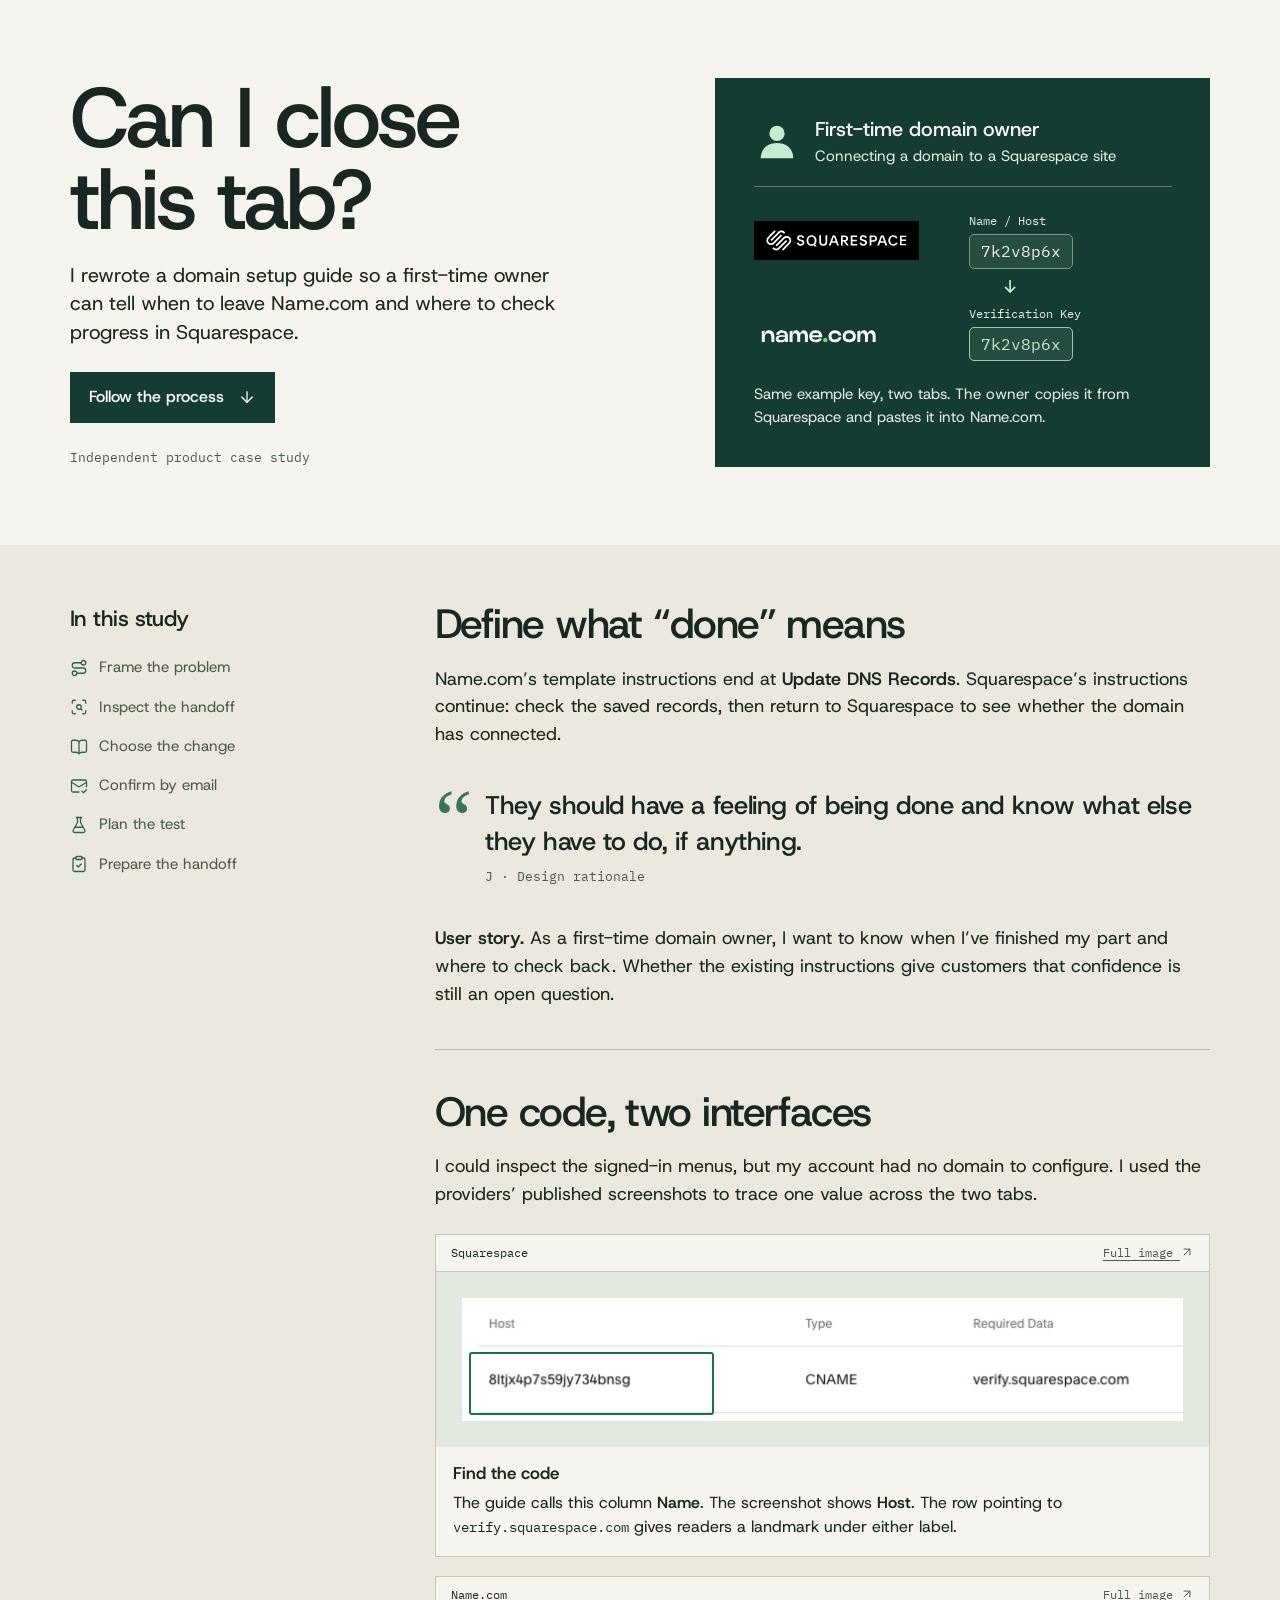
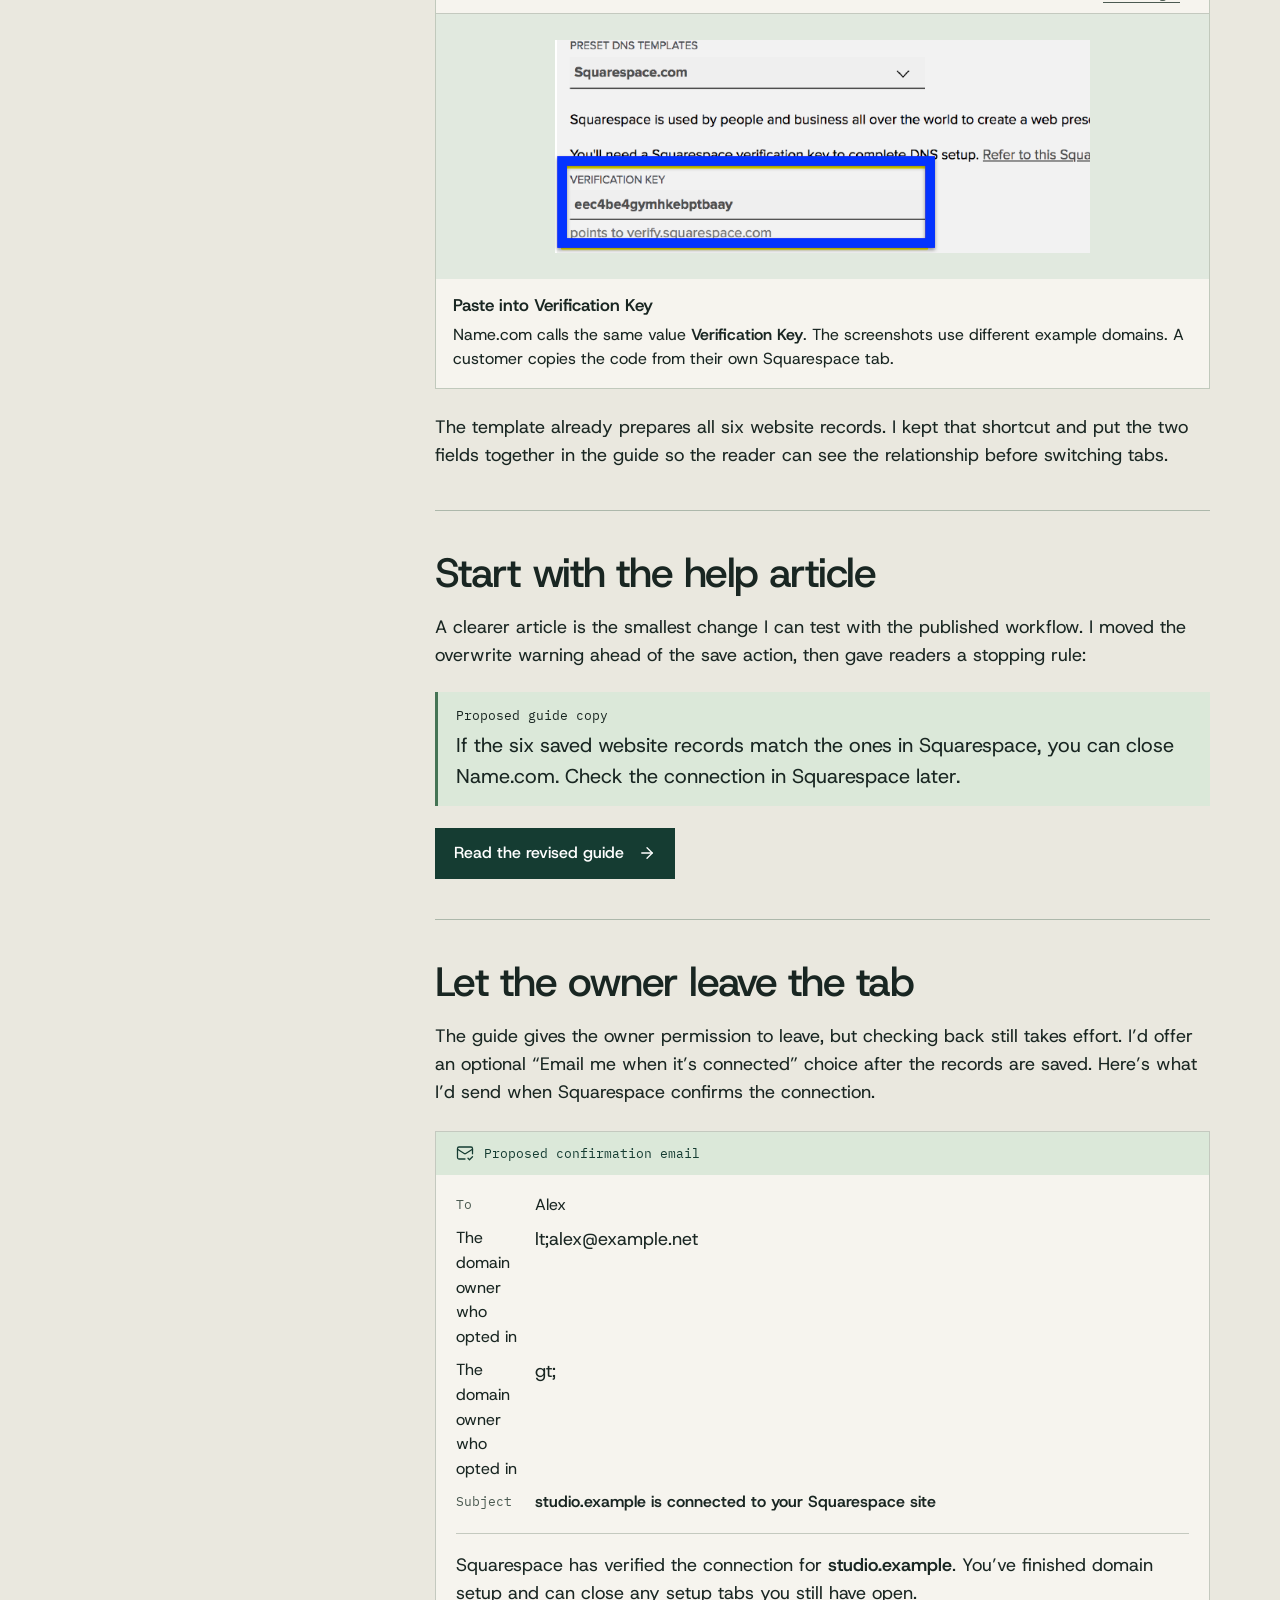
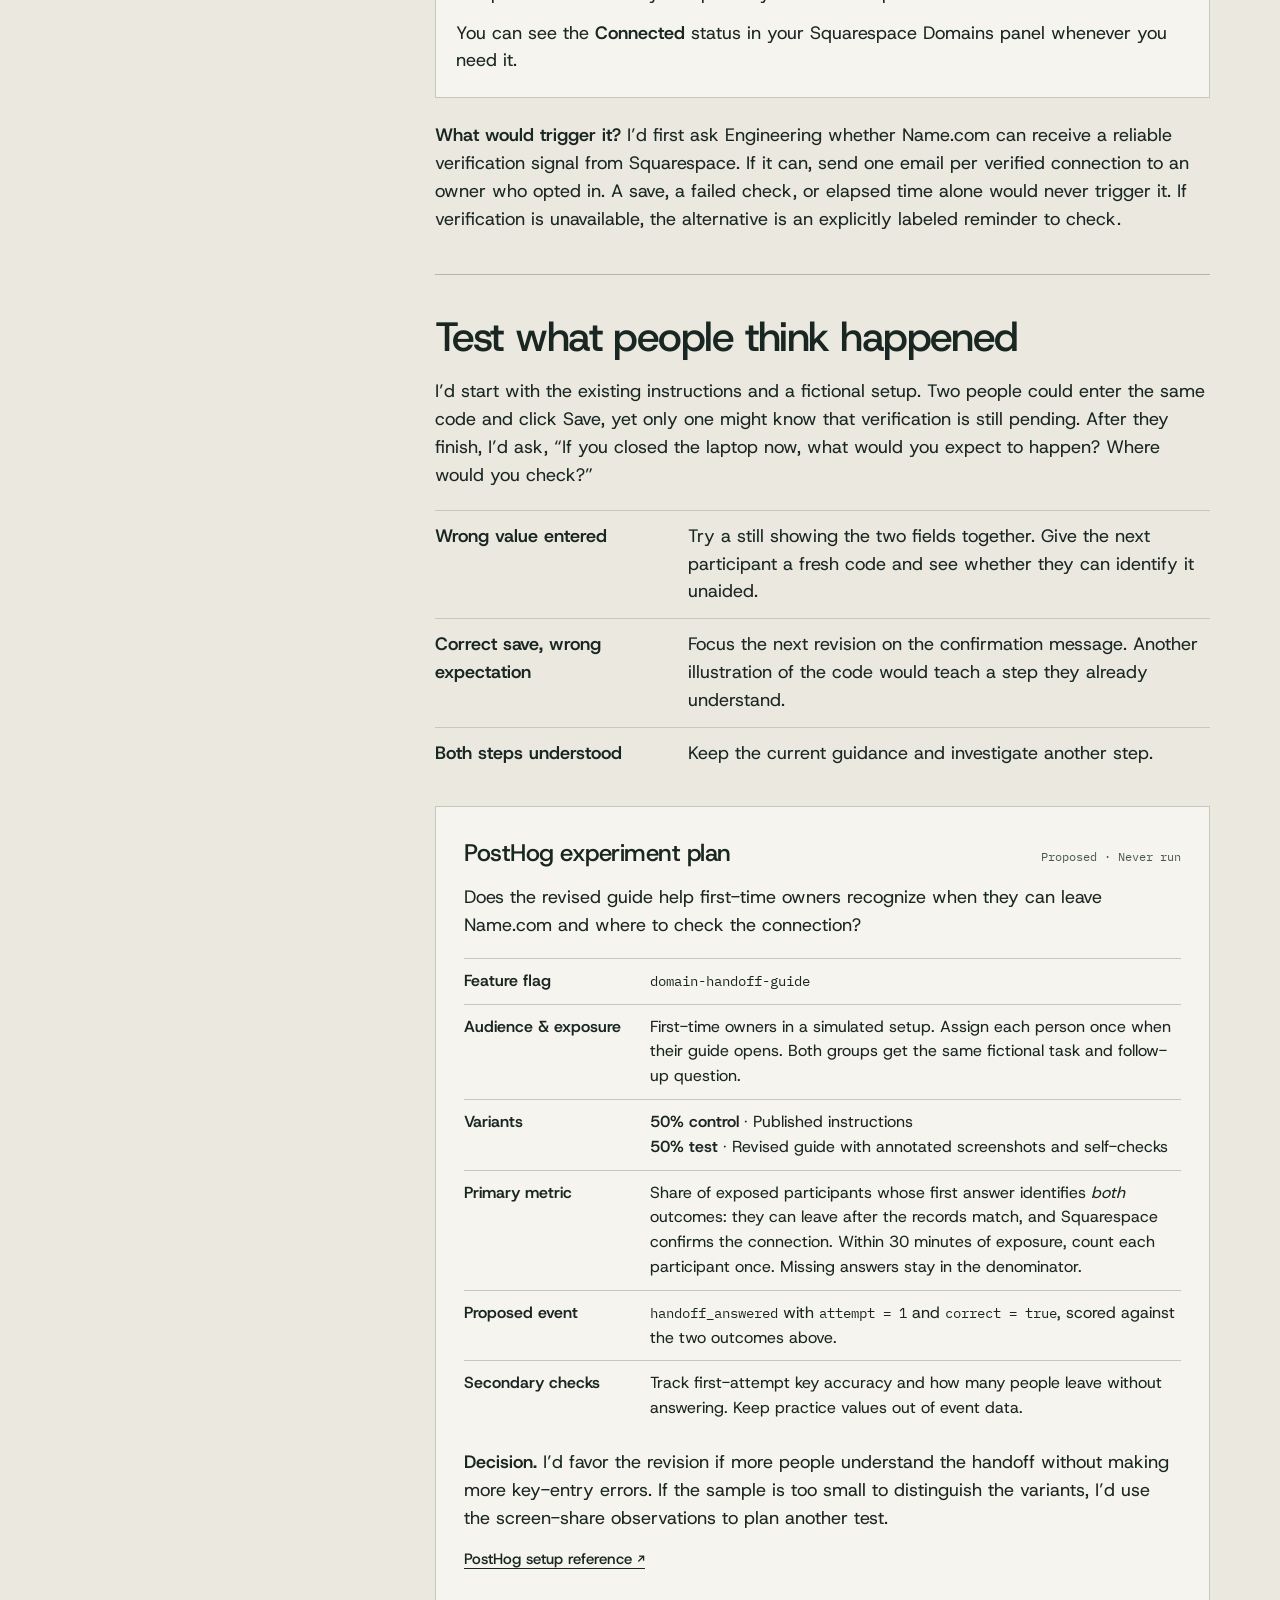
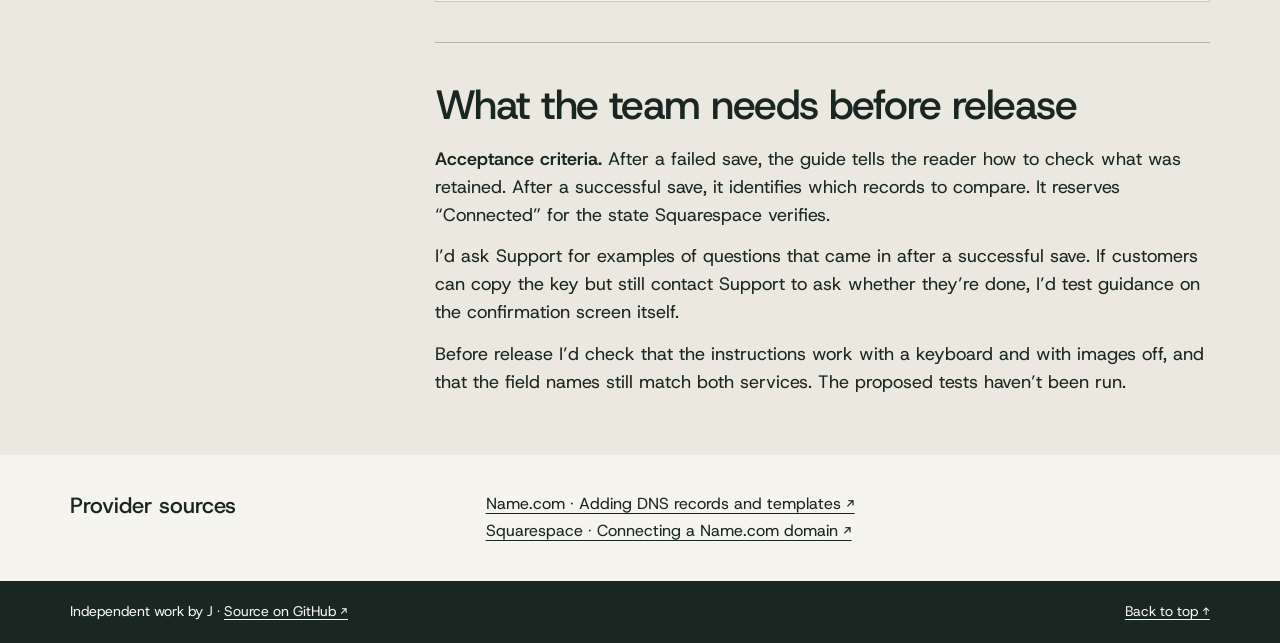
==== index.html @ d20af20f "Teach the domain handoff with an animated key, guided screenshots, and a proposed experiment" ====
<!doctype html>
<html lang="en">
<head>
  <meta charset="utf-8">
  <meta name="viewport" content="width=device-width, initial-scale=1">
  <meta name="theme-color" content="#153c32">
  <meta name="description" content="An independent product case study about helping first-time domain owners know when their part is done.">
  <title>Can I close this tab? · Independent product case study</title>
  <link rel="stylesheet" href="./assets/study.css">
</head>
<body>
  <a class="skip" href="#main">Skip to content</a>
  <main id="main">
    <section class="shell hero">
      <div class="lead">
        <h1>Can I close<br> this tab?</h1>
        <p class="deck">I rewrote a domain setup guide so a first-time owner can tell when to leave Name.com and where to check progress in Squarespace.</p>
        <div class="actions"><a class="action" href="#task">Follow the process <svg aria-hidden="true" focusable="false"
  class="lucide lucide-arrow-down"
  xmlns="http://www.w3.org/2000/svg"
  width="24"
  height="24"
  viewBox="0 0 24 24"
  fill="none"
  stroke="currentColor"
  stroke-width="2"
  stroke-linecap="round"
  stroke-linejoin="round"
>
  <path d="M12 5v14" />
  <path d="m19 12-7 7-7-7" />
</svg>
</a></div>
        <p class="byline">Independent product case study</p>
      </div>
      <figure class="handoff">
        <figcaption class="journey-person">
          <svg viewBox="0 0 48 48" width="48" height="48" aria-hidden="true" focusable="false" fill="currentColor">
            <circle cx="24" cy="15" r="8"/>
            <path d="M7 41c0-10 7.2-16 17-16s17 6 17 16z"/>
          </svg>
          <span><b>First-time domain owner</b><span>Connecting a domain to a Squarespace site</span></span>
        </figcaption>
        <div class="transfer" aria-label="Example verification key copied from Squarespace to Name.com">
          <div class="transfer-row">
            <img class="brand squarespace" src="./assets/squarespace-logo.svg" alt="Squarespace">
            <div class="example-field"><span>Name / Host</span><code class="transfer-code origin">7k2v8p6x</code></div>
          </div>
          <div class="transfer-route" aria-hidden="true"><span>↓</span></div>
          <div class="transfer-row">
            <img class="brand namecom" src="./assets/namecom-logo.svg" alt="Name.com">
            <div class="example-field"><span>Verification Key</span><code class="transfer-code destination">7k2v8p6x</code></div>
          </div>
        </div>
        <p class="transfer-legend">Same example key, two tabs. The owner copies it from Squarespace and pastes it into Name.com.</p>
      </figure>
    </section>
    <div class="study" id="study"><div class="shell narrative">
  <aside class="toc"><nav aria-label="Case study chapters"><h2>In this study</h2><a href="#task"><svg aria-hidden="true" focusable="false"
  class="lucide lucide-route"
  xmlns="http://www.w3.org/2000/svg"
  width="24"
  height="24"
  viewBox="0 0 24 24"
  fill="none"
  stroke="currentColor"
  stroke-width="2"
  stroke-linecap="round"
  stroke-linejoin="round"
>
  <circle cx="6" cy="19" r="3" />
  <path d="M9 19h8.5a3.5 3.5 0 0 0 0-7h-11a3.5 3.5 0 0 1 0-7H15" />
  <circle cx="18" cy="5" r="3" />
</svg>
<span>Frame the problem</span></a><a href="#evidence"><svg aria-hidden="true" focusable="false"
  class="lucide lucide-scan-search"
  xmlns="http://www.w3.org/2000/svg"
  width="24"
  height="24"
  viewBox="0 0 24 24"
  fill="none"
  stroke="currentColor"
  stroke-width="2"
  stroke-linecap="round"
  stroke-linejoin="round"
>
  <path d="M3 7V5a2 2 0 0 1 2-2h2" />
  <path d="M17 3h2a2 2 0 0 1 2 2v2" />
  <path d="M21 17v2a2 2 0 0 1-2 2h-2" />
  <path d="M7 21H5a2 2 0 0 1-2-2v-2" />
  <circle cx="12" cy="12" r="3" />
  <path d="m16 16-1.9-1.9" />
</svg>
<span>Inspect the handoff</span></a><a href="#proposal"><svg aria-hidden="true" focusable="false"
  class="lucide lucide-book-open"
  xmlns="http://www.w3.org/2000/svg"
  width="24"
  height="24"
  viewBox="0 0 24 24"
  fill="none"
  stroke="currentColor"
  stroke-width="2"
  stroke-linecap="round"
  stroke-linejoin="round"
>
  <path d="M12 5v16" />
  <path d="M20.001 19A2 2 0 0022 17V5a2 2 0 00-1.999-2L16 3.002A5 5 0 0012 5a5 5 0 00-4-2H4a2 2 0 00-2 2v12a2 2 0 001.999 2H8a5 5 0 014 2 5 5 0 014-2z" />
</svg>
<span>Choose the change</span></a><a href="#email"><svg aria-hidden="true" focusable="false"
  class="lucide lucide-mail-check"
  xmlns="http://www.w3.org/2000/svg"
  width="24"
  height="24"
  viewBox="0 0 24 24"
  fill="none"
  stroke="currentColor"
  stroke-width="2"
  stroke-linecap="round"
  stroke-linejoin="round"
>
  <path d="M22 13V6a2 2 0 0 0-2-2H4a2 2 0 0 0-2 2v12c0 1.1.9 2 2 2h8" />
  <path d="m22 7-8.97 5.7a1.94 1.94 0 0 1-2.06 0L2 7" />
  <path d="m16 19 2 2 4-4" />
</svg>
<span>Confirm by email</span></a><a href="#research"><svg aria-hidden="true" focusable="false"
  class="lucide lucide-flask-conical"
  xmlns="http://www.w3.org/2000/svg"
  width="24"
  height="24"
  viewBox="0 0 24 24"
  fill="none"
  stroke="currentColor"
  stroke-width="2"
  stroke-linecap="round"
  stroke-linejoin="round"
>
  <path d="M14 2v6a2 2 0 0 0 .245.96l5.51 10.08A2 2 0 0 1 18 22H6a2 2 0 0 1-1.755-2.96l5.51-10.08A2 2 0 0 0 10 8V2" />
  <path d="M6.453 15h11.094" />
  <path d="M8.5 2h7" />
</svg>
<span>Plan the test</span></a><a href="#handoff"><svg aria-hidden="true" focusable="false"
  class="lucide lucide-clipboard-check"
  xmlns="http://www.w3.org/2000/svg"
  width="24"
  height="24"
  viewBox="0 0 24 24"
  fill="none"
  stroke="currentColor"
  stroke-width="2"
  stroke-linecap="round"
  stroke-linejoin="round"
>
  <rect width="8" height="4" x="8" y="2" rx="1" ry="1" />
  <path d="M16 4h2a2 2 0 0 1 2 2v14a2 2 0 0 1-2 2H6a2 2 0 0 1-2-2V6a2 2 0 0 1 2-2h2" />
  <path d="m9 14 2 2 4-4" />
</svg>
<span>Prepare the handoff</span></a></nav></aside>
  <div class="story">
  <section class="chapter" id="task">
    <h2>Define what “done” means</h2>
    <p>Name.com’s template instructions end at <b>Update DNS Records</b>. Squarespace’s instructions continue: check the saved records, then return to Squarespace to see whether the domain has connected.</p>
    <figure class="author-note">
      <span class="quote-mark" aria-hidden="true">“</span>
      <blockquote>They should have a feeling of being done and know what else they have to do, if anything.</blockquote>
      <figcaption>J · Design rationale</figcaption>
    </figure>
    <p><b>User story.</b> As a first-time domain owner, I want to know when I’ve finished my part and where to check back. Whether the existing instructions give customers that confidence is still an open question.</p>
  </section>
  <section class="chapter" id="evidence">
    <h2>One code, two interfaces</h2>
    <p>I could inspect the signed-in menus, but my account had no domain to configure. I used the providers’ published screenshots to trace one value across the two tabs.</p>
    <div class="pair"><figure class="evidence source">
      <div class="plate-head"><span>Squarespace</span><a href="https://support.squarespace.com/hc/article_attachments/29511641419021" aria-label="Open the full published Squarespace screenshot">Full image <svg aria-hidden="true" focusable="false"
  class="lucide lucide-arrow-up-right"
  xmlns="http://www.w3.org/2000/svg"
  width="24"
  height="24"
  viewBox="0 0 24 24"
  fill="none"
  stroke="currentColor"
  stroke-width="2"
  stroke-linecap="round"
  stroke-linejoin="round"
>
  <path d="M7 7h10v10" />
  <path d="M7 17 17 7" />
</svg>
</a></div>
      <div class="plate"><div class="crop"><img src="./assets/source-detail.webp" width="727" height="124" alt="Squarespace’s published DNS table. Its first row pairs a unique Host value with verify.squarespace.com."><span class="mark" aria-hidden="true"></span></div></div>
      <figcaption><strong>Find the code</strong><p>The guide calls this column <b>Name</b>. The screenshot shows <b>Host</b>. The row pointing to <code>verify.squarespace.com</code> gives readers a landmark under either label.</p></figcaption>
    </figure><figure class="evidence field">
      <div class="plate-head"><span>Name.com</span><a href="https://support.squarespace.com/hc/article_attachments/44214864635917" aria-label="Open the full published Name.com screenshot">Full image <svg aria-hidden="true" focusable="false"
  class="lucide lucide-arrow-up-right"
  xmlns="http://www.w3.org/2000/svg"
  width="24"
  height="24"
  viewBox="0 0 24 24"
  fill="none"
  stroke="currentColor"
  stroke-width="2"
  stroke-linecap="round"
  stroke-linejoin="round"
>
  <path d="M7 7h10v10" />
  <path d="M7 17 17 7" />
</svg>
</a></div>
      <div class="plate"><div class="crop"><img src="./assets/field-detail.webp" width="535" height="213" alt="Name.com’s Squarespace preset with the Verification Key field outlined in blue."><span class="mark" aria-hidden="true"></span></div></div>
      <figcaption><strong>Paste into Verification Key</strong><p>Name.com calls the same value <b>Verification Key</b>. The screenshots use different example domains. A customer copies the code from their own Squarespace tab.</p></figcaption>
    </figure></div>
    <p>The template already prepares all six website records. I kept that shortcut and put the two fields together in the guide so the reader can see the relationship before switching tabs.</p>
  </section>
  <section class="chapter" id="proposal">
    <h2>Start with the help article</h2>
    <p>A clearer article is the smallest change I can test with the published workflow. I moved the overwrite warning ahead of the save action, then gave readers a stopping rule:</p>
    <p class="guide-excerpt"><b>Proposed guide copy</b>If the six saved website records match the ones in Squarespace, you can close Name.com. Check the connection in Squarespace later.</p>
    <a class="action" href="./guide.html">Read the revised guide <svg aria-hidden="true" focusable="false"
  class="lucide lucide-arrow-right"
  xmlns="http://www.w3.org/2000/svg"
  width="24"
  height="24"
  viewBox="0 0 24 24"
  fill="none"
  stroke="currentColor"
  stroke-width="2"
  stroke-linecap="round"
  stroke-linejoin="round"
>
  <path d="M5 12h14" />
  <path d="m12 5 7 7-7 7" />
</svg>
</a>
  </section>
  <section class="chapter" id="email">
    <h2>Let the owner leave the tab</h2>
    <p>The guide gives the owner permission to leave, but checking back still takes effort. I’d offer an optional “Email me when it’s connected” choice after the records are saved. Here’s what I’d send when Squarespace confirms the connection.</p>
    <figure class="email-sample">
      <figcaption><svg aria-hidden="true" focusable="false"
  class="lucide lucide-mail-check"
  xmlns="http://www.w3.org/2000/svg"
  width="24"
  height="24"
  viewBox="0 0 24 24"
  fill="none"
  stroke="currentColor"
  stroke-width="2"
  stroke-linecap="round"
  stroke-linejoin="round"
>
  <path d="M22 13V6a2 2 0 0 0-2-2H4a2 2 0 0 0-2 2v12c0 1.1.9 2 2 2h8" />
  <path d="m22 7-8.97 5.7a1.94 1.94 0 0 1-2.06 0L2 7" />
  <path d="m16 19 2 2 4-4" />
</svg>
<span>Proposed confirmation email</span></figcaption>
      <dl class="email-meta"><dt>To</dt><dd>Alex <dd>The domain owner who opted in</dd>lt;alex@example.net<dd>The domain owner who opted in</dd>gt;</dd><dt>Subject</dt><dd><strong>studio.example is connected to your Squarespace site</strong></dd></dl>
      <div class="email-body">
        <p>Squarespace has verified the connection for <b>studio.example</b>. You’ve finished domain setup and can close any setup tabs you still have open.</p>
        <p>You can see the <b>Connected</b> status in your Squarespace Domains panel whenever you need it.</p>
      </div>
    </figure>
    <p><strong>What would trigger it?</strong> I’d first ask Engineering whether Name.com can receive a reliable verification signal from Squarespace. If it can, send one email per verified connection to an owner who opted in. A save, a failed check, or elapsed time alone would never trigger it. If verification is unavailable, the alternative is an explicitly labeled reminder to check.</p>
  </section>
  <section class="chapter" id="research">
    <h2>Test what people think happened</h2>
    <p>I’d start with the existing instructions and a fictional setup. Two people could enter the same code and click Save, yet only one might know that verification is still pending. After they finish, I’d ask, “If you closed the laptop now, what would you expect to happen? Where would you check?”</p>
    <dl class="decision-list">
      <dt>Wrong value entered</dt><dd>Try a still showing the two fields together. Give the next participant a fresh code and see whether they can identify it unaided.</dd>
      <dt>Correct save, wrong expectation</dt><dd>Focus the next revision on the confirmation message. Another illustration of the code would teach a step they already understand.</dd>
      <dt>Both steps understood</dt><dd>Keep the current guidance and investigate another step.</dd>
    </dl>
    <div class="experiment" id="experiment" aria-labelledby="experiment-title">
      <div class="experiment-head"><h3 id="experiment-title">PostHog experiment plan</h3><span>Proposed · Never run</span></div>
      <p>Does the revised guide help first-time owners recognize when they can leave Name.com and where to check the connection?</p>
      <dl class="settings">
        <dt>Feature flag</dt><dd><code>domain-handoff-guide</code></dd>
        <dt>Audience &amp; exposure</dt><dd>First-time owners in a simulated setup. Assign each person once when their guide opens. Both groups get the same fictional task and follow-up question.</dd>
        <dt>Variants</dt><dd><b>50% control</b> · Published instructions<br><b>50% test</b> · Revised guide with annotated screenshots and self-checks</dd>
        <dt>Primary metric</dt><dd>Share of exposed participants whose first answer identifies <em>both</em> outcomes: they can leave after the records match, and Squarespace confirms the connection. Within 30 minutes of exposure, count each participant once. Missing answers stay in the denominator.</dd>
        <dt>Proposed event</dt><dd><code>handoff_answered</code> with <code>attempt = 1</code> and <code>correct = true</code>, scored against the two outcomes above.</dd>
        <dt>Secondary checks</dt><dd>Track first-attempt key accuracy and how many people leave without answering. Keep practice values out of event data.</dd>
      </dl>
      <p class="test-decision"><b>Decision.</b> I’d favor the revision if more people understand the handoff without making more key-entry errors. If the sample is too small to distinguish the variants, I’d use the screen-share observations to plan another test.</p>
      <a class="textlink" href="https://posthog.com/docs/experiments/creating-an-experiment">PostHog setup reference ↗</a>
    </div>
  </section>
  <section class="chapter" id="handoff">
    <h2>What the team needs before release</h2>
    <p><b>Acceptance criteria.</b> After a failed save, the guide tells the reader how to check what was retained. After a successful save, it identifies which records to compare. It reserves “Connected” for the state Squarespace verifies.</p>
    <p>I’d ask Support for examples of questions that came in after a successful save. If customers can copy the key but still contact Support to ask whether they’re done, I’d test guidance on the confirmation screen itself.</p>
    <p>Before release I’d check that the instructions work with a keyboard and with images off, and that the field names still match both services. The proposed tests haven’t been run.</p>
  </section>
  </div></div></div>
    <section class="shell sources" id="sources"><h2>Provider sources</h2><div>
    <a href="https://www.name.com/support/articles/206127137-adding-dns-records-and-templates">Name.com · Adding DNS records and templates ↗</a>
    <a href="https://support.squarespace.com/hc/en-us/articles/205812418-Connecting-a-Name-com-domain-to-your-Squarespace-site">Squarespace · Connecting a Name.com domain ↗</a></div></section>
</main>
  <footer class="foot"><div class="shell"><span>Independent work by J · <a href="https://github.com/whatifqu3stion/can-i-close-this-tab">Source on GitHub ↗</a></span><a href="#main">Back to top ↑</a></div></footer>
<script src="./assets/study.js"></script>
</body>
</html>
---- assets/study.css ----
@font-face{font-family:"Host Grotesk";font-weight:400;font-display:swap;src:url(./font-0.ttf) format("truetype")}
@font-face{font-family:"Host Grotesk";font-weight:500;font-display:swap;src:url(./font-1.ttf) format("truetype")}
@font-face{font-family:"Host Grotesk";font-weight:600;font-display:swap;src:url(./font-2.ttf) format("truetype")}
@font-face{font-family:"IBM Plex Mono";font-weight:400;font-display:swap;src:url(./font-3.ttf) format("truetype")}

:root {
  --paper: #f6f4ee;
  --ink: #192622;
  --forest: #153c32;
  --mint: #c5eccf;
  --muted: #4b5a51;
  --line: #c4c9bf;
  --ground: #eae8df;
  --mono: "IBM Plex Mono", monospace;
  --sans: "Host Grotesk", Arial, sans-serif;
}
* { box-sizing: border-box; }
html { scroll-behavior: smooth; }
body { margin: 0; background: var(--paper); color: var(--ink); font: 18px/1.55 var(--sans); }
h1, h2, p, figure, ol { margin: 0; }
h1, h2 { font-weight: 500; text-wrap: balance; }
a { color: inherit; text-underline-offset: .24em; }
a:hover { text-decoration-thickness: 2px; }
:focus-visible { outline: 3px solid #a15400; outline-offset: 4px; }
::selection { color: var(--ink); background: var(--mint); }
.shell { width: min(1140px, calc(100% - 80px)); margin-inline: auto; }
.skip { position: fixed; z-index: 2; top: -90px; padding: 10px; background: white; }
.skip:focus { top: 8px; }







.hero { display: grid; grid-template-columns: 1.15fr 1fr; align-items: center; gap: clamp(36px,6vw,96px); padding-block: clamp(48px,6vw,86px); }
.lead h1 { font-size: clamp(68px,6.6vw,96px); line-height: .97; letter-spacing: -.04em; }
.deck { max-width: 38ch; margin-top: 20px; font-size: clamp(19px,1.55vw,22px); line-height: 1.45; }
.actions { display: flex; align-items: center; gap: 18px; flex-wrap: wrap; margin-block: 25px; }
.action { display: inline-flex; gap: 14px; align-items: center; padding: 13px 19px; color: white; background: var(--forest); font-size: 16px; font-weight: 500; text-decoration: none; }
.action:hover { background: #245644; }
.quiet, .textlink { font-size: 15px; font-weight: 500; }
.byline, .handoff figcaption, .guide-layout aside span { font: 13px/1.55 var(--mono); }
.byline { color: var(--muted); }
.handoff { color: #f5f9ed; padding: clamp(28px,3vw,48px); background-color: var(--forest);  }
.handoff figcaption { margin-bottom: 26px; color: #dfefdb; }
.journey-person { display: flex; align-items: center; gap: 15px; padding-bottom: 18px; border-bottom: 1px solid #618174; }
.journey-person > svg { flex: 0 0 46px; color: var(--mint); }
.journey-person b { display:block; font: 500 20px/1.3 var(--sans); color:var(--paper); }
.journey-person span span { display:block; margin-top:4px; font:15px/1.45 var(--sans); }
/* The diagram stays readable if animation is disabled. */
.transfer { position:relative; }
.transfer-row, .transfer-route { display:grid; grid-template-columns: minmax(0, 1fr) minmax(0, 1fr); align-items:center; column-gap: 12px; }
.transfer-row .brand { display:block; width:100%; height:auto; justify-self:start; }
.transfer-row .squarespace { max-width:165px; }
.transfer-row .namecom { max-width:129px; padding:7px; }
.example-field { display:grid; justify-items:start; gap:4px; }
.example-field > span { font:12px/1.4 var(--mono); color:#e5efe7; }
.transfer-code { display:inline-block; padding:6px 11px; background:#254d40; border:1px solid #789888; border-radius:5px; color:var(--paper); font: 16px/1.3 var(--mono); }
.destination { color:var(--mint); border-color:#a3c7b1; }
.transfer-route > span { grid-column:2; justify-self:start; margin-left:34px; color:var(--mint); font-size:24px; }
.transfer-legend { margin-top:22px; color:#e2ebe4; font-size:15px; line-height:1.5; }
.transfer-ghost { position:absolute; z-index:1; pointer-events:none; }
.study { background: var(--ground); padding-block: clamp(38px,4.5vw,68px); }
svg.lucide { width: 18px; height: 18px; vertical-align: -.18em; flex-shrink: 0; stroke-width: 1.7; }
.narrative { display: grid; grid-template-columns: 240px minmax(0, 775px); gap: clamp(36px, 7vw, 110px); justify-content: space-between; }
.toc nav { position: sticky; top: 28px; }
.toc h2 { font-size: 22px; letter-spacing: -.025em; margin: 0 0 12px; }
.toc a { display: flex; align-items: center; gap: 11px; padding: 8px 0; color: var(--muted); font-size: 15px; text-decoration: none; }
.toc svg { color: #316348; }
.toc a:hover, .toc a[aria-current="location"] { color: var(--ink); text-decoration: underline; }
.story, .article { min-width: 0; }
.chapter { padding-block: 40px; border-top: 1px solid #adb8ab; scroll-margin-top: 20px; }
.chapter:first-child { padding-top: 0; border-top: none; }
.chapter:last-child { padding-bottom: 0; }
.chapter h2 { font-size: clamp(31px,3.2vw,46px); line-height: 1.08; letter-spacing: -.038em; margin: 0 0 19px; }
.chapter > p { max-width: 65ch; margin: 0 0 14px; }
.chapter > :last-child { margin-bottom: 0; }
.pair, .guide-pair { margin: 25px 0; }
.evidence { background: var(--paper); border: 1px solid #c1c9bc; margin: 19px 0; }
.plate-head { display:flex; align-items:center; justify-content:space-between; gap:12px; padding:9px 15px; font:12px/1.5 var(--mono); border-bottom:1px solid var(--line); }
.plate-head a { color: var(--muted); }
.plate-head svg { width:14px; height:14px; }
.plate { background: #e1e9df; padding: clamp(12px,2.2vw,26px); }
.crop { position: relative; width: 100%; overflow:hidden; margin-inline:auto; background:white; }
.crop img { display:block; width:100%; height:auto; }
.field .crop { max-width: 535px; }
.refresh .crop { max-width: 385px; }
.evidence .mark { position:absolute; pointer-events:none; border:2px solid #197442; border-radius:3px; }
.source .mark { left:1%; width:34%; top:44%; height:51%; }
.field .mark { display:none; }
.save .mark { left:0; width:92%; top:46%; height:27%; }
.refresh .mark { right:2%; width:45%; top:11%; height:49%; }
.evidence figcaption { padding:13px 17px 17px; }
.evidence figcaption strong { font-size:17px; font-weight:600; }
.evidence figcaption p, .article .evidence figcaption p { margin:3px 0 0; font-size:16px; line-height:1.5; }
.email-sample { background:var(--paper); border:1px solid var(--line); margin:24px 0; }
.email-sample figcaption { display:flex; align-items:center; gap:10px; padding:12px 20px; background:#dbe8d9; color:var(--forest); font:13px/1.5 var(--mono); }
.email-meta { display:grid; grid-template-columns:64px minmax(0,1fr); gap:8px 15px; margin:0 20px; padding:18px 0; border-bottom:1px solid var(--line); }
.email-meta dt { color:var(--muted); font:13px/1.8 var(--mono); }
.email-meta dd { margin:0; font-size:16px; }
.email-body { max-width:66ch; padding:18px 20px 22px; }
.email-body p + p { margin-top:12px; }
.decision-list { margin:20px 0; display:grid; grid-template-columns:minmax(135px, .8fr) 1.65fr; }
.decision-list dt, .decision-list dd { border-top:1px solid var(--line); padding:12px 0; }
.decision-list dt { padding-right:16px; font-weight:600; }
.decision-list dd { margin:0; }
code { font: .87em var(--mono); overflow-wrap: anywhere; }
.sources { display:grid; grid-template-columns:1fr 1.85fr; gap:24px; }
.sources { padding-block: 34px; }
.sources h2 { font-size: 22px; }
.sources a { display: block; width: fit-content; font-size: 16px; margin-block: 3px; }
.foot { color: var(--paper); background: var(--ink); }
.foot .shell { display: flex; align-items: center; flex-wrap:wrap; justify-content: space-between; gap: 20px; padding-block: 20px; font-size: 14px; }
.guide-layout { display: grid; grid-template-columns: 240px minmax(0, 685px); gap: clamp(28px,6vw,90px); padding-block: 54px 76px; }
.guide-layout aside nav { position: sticky; top: 24px; display: grid; gap: 11px; }
.guide-layout aside span { color: var(--muted); margin-bottom: 5px; }
.guide-layout aside a { font-size: 15px; }
.backlink { display: inline-block; font-size: 15px; margin-bottom: 20px; }
.article h1 { font-size: clamp(42px,4.2vw,62px); letter-spacing: -.04em; line-height: 1.08; }
.article h2 { font-size: clamp(25px,2.3vw,32px); letter-spacing: -.025em; line-height: 1.22; margin: 34px 0 10px; scroll-margin-top: 24px; }
.article p { margin: 12px 0; }
.article table { border-collapse: collapse; width: 100%; }
.article th, .article td { text-align: left; padding: 9px; border-bottom: 1px solid var(--line); vertical-align: top; }
.article .stop, .article .review { padding: 14px 18px; border-left: 3px solid #638574; background: #e4ece1; }
.article a { overflow-wrap:anywhere; }
@media (max-width: 780px) {
  .shell { width: calc(100% - 40px); }


  .hero { grid-template-columns: 1fr; gap: 26px; padding-block: 35px; }
  .lead h1 { font-size: clamp(55px,10vw,74px); }
  .lead h1 br { display: none; }
  .handoff { padding: 21px; }
  .handoff figcaption { margin-bottom: 13px; }
  .narrative, .sources, .guide-layout { grid-template-columns: 1fr; gap: 20px; }
  .toc { border-bottom:1px solid var(--line); padding-bottom:20px; }
  .toc nav { display:flex; flex-wrap:wrap; position: static; gap:4px 16px; }
  .toc h2 { flex-basis:100%; margin:0; }
  .toc a { font-size:14px; gap:6px; padding:4px 0; }
  .chapter { padding-block:28px; }
  .guide-layout { padding-top: 28px; }
  .guide-layout aside { display: none; }

}
@media (max-width: 420px) {




  .actions { gap: 12px; }
  .decision-list { display:block; }
  .decision-list dt { padding-bottom:2px; }
  .decision-list dd { border:0; padding-top:0; }
  .article table { font-size: 15px; }
}
@media (prefers-reduced-motion: reduce) { html { scroll-behavior: auto; } }

/* Help article: pair each action with its reference, then give a stopping rule. */
.lesson-intro { max-width: 58ch; font-size: clamp(18px, 1.5vw, 21px); }
.lesson .prereq { margin-top: 28px; padding: 16px 20px; background: var(--ground); }
.lesson .prereq h2, .lesson .guide-sources h2 { margin: 0 0 6px; font-size: 20px; }
.lesson .prereq p, .lesson .guide-sources p { margin: 0; }
.lesson-step, .lesson .prereq, .guide-sources { scroll-margin-top: 22px; }
.lesson h3 { margin: 22px 0 5px; font-size: 20px; font-weight: 600; line-height: 1.35; }
.lesson .guide-shot { margin: 16px 0 20px; border: 0; }
.guide-shot a.plate, .guide-shot .crop { display: block; }
.guide-shot .plate { padding: clamp(12px, 2vw, 22px); }
.guide-shot figcaption { padding: 7px 0 0; font-size: 15px; line-height: 1.5; color: var(--muted); }
.guide-shot figcaption a { display: inline-block; color: var(--forest); }
.self-check { margin: 19px 0; padding: 14px 18px; border-left: 3px solid #467455; background: #e4ece1; }
.lesson .self-check h3 { margin: 0; font-size: 18px; }
.lesson .self-check p { margin: 5px 0 0; }
.guide-sources { border-top: 1px solid var(--line); margin: 32px 0 19px; padding-top: 17px; }
@media (max-width: 480px) {
  /* Keep the source value readable; the full table opens from the image. */
  .lesson .source .crop img { width: 190%; }
  .lesson .source .mark { left: 1.9%; width: 64.6%; }
}

.author-note { position: relative; margin: 25px 0; padding: 14px 16px 14px 50px; }
.quote-mark { position: absolute; left: 0; top: 4px; color: #397255; font: 84px/1 Georgia, serif; }
.author-note blockquote { margin: 0; max-width: 43ch; font: 500 clamp(22px, 2vw, 28px)/1.38 var(--sans); letter-spacing: -.015em; }
.author-note figcaption { margin-top: 8px; color: var(--muted); font: 13px/1.5 var(--mono); }
.chapter .guide-excerpt { max-width: none; margin: 22px 0; padding: 14px 18px; background: #dbe8d9; border-left: 3px solid #467455; font-size: 20px; }
.guide-excerpt b { display: block; margin-bottom: 5px; font: 13px/1.5 var(--mono); }
.experiment { margin-top: 26px; padding: clamp(16px, 2.5vw, 28px); background: var(--paper); border: 1px solid var(--line); scroll-margin-top: 20px; }
.experiment-head { display: flex; align-items: baseline; justify-content: space-between; gap: 6px 16px; flex-wrap: wrap; }
.experiment-head h3 { margin: 0; font-size: 24px; font-weight: 500; letter-spacing: -.02em; }
.experiment-head span { color: var(--muted); font: 12px/1.6 var(--mono); }
.experiment p { margin: 12px 0; }
.settings { display: grid; grid-template-columns: minmax(130px,.7fr) 2fr; margin: 18px 0; }
.settings dt, .settings dd { margin: 0; padding: 10px 0; border-top: 1px solid var(--line); font-size: 16px; }
.settings dt { padding-right: 14px; font-weight: 600; }
@media (max-width: 540px) {
  .settings { display: block; }
  .settings dt { padding-bottom: 2px; }
  .settings dd { padding-top: 0; border-top: 0; }
}
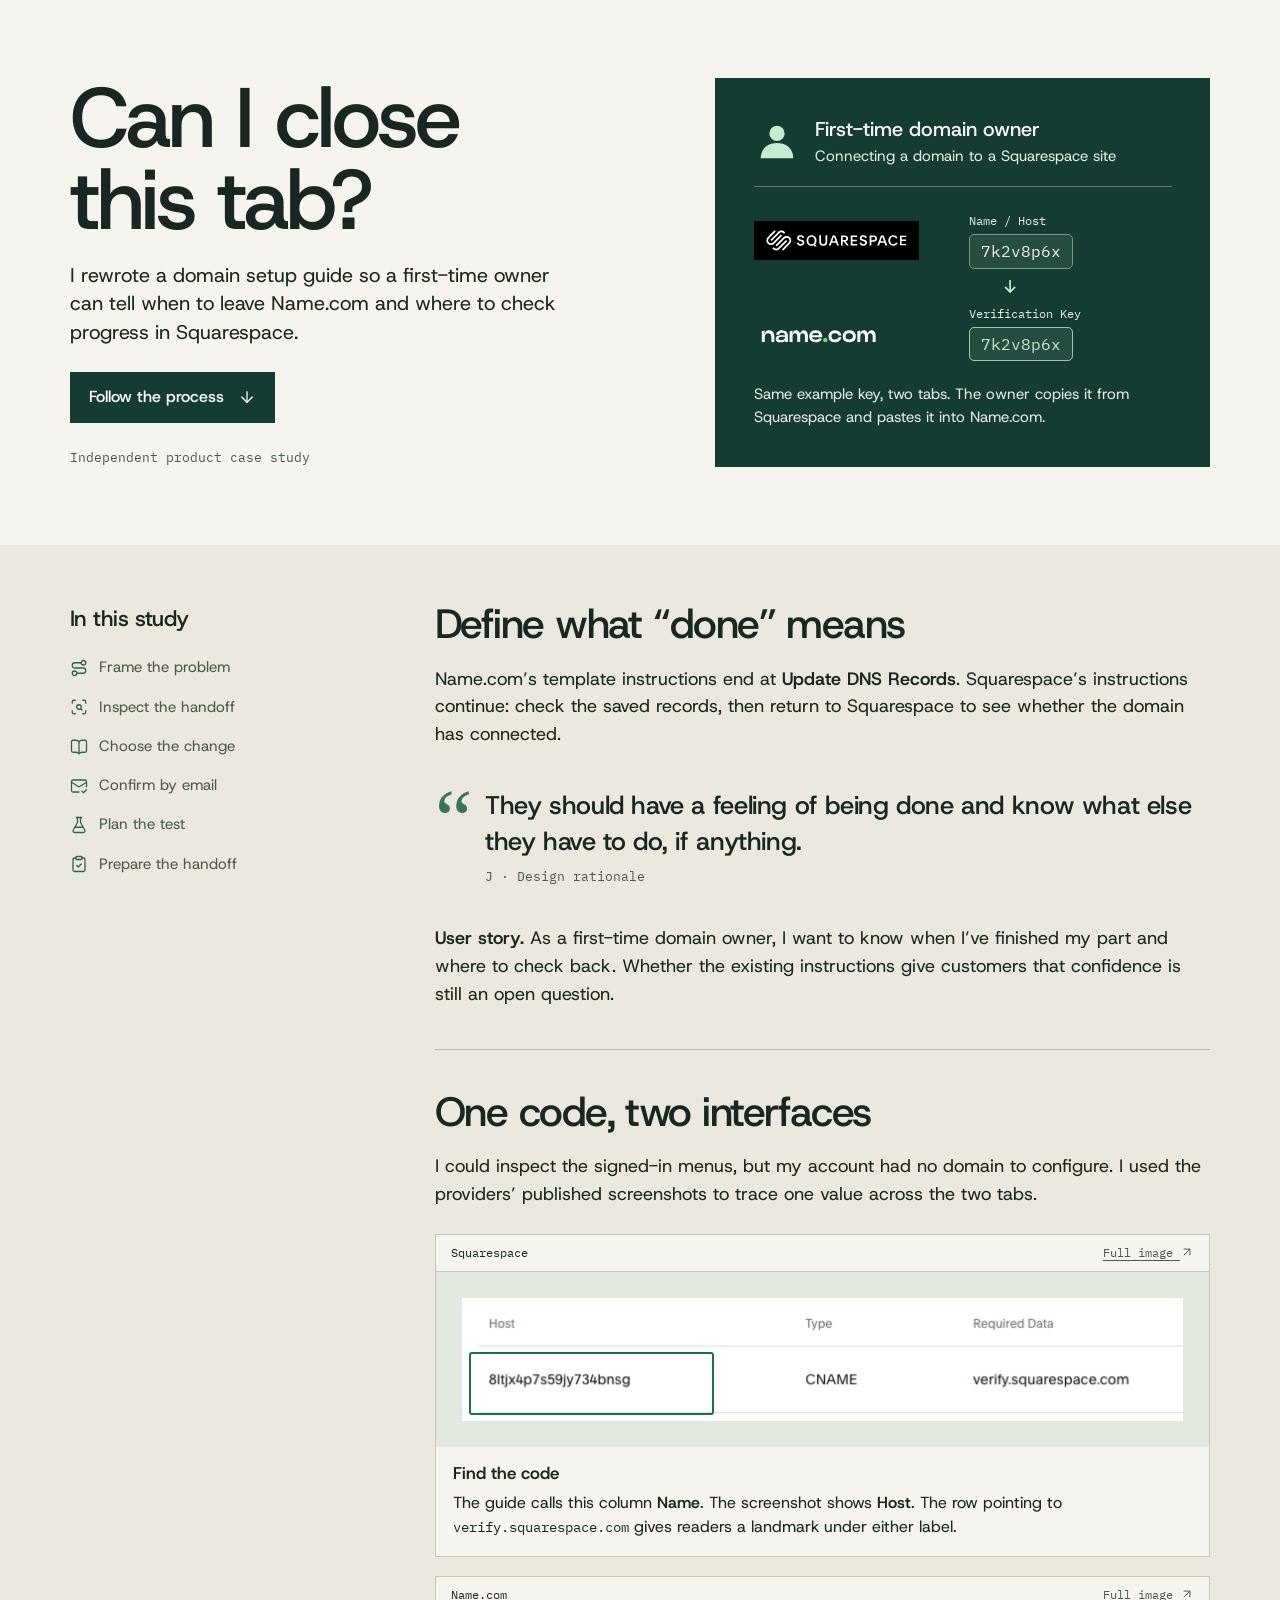
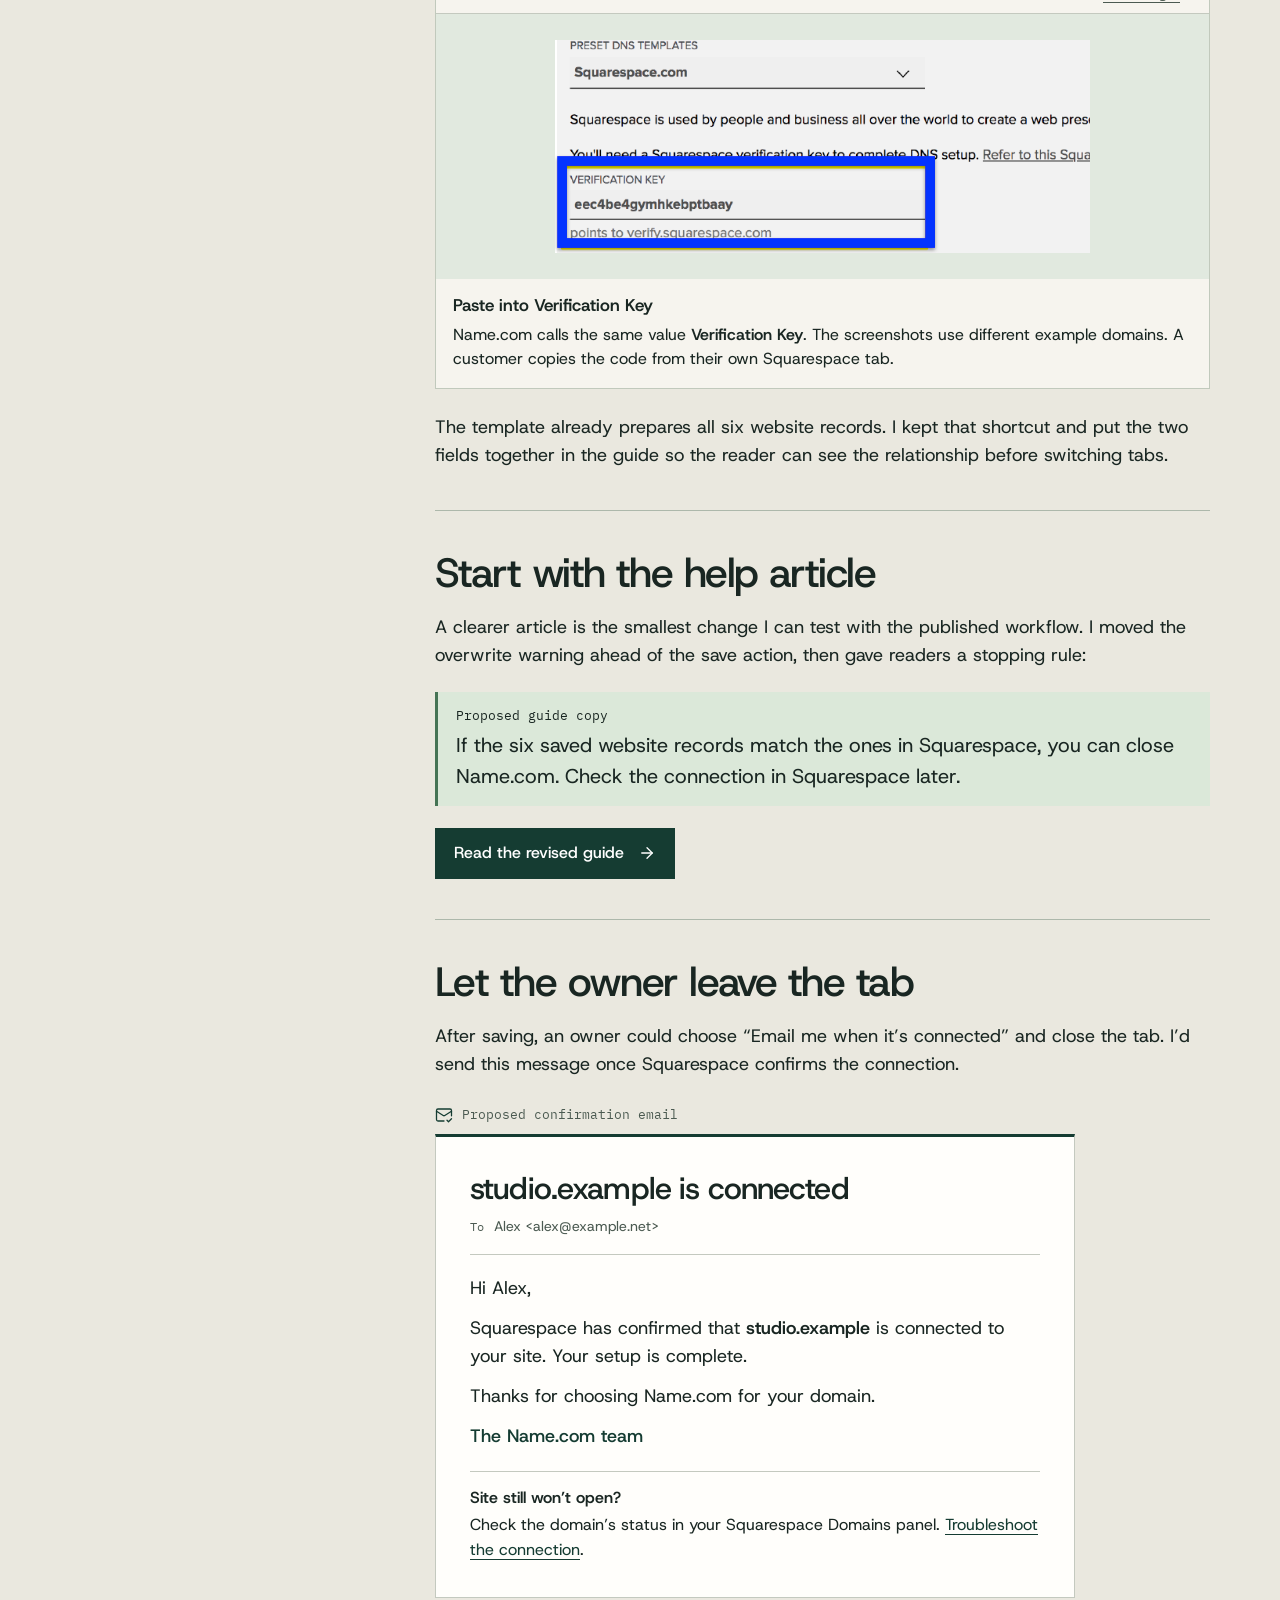
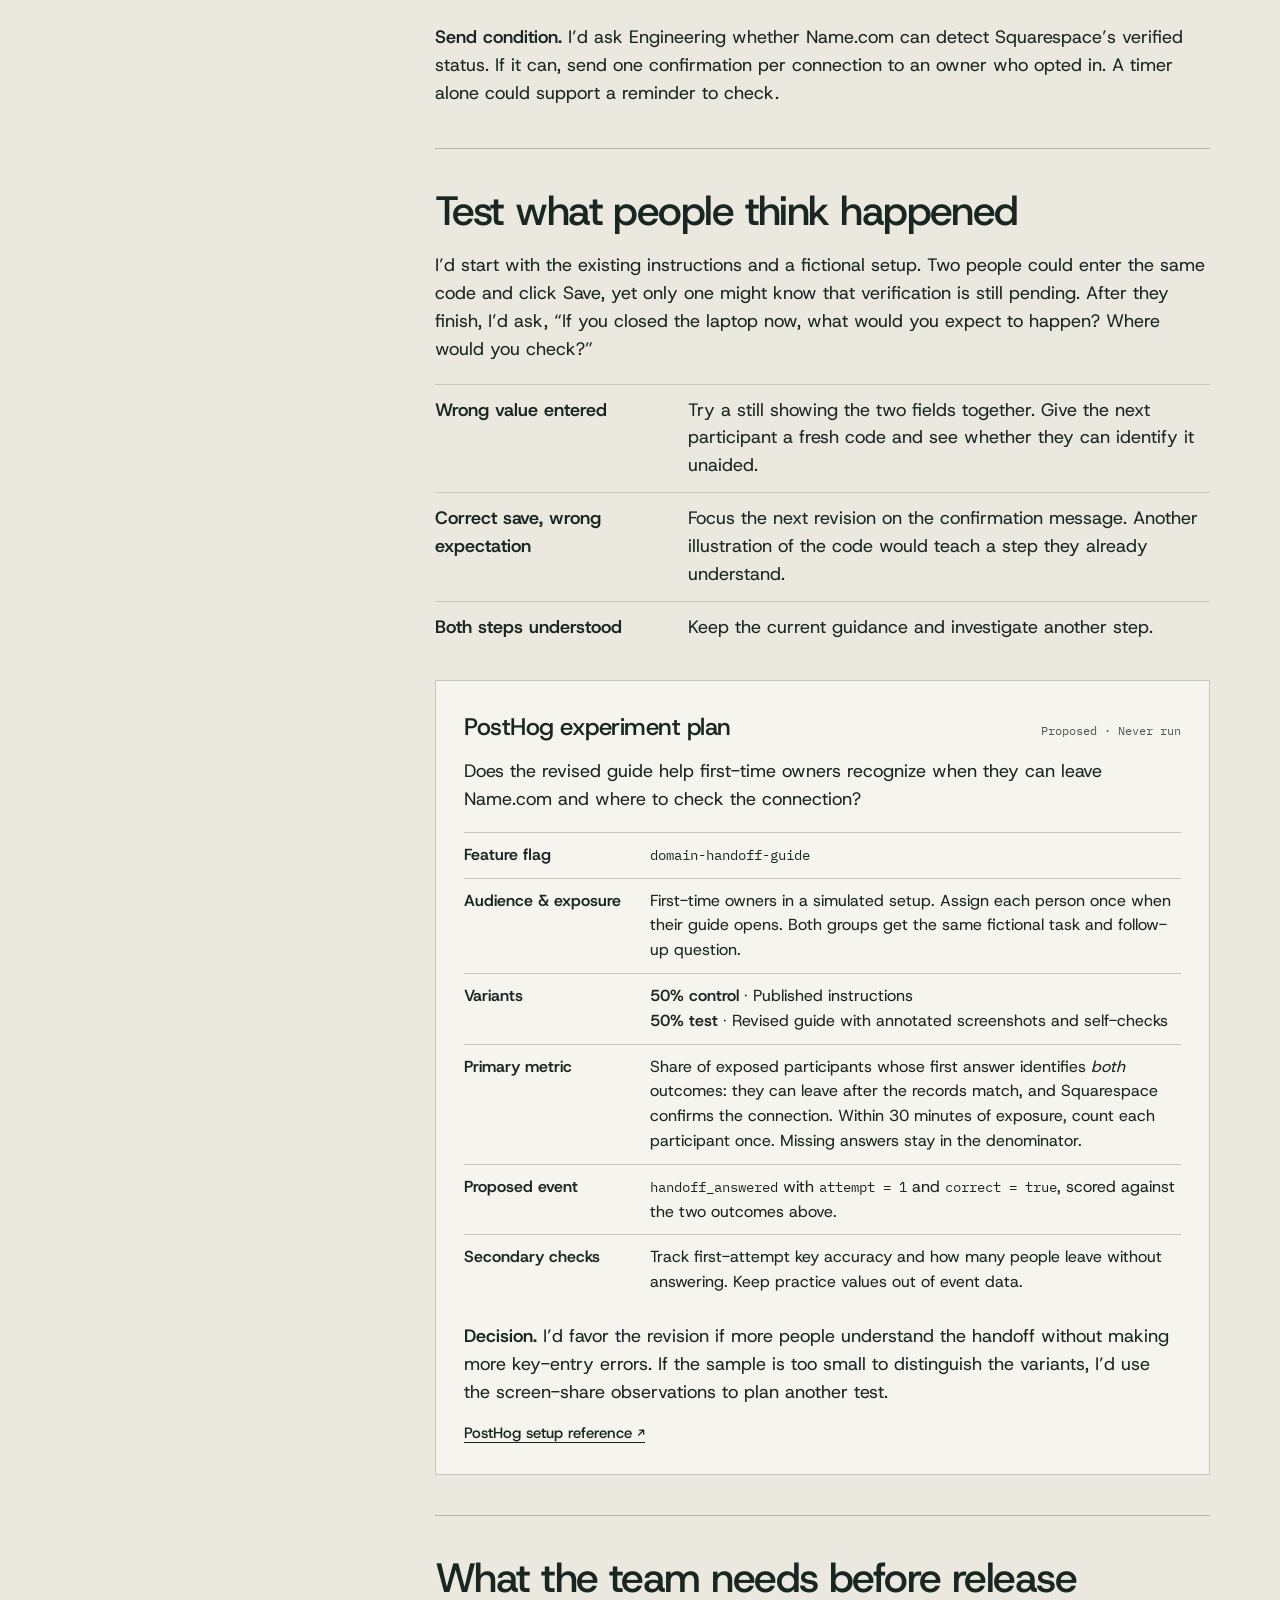
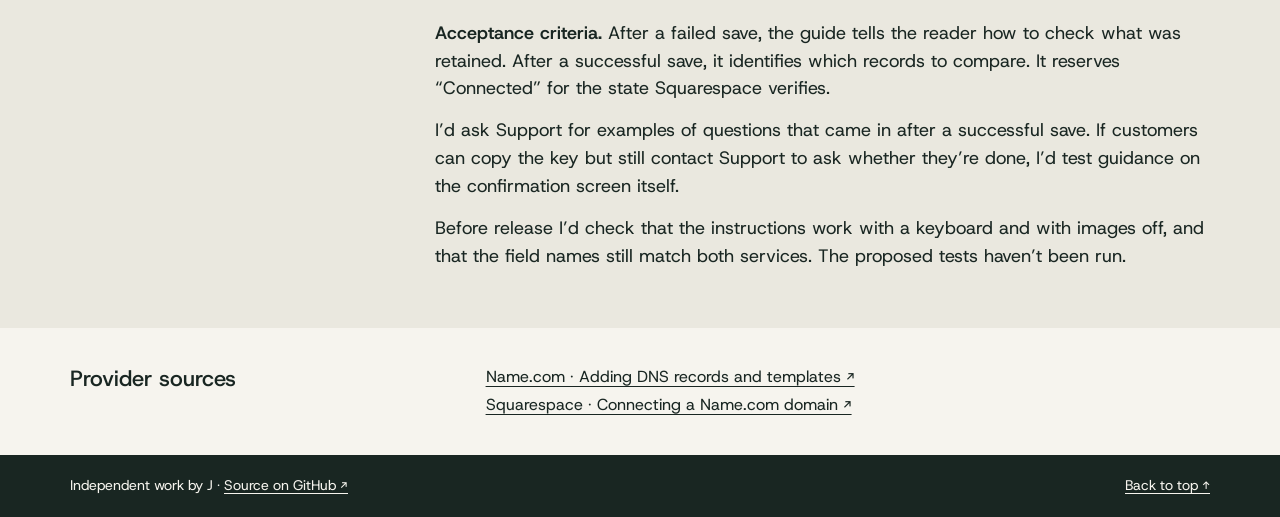
==== commit 444ca965: "Clarify the confirmation email and give recipients a useful next step" ====
--- a/index.html
+++ b/index.html
@@ -233,7 +233,7 @@
   </section>
   <section class="chapter" id="email">
     <h2>Let the owner leave the tab</h2>
-    <p>The guide gives the owner permission to leave, but checking back still takes effort. I’d offer an optional “Email me when it’s connected” choice after the records are saved. Here’s what I’d send when Squarespace confirms the connection.</p>
+    <p>After saving, an owner could choose “Email me when it’s connected” and close the tab. I’d send this message once Squarespace confirms the connection.</p>
     <figure class="email-sample">
       <figcaption><svg aria-hidden="true" focusable="false"
   class="lucide lucide-mail-check"
@@ -250,15 +250,25 @@
   <path d="M22 13V6a2 2 0 0 0-2-2H4a2 2 0 0 0-2 2v12c0 1.1.9 2 2 2h8" />
   <path d="m22 7-8.97 5.7a1.94 1.94 0 0 1-2.06 0L2 7" />
   <path d="m16 19 2 2 4-4" />
-</svg>
-<span>Proposed confirmation email</span></figcaption>
-      <dl class="email-meta"><dt>To</dt><dd>Alex <dd>The domain owner who opted in</dd>lt;alex@example.net<dd>The domain owner who opted in</dd>gt;</dd><dt>Subject</dt><dd><strong>studio.example is connected to your Squarespace site</strong></dd></dl>
-      <div class="email-body">
-        <p>Squarespace has verified the connection for <b>studio.example</b>. You’ve finished domain setup and can close any setup tabs you still have open.</p>
-        <p>You can see the <b>Connected</b> status in your Squarespace Domains panel whenever you need it.</p>
+</svg><span>Proposed confirmation email</span></figcaption>
+      <div class="email-letter">
+        <div class="email-envelope">
+          <h3>studio.example is connected</h3>
+          <p><span>To</span> Alex &lt;alex@example.net&gt;</p>
+        </div>
+        <div class="email-body">
+          <p>Hi Alex,</p>
+          <p>Squarespace has confirmed that <strong>studio.example</strong> is connected to your site. Your setup is complete.</p>
+          <p>Thanks for choosing Name.com for your domain.</p>
+          <p class="email-signature">The Name.com team</p>
+        </div>
+        <div class="email-help">
+          <strong>Site still won’t open?</strong>
+          <p>Check the domain’s status in your Squarespace Domains panel. <a href="https://support.squarespace.com/hc/en-us/articles/206541757-Troubleshooting-third-party-domain-connections">Troubleshoot the connection</a>.</p>
+        </div>
       </div>
     </figure>
-    <p><strong>What would trigger it?</strong> I’d first ask Engineering whether Name.com can receive a reliable verification signal from Squarespace. If it can, send one email per verified connection to an owner who opted in. A save, a failed check, or elapsed time alone would never trigger it. If verification is unavailable, the alternative is an explicitly labeled reminder to check.</p>
+    <p><strong>Send condition.</strong> I’d ask Engineering whether Name.com can detect Squarespace’s verified status. If it can, send one confirmation per connection to an owner who opted in. A timer alone could support a reminder to check.</p>
   </section>
   <section class="chapter" id="research">
     <h2>Test what people think happened</h2>
--- a/assets/study.css
+++ b/assets/study.css
@@ -94,13 +94,21 @@
 .evidence figcaption { padding:13px 17px 17px; }
 .evidence figcaption strong { font-size:17px; font-weight:600; }
 .evidence figcaption p, .article .evidence figcaption p { margin:3px 0 0; font-size:16px; line-height:1.5; }
-.email-sample { background:var(--paper); border:1px solid var(--line); margin:24px 0; }
-.email-sample figcaption { display:flex; align-items:center; gap:10px; padding:12px 20px; background:#dbe8d9; color:var(--forest); font:13px/1.5 var(--mono); }
-.email-meta { display:grid; grid-template-columns:64px minmax(0,1fr); gap:8px 15px; margin:0 20px; padding:18px 0; border-bottom:1px solid var(--line); }
-.email-meta dt { color:var(--muted); font:13px/1.8 var(--mono); }
-.email-meta dd { margin:0; font-size:16px; }
-.email-body { max-width:66ch; padding:18px 20px 22px; }
+.email-sample { max-width: 640px; margin: 26px 0; }
+.email-sample figcaption { display:flex; align-items:center; gap:9px; margin-bottom:10px; color:var(--muted); font:13px/1.5 var(--mono); }
+.email-sample figcaption svg { color:var(--forest); }
+.email-letter { padding:clamp(20px, 3vw, 34px); background:#fffefb; border:1px solid var(--line); border-top:3px solid var(--forest); }
+.email-envelope { padding-bottom:17px; border-bottom:1px solid var(--line); }
+.email-envelope h3 { margin:0 0 8px; font-size:clamp(23px, 2.4vw, 32px); line-height:1.18; font-weight:500; letter-spacing:-.028em; overflow-wrap:anywhere; }
+.email-envelope p { color:var(--muted); font-size:14px; overflow-wrap:anywhere; }
+.email-envelope p span { margin-right:6px; font:12px var(--mono); }
+.email-body { padding:20px 0; }
+.email-body p { margin:0; }
 .email-body p + p { margin-top:12px; }
+.email-body .email-signature { color:var(--forest); font-weight:500; }
+.email-help { border-top:1px solid var(--line); padding-top:14px; font-size:16px; }
+.email-help p { margin:3px 0 0; }
+.email-help a { color:var(--forest); }
 .decision-list { margin:20px 0; display:grid; grid-template-columns:minmax(135px, .8fr) 1.65fr; }
 .decision-list dt, .decision-list dd { border-top:1px solid var(--line); padding:12px 0; }
 .decision-list dt { padding-right:16px; font-weight:600; }
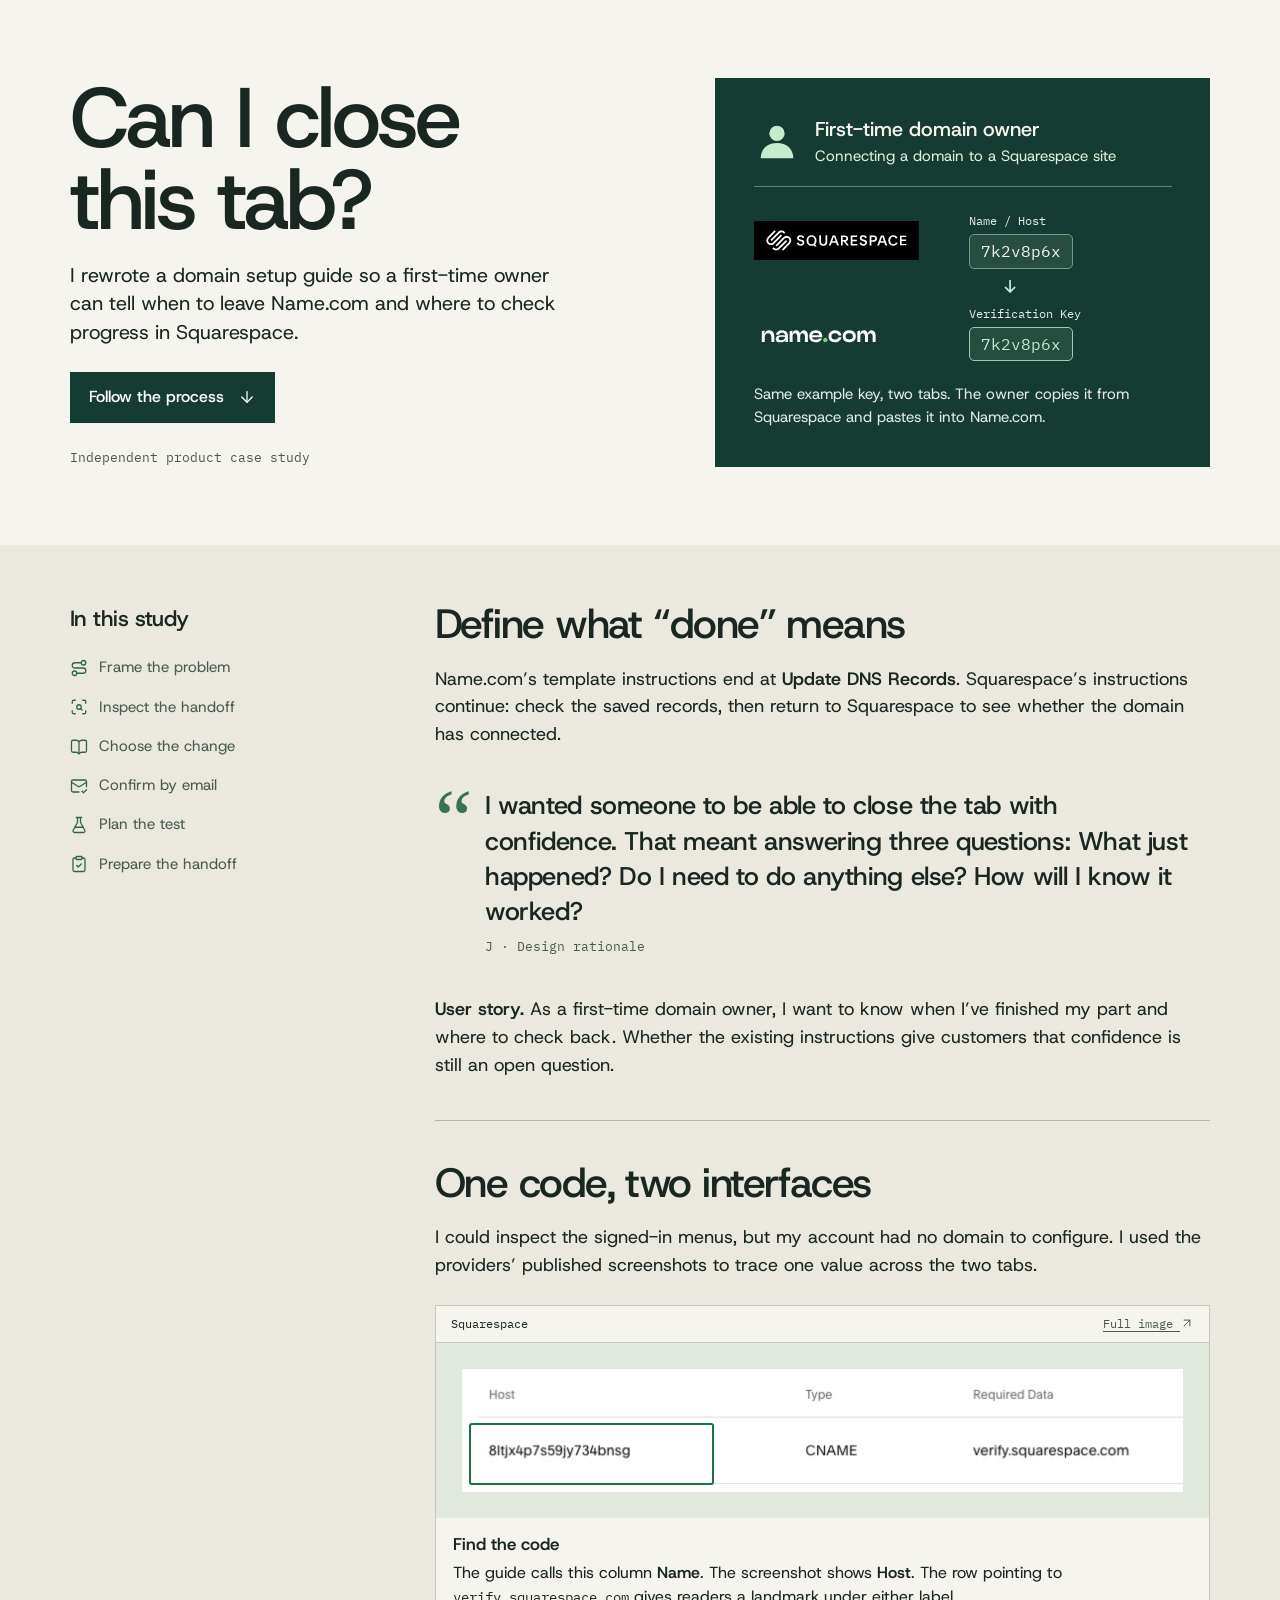
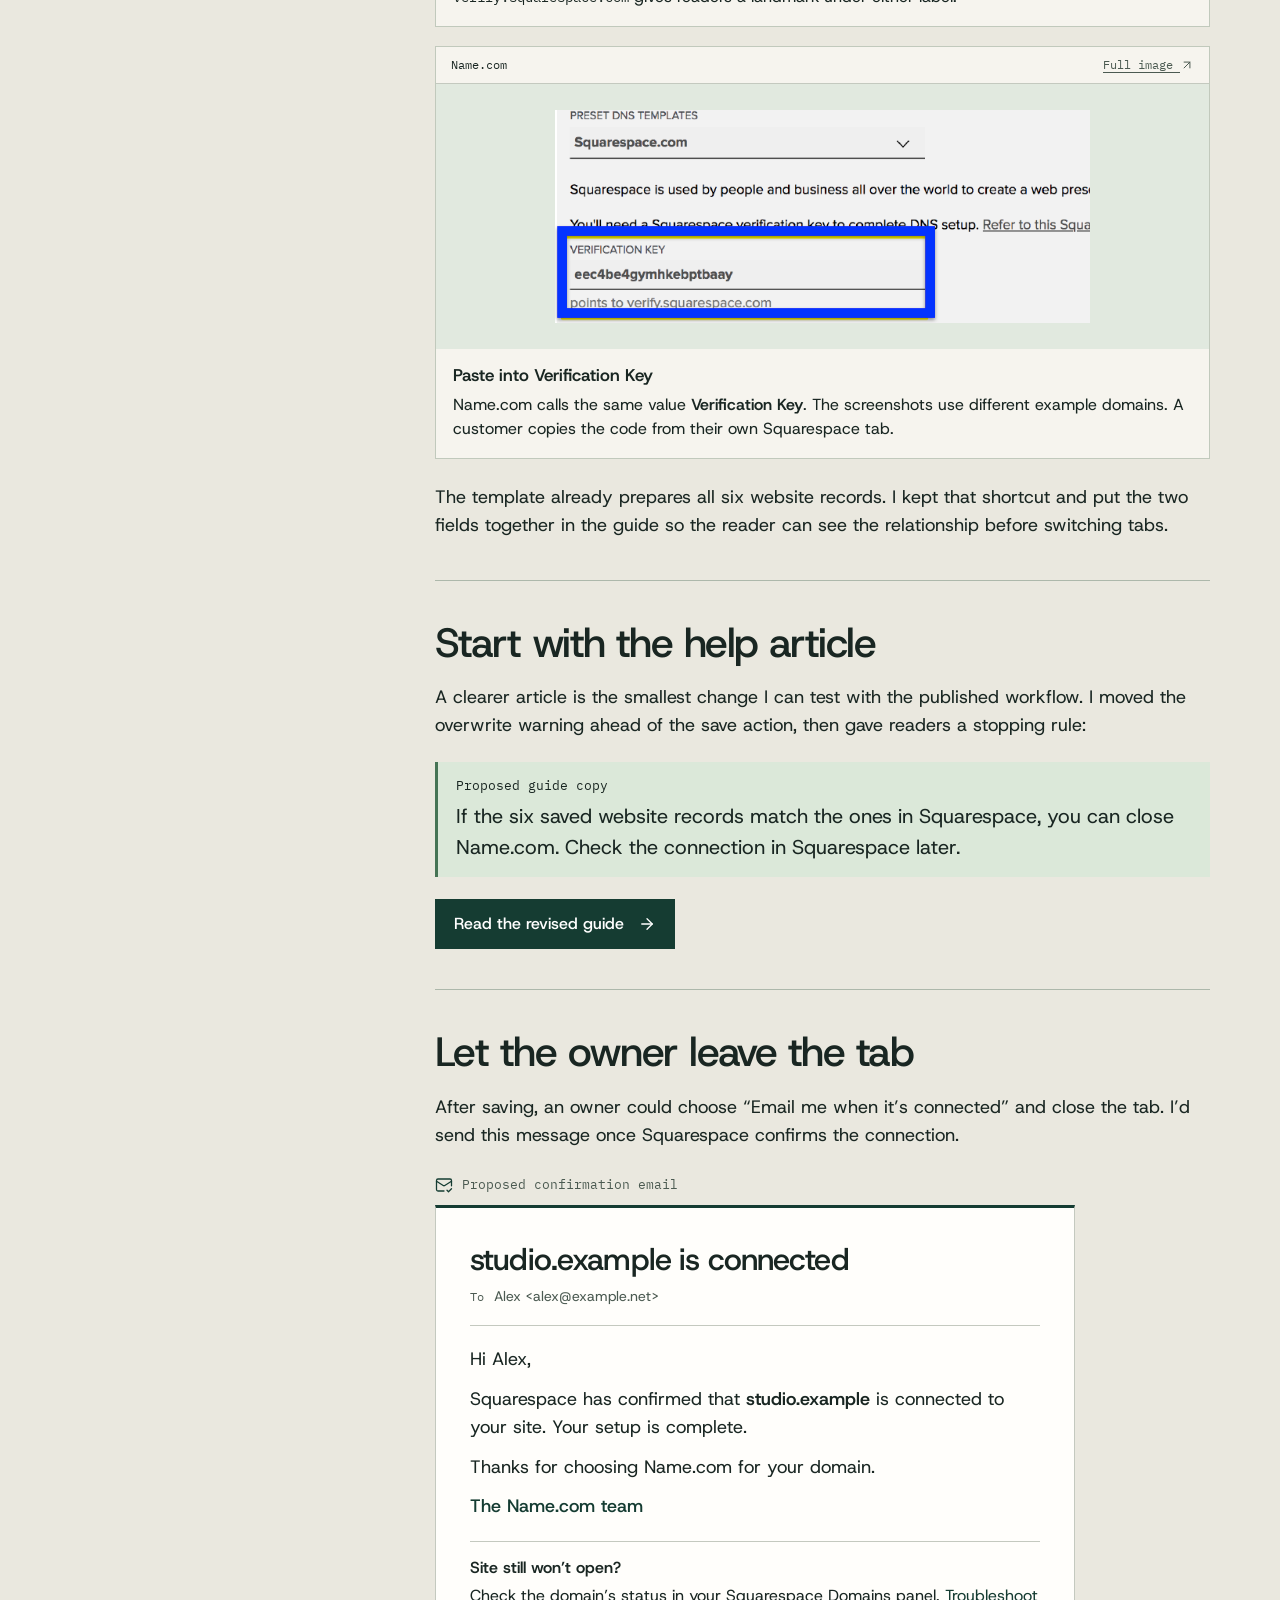
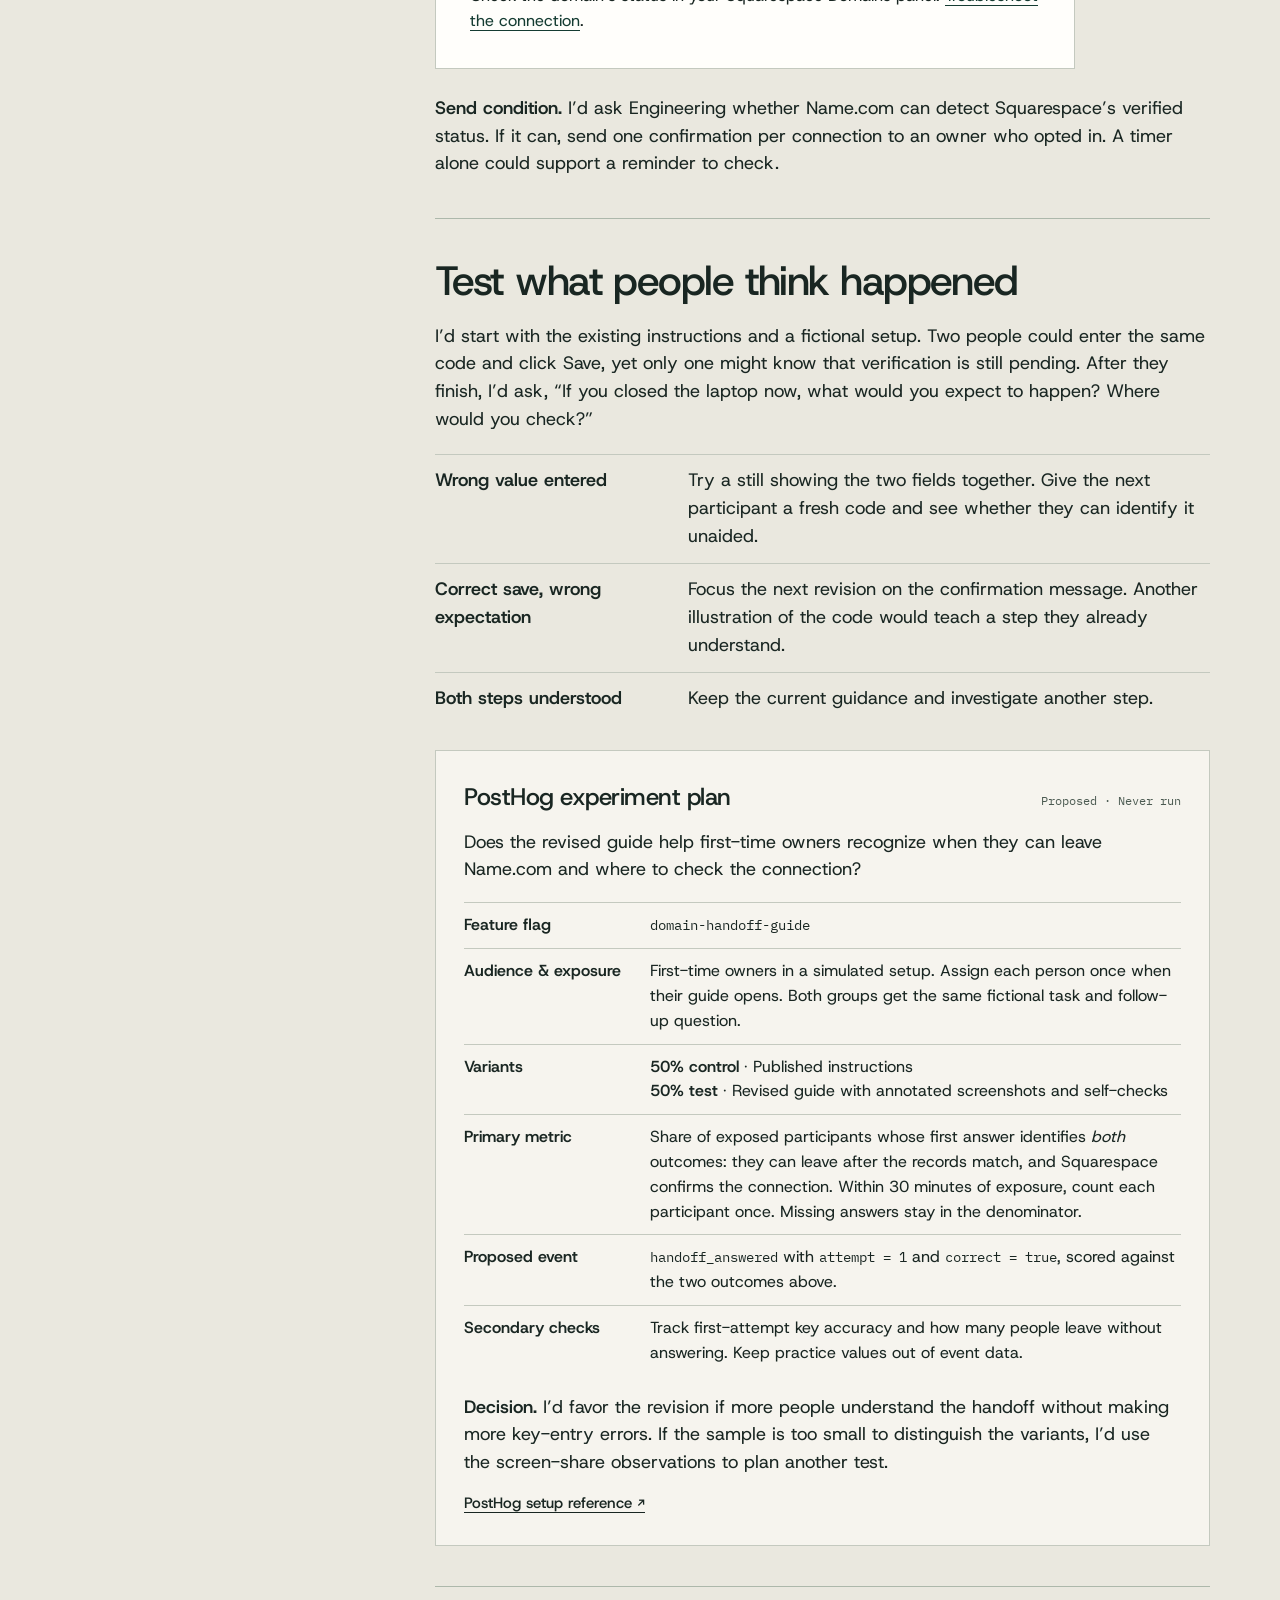
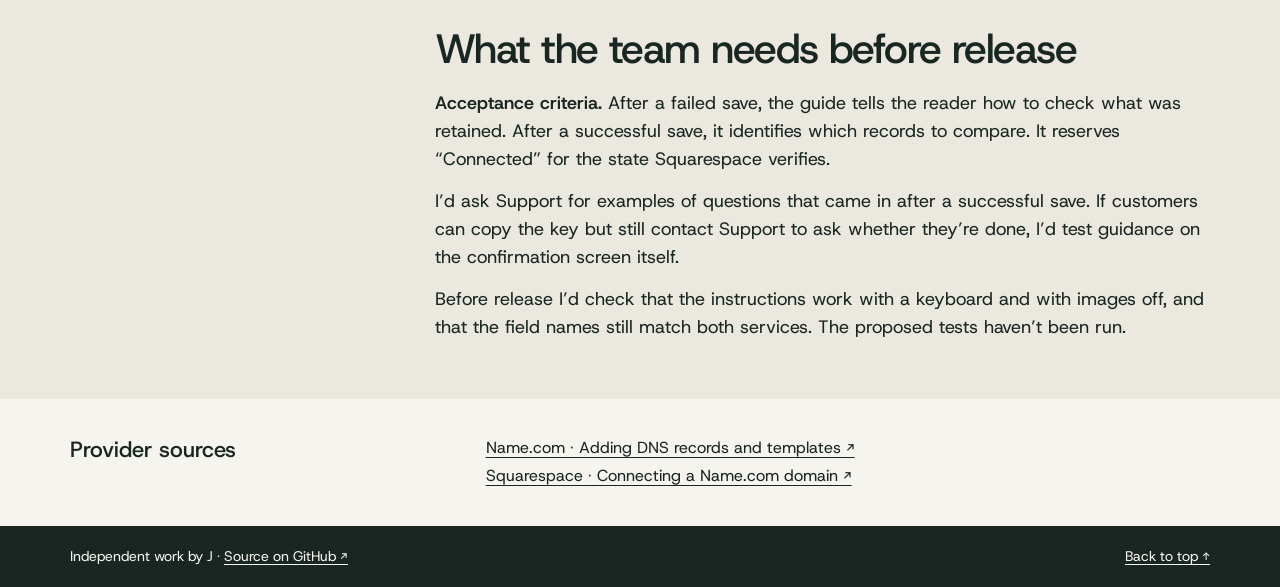
==== commit f0ae03d4: "Add guide change log, expanded provider screenshots, and author pull quote" ====
--- a/index.html
+++ b/index.html
@@ -161,7 +161,7 @@
     <p>Name.com’s template instructions end at <b>Update DNS Records</b>. Squarespace’s instructions continue: check the saved records, then return to Squarespace to see whether the domain has connected.</p>
     <figure class="author-note">
       <span class="quote-mark" aria-hidden="true">“</span>
-      <blockquote>They should have a feeling of being done and know what else they have to do, if anything.</blockquote>
+      <blockquote>I wanted someone to be able to close the tab with confidence. That meant answering three questions: What just happened? Do I need to do anything else? How will I know it worked?</blockquote>
       <figcaption>J · Design rationale</figcaption>
     </figure>
     <p><b>User story.</b> As a first-time domain owner, I want to know when I’ve finished my part and where to check back. Whether the existing instructions give customers that confidence is still an open question.</p>
--- a/assets/study.css
+++ b/assets/study.css
@@ -121,7 +121,8 @@
 .foot { color: var(--paper); background: var(--ink); }
 .foot .shell { display: flex; align-items: center; flex-wrap:wrap; justify-content: space-between; gap: 20px; padding-block: 20px; font-size: 14px; }
 .guide-layout { display: grid; grid-template-columns: 240px minmax(0, 685px); gap: clamp(28px,6vw,90px); padding-block: 54px 76px; }
-.guide-layout aside nav { position: sticky; top: 24px; display: grid; gap: 11px; }
+.guide-layout .rail-content { position: sticky; top: 24px; }
+.guide-layout aside nav { display: grid; gap: 11px; }
 .guide-layout aside span { color: var(--muted); margin-bottom: 5px; }
 .guide-layout aside a { font-size: 15px; }
 .backlink { display: inline-block; font-size: 15px; margin-bottom: 20px; }
@@ -205,3 +206,16 @@
   .settings dt { padding-bottom: 2px; }
   .settings dd { padding-top: 0; border-top: 0; }
 }
+
+.guide-changes { margin-top: 28px; padding-top: 17px; border-top: 1px solid var(--line); }
+.guide-changes h2 { margin-bottom: 5px; font-size: 17px; font-weight: 600; }
+.guide-changes time { color: var(--muted); font: 12px/1.5 var(--mono); }
+.guide-changes ul { padding-left: 18px; margin: 9px 0 0; }
+.guide-changes li { font-size: 15px; line-height: 1.45; margin-top: 7px; }
+.guide-layout, .guide-rail { min-width: 0; }
+@media (max-width:780px) {
+  .guide-layout aside.guide-rail { display: block; order: 2; }
+  .guide-layout .rail-content { position: static; }
+  .guide-layout .guide-rail nav { display: none; }
+  .guide-changes { margin-top: 0; }
+}
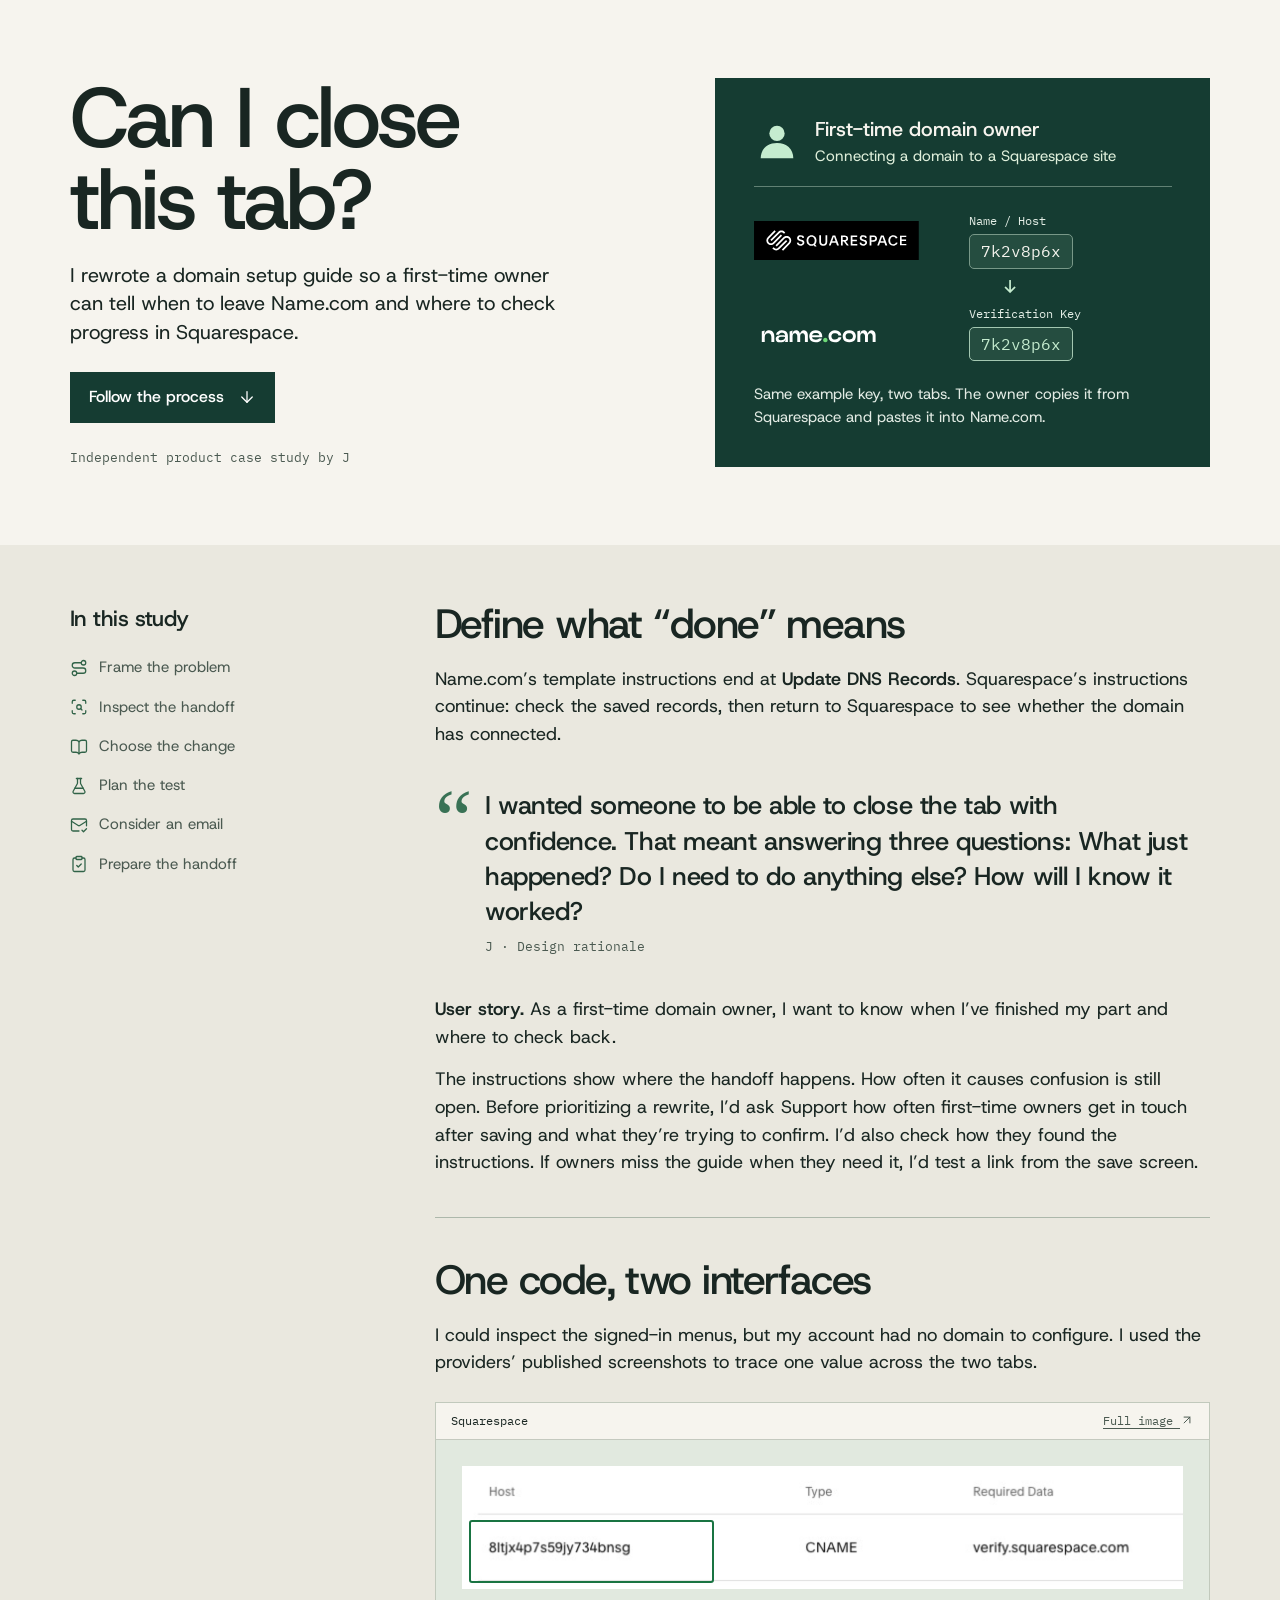
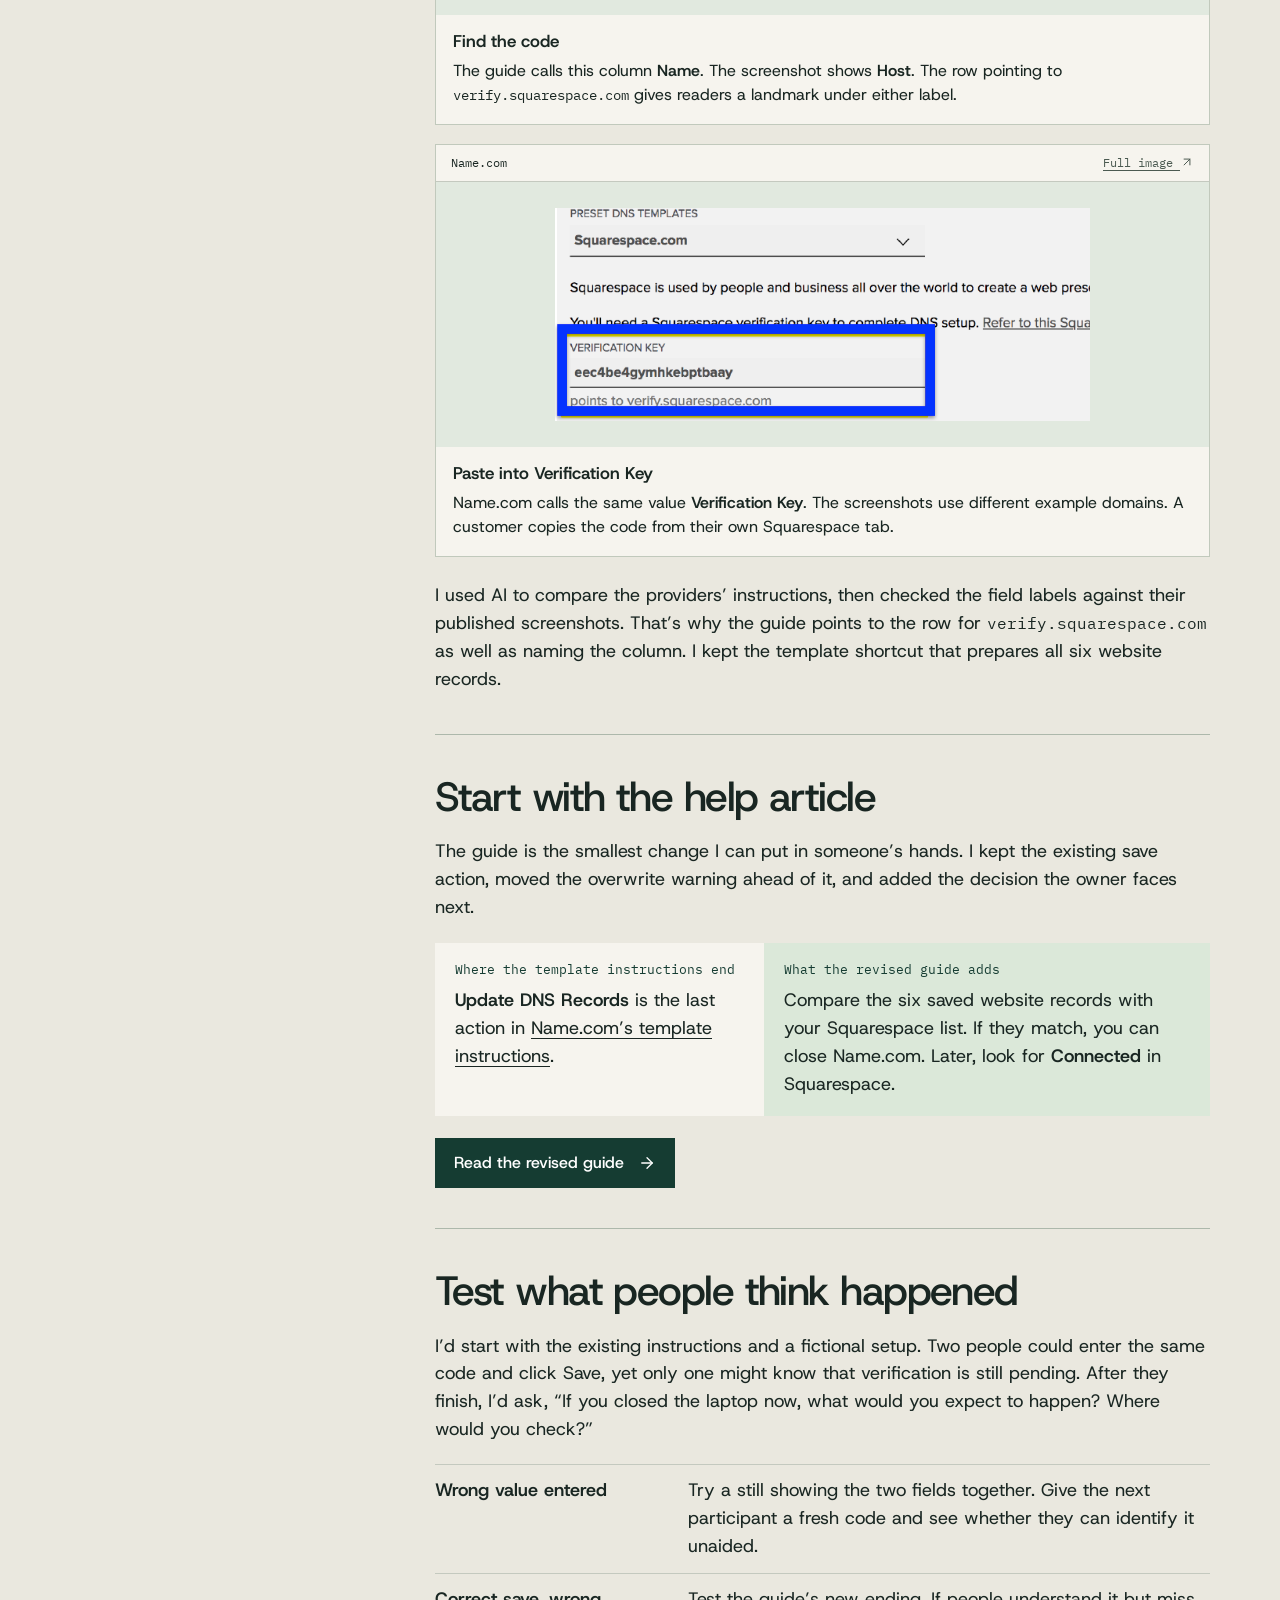
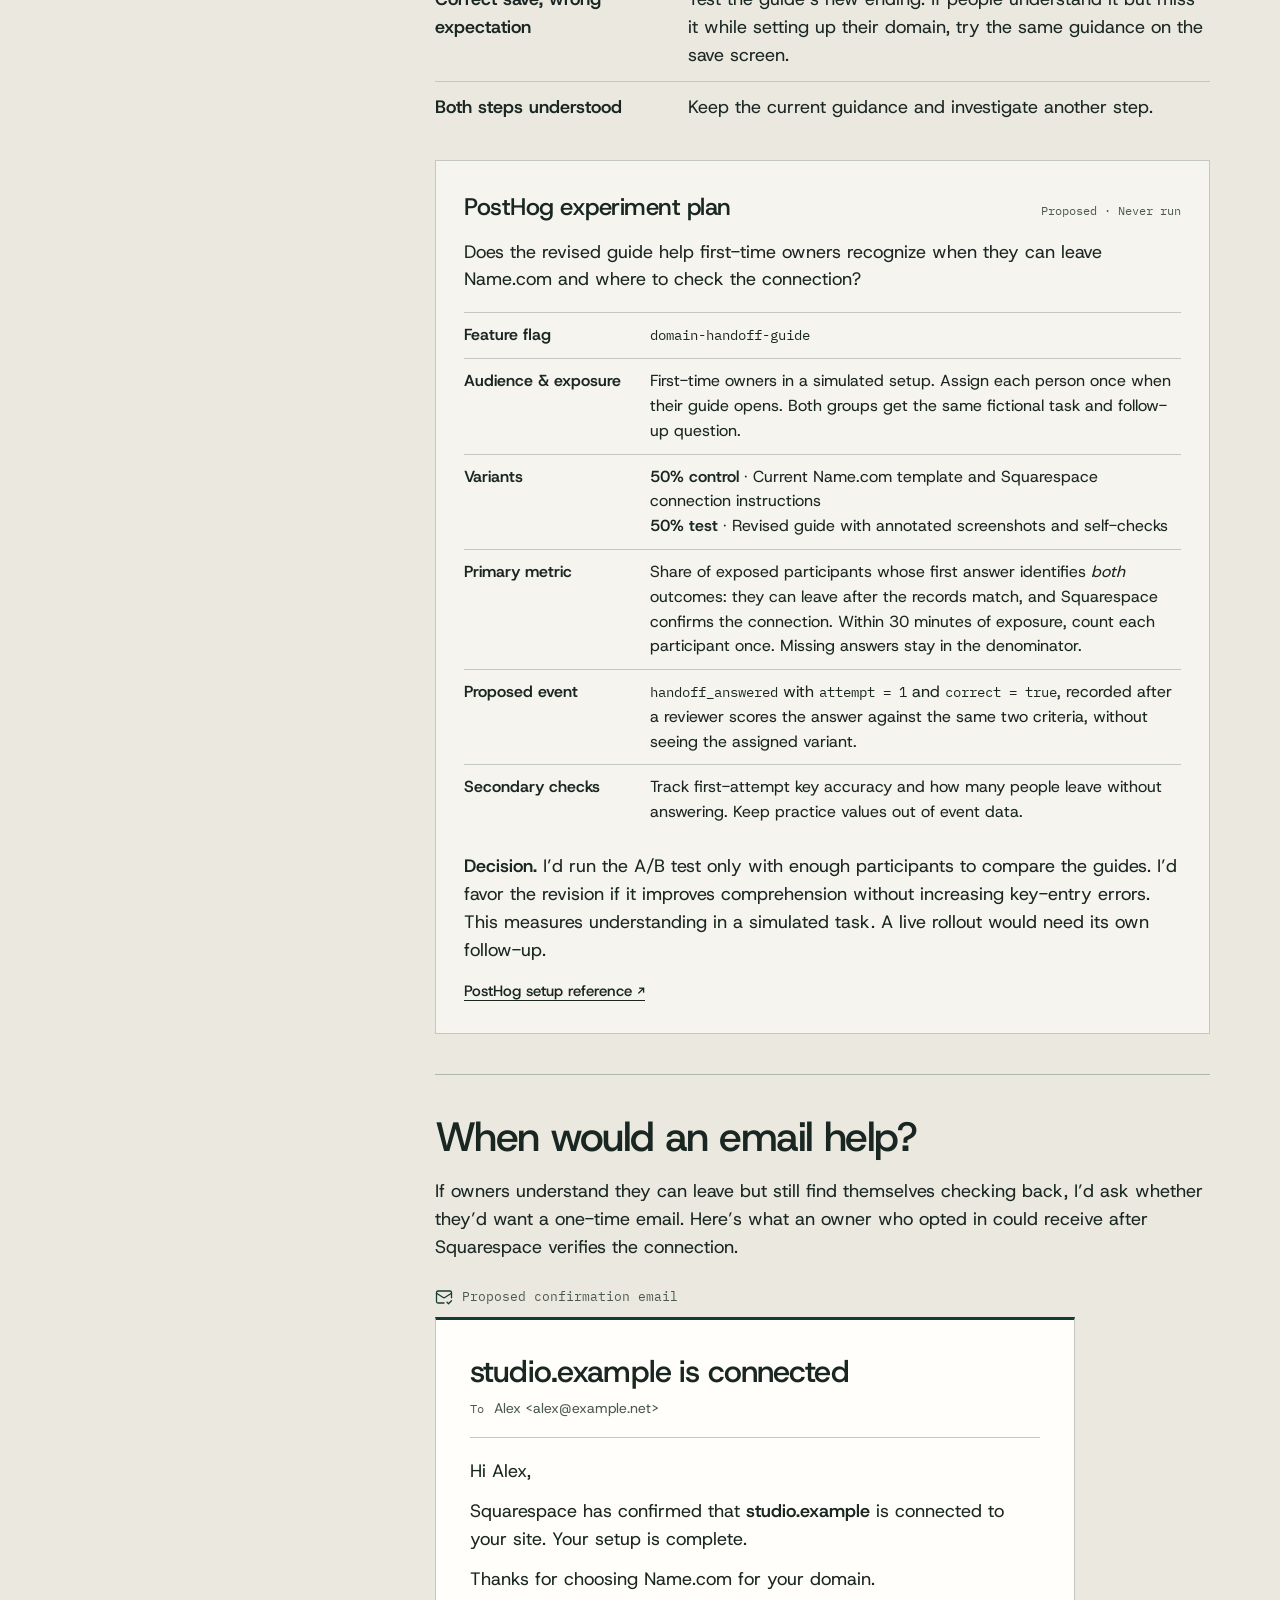
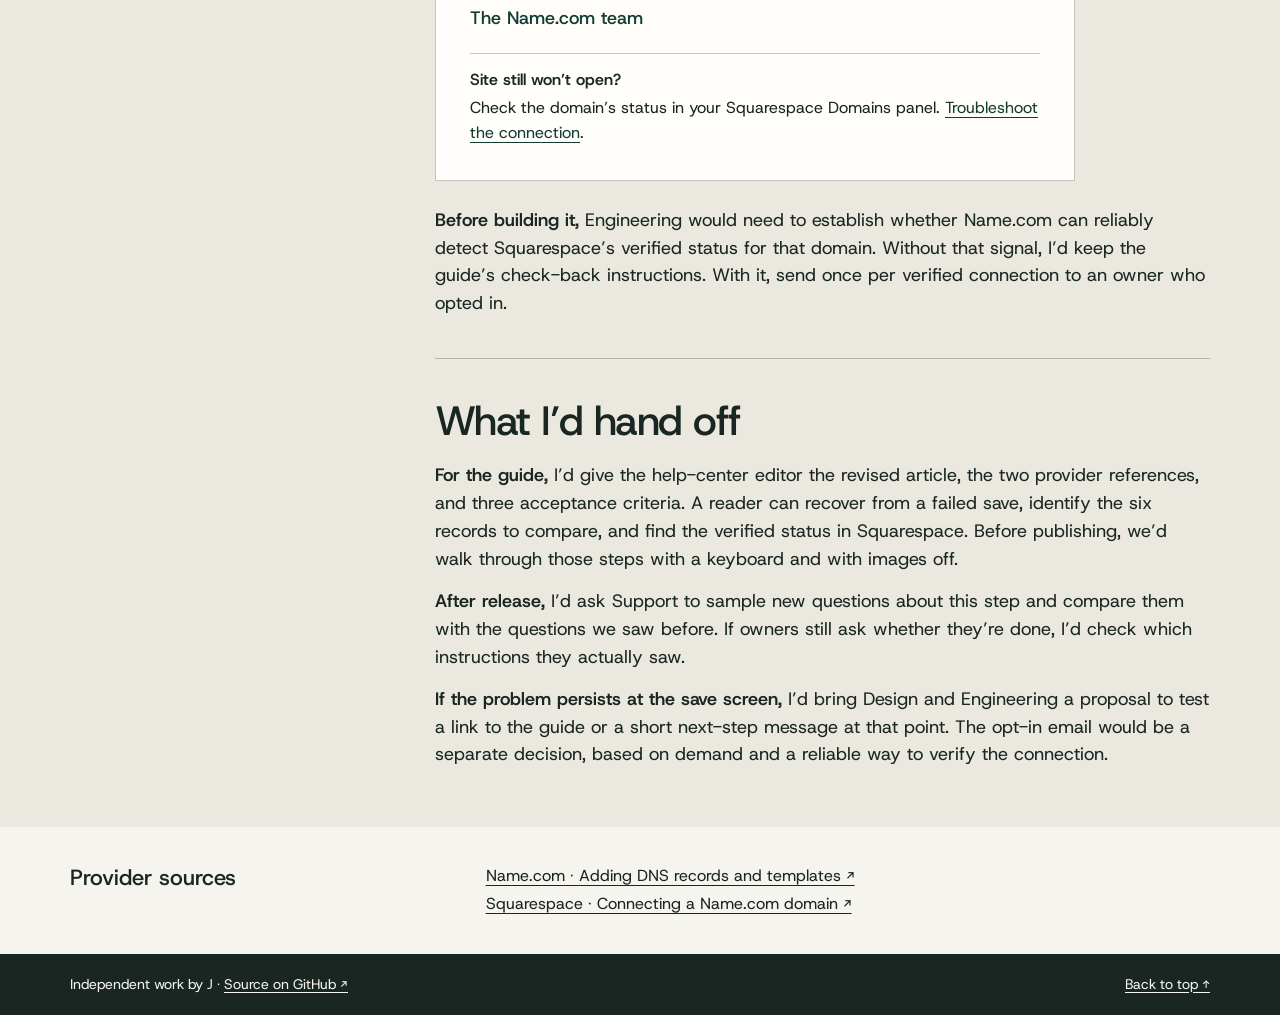
==== commit cf34745e: "Show the guide decision, test plan, and conditional team handoffs" ====
--- a/index.html
+++ b/index.html
@@ -31,7 +31,7 @@
   <path d="m19 12-7 7-7-7" />
 </svg>
 </a></div>
-        <p class="byline">Independent product case study</p>
+        <p class="byline">Independent product case study by J</p>
       </div>
       <figure class="handoff">
         <figcaption class="journey-person">
@@ -106,7 +106,23 @@
   <path d="M12 5v16" />
   <path d="M20.001 19A2 2 0 0022 17V5a2 2 0 00-1.999-2L16 3.002A5 5 0 0012 5a5 5 0 00-4-2H4a2 2 0 00-2 2v12a2 2 0 001.999 2H8a5 5 0 014 2 5 5 0 014-2z" />
 </svg>
-<span>Choose the change</span></a><a href="#email"><svg aria-hidden="true" focusable="false"
+<span>Choose the change</span></a><a href="#research"><svg aria-hidden="true" focusable="false"
+  class="lucide lucide-flask-conical"
+  xmlns="http://www.w3.org/2000/svg"
+  width="24"
+  height="24"
+  viewBox="0 0 24 24"
+  fill="none"
+  stroke="currentColor"
+  stroke-width="2"
+  stroke-linecap="round"
+  stroke-linejoin="round"
+>
+  <path d="M14 2v6a2 2 0 0 0 .245.96l5.51 10.08A2 2 0 0 1 18 22H6a2 2 0 0 1-1.755-2.96l5.51-10.08A2 2 0 0 0 10 8V2" />
+  <path d="M6.453 15h11.094" />
+  <path d="M8.5 2h7" />
+</svg>
+<span>Plan the test</span></a><a href="#email"><svg aria-hidden="true" focusable="false"
   class="lucide lucide-mail-check"
   xmlns="http://www.w3.org/2000/svg"
   width="24"
@@ -122,23 +138,7 @@
   <path d="m22 7-8.97 5.7a1.94 1.94 0 0 1-2.06 0L2 7" />
   <path d="m16 19 2 2 4-4" />
 </svg>
-<span>Confirm by email</span></a><a href="#research"><svg aria-hidden="true" focusable="false"
-  class="lucide lucide-flask-conical"
-  xmlns="http://www.w3.org/2000/svg"
-  width="24"
-  height="24"
-  viewBox="0 0 24 24"
-  fill="none"
-  stroke="currentColor"
-  stroke-width="2"
-  stroke-linecap="round"
-  stroke-linejoin="round"
->
-  <path d="M14 2v6a2 2 0 0 0 .245.96l5.51 10.08A2 2 0 0 1 18 22H6a2 2 0 0 1-1.755-2.96l5.51-10.08A2 2 0 0 0 10 8V2" />
-  <path d="M6.453 15h11.094" />
-  <path d="M8.5 2h7" />
-</svg>
-<span>Plan the test</span></a><a href="#handoff"><svg aria-hidden="true" focusable="false"
+<span>Consider an email</span></a><a href="#handoff"><svg aria-hidden="true" focusable="false"
   class="lucide lucide-clipboard-check"
   xmlns="http://www.w3.org/2000/svg"
   width="24"
@@ -164,7 +164,8 @@
       <blockquote>I wanted someone to be able to close the tab with confidence. That meant answering three questions: What just happened? Do I need to do anything else? How will I know it worked?</blockquote>
       <figcaption>J · Design rationale</figcaption>
     </figure>
-    <p><b>User story.</b> As a first-time domain owner, I want to know when I’ve finished my part and where to check back. Whether the existing instructions give customers that confidence is still an open question.</p>
+    <p><b>User story.</b> As a first-time domain owner, I want to know when I’ve finished my part and where to check back.</p>
+    <p>The instructions show where the handoff happens. How often it causes confusion is still open. Before prioritizing a rewrite, I’d ask Support how often first-time owners get in touch after saving and what they’re trying to confirm. I’d also check how they found the instructions. If owners miss the guide when they need it, I’d test a link from the save screen.</p>
   </section>
   <section class="chapter" id="evidence">
     <h2>One code, two interfaces</h2>
@@ -208,12 +209,15 @@
       <div class="plate"><div class="crop"><img src="./assets/field-detail.webp" width="535" height="213" alt="Name.com’s Squarespace preset with the Verification Key field outlined in blue."><span class="mark" aria-hidden="true"></span></div></div>
       <figcaption><strong>Paste into Verification Key</strong><p>Name.com calls the same value <b>Verification Key</b>. The screenshots use different example domains. A customer copies the code from their own Squarespace tab.</p></figcaption>
     </figure></div>
-    <p>The template already prepares all six website records. I kept that shortcut and put the two fields together in the guide so the reader can see the relationship before switching tabs.</p>
+    <p>I used AI to compare the providers’ instructions, then checked the field labels against their published screenshots. That’s why the guide points to the row for <code>verify.squarespace.com</code> as well as naming the column. I kept the template shortcut that prepares all six website records.</p>
   </section>
   <section class="chapter" id="proposal">
     <h2>Start with the help article</h2>
-    <p>A clearer article is the smallest change I can test with the published workflow. I moved the overwrite warning ahead of the save action, then gave readers a stopping rule:</p>
-    <p class="guide-excerpt"><b>Proposed guide copy</b>If the six saved website records match the ones in Squarespace, you can close Name.com. Check the connection in Squarespace later.</p>
+    <p>The guide is the smallest change I can put in someone’s hands. I kept the existing save action, moved the overwrite warning ahead of it, and added the decision the owner faces next.</p>
+    <dl class="guide-comparison">
+      <div><dt>Where the template instructions end</dt><dd><strong>Update DNS Records</strong> is the last action in <a href="https://www.name.com/support/articles/206127137-adding-dns-records-and-templates">Name.com’s template instructions</a>.</dd></div>
+      <div><dt>What the revised guide adds</dt><dd>Compare the six saved website records with your Squarespace list. If they match, you can close Name.com. Later, look for <strong>Connected</strong> in Squarespace.</dd></div>
+    </dl>
     <a class="action" href="./guide.html">Read the revised guide <svg aria-hidden="true" focusable="false"
   class="lucide lucide-arrow-right"
   xmlns="http://www.w3.org/2000/svg"
@@ -231,9 +235,32 @@
 </svg>
 </a>
   </section>
+  <section class="chapter" id="research">
+    <h2>Test what people think happened</h2>
+    <p>I’d start with the existing instructions and a fictional setup. Two people could enter the same code and click Save, yet only one might know that verification is still pending. After they finish, I’d ask, “If you closed the laptop now, what would you expect to happen? Where would you check?”</p>
+    <dl class="decision-list">
+      <dt>Wrong value entered</dt><dd>Try a still showing the two fields together. Give the next participant a fresh code and see whether they can identify it unaided.</dd>
+      <dt>Correct save, wrong expectation</dt><dd>Test the guide’s new ending. If people understand it but miss it while setting up their domain, try the same guidance on the save screen.</dd>
+      <dt>Both steps understood</dt><dd>Keep the current guidance and investigate another step.</dd>
+    </dl>
+    <div class="experiment" id="experiment" aria-labelledby="experiment-title">
+      <div class="experiment-head"><h3 id="experiment-title">PostHog experiment plan</h3><span>Proposed · Never run</span></div>
+      <p>Does the revised guide help first-time owners recognize when they can leave Name.com and where to check the connection?</p>
+      <dl class="settings">
+        <dt>Feature flag</dt><dd><code>domain-handoff-guide</code></dd>
+        <dt>Audience &amp; exposure</dt><dd>First-time owners in a simulated setup. Assign each person once when their guide opens. Both groups get the same fictional task and follow-up question.</dd>
+        <dt>Variants</dt><dd><b>50% control</b> · Current Name.com template and Squarespace connection instructions<br><b>50% test</b> · Revised guide with annotated screenshots and self-checks</dd>
+        <dt>Primary metric</dt><dd>Share of exposed participants whose first answer identifies <em>both</em> outcomes: they can leave after the records match, and Squarespace confirms the connection. Within 30 minutes of exposure, count each participant once. Missing answers stay in the denominator.</dd>
+        <dt>Proposed event</dt><dd><code>handoff_answered</code> with <code>attempt = 1</code> and <code>correct = true</code>, recorded after a reviewer scores the answer against the same two criteria, without seeing the assigned variant.</dd>
+        <dt>Secondary checks</dt><dd>Track first-attempt key accuracy and how many people leave without answering. Keep practice values out of event data.</dd>
+      </dl>
+      <p class="test-decision"><b>Decision.</b> I’d run the A/B test only with enough participants to compare the guides. I’d favor the revision if it improves comprehension without increasing key-entry errors. This measures understanding in a simulated task. A live rollout would need its own follow-up.</p>
+      <a class="textlink" href="https://posthog.com/docs/experiments/creating-an-experiment">PostHog setup reference ↗</a>
+    </div>
+  </section>
   <section class="chapter" id="email">
-    <h2>Let the owner leave the tab</h2>
-    <p>After saving, an owner could choose “Email me when it’s connected” and close the tab. I’d send this message once Squarespace confirms the connection.</p>
+    <h2>When would an email help?</h2>
+    <p>If owners understand they can leave but still find themselves checking back, I’d ask whether they’d want a one-time email. Here’s what an owner who opted in could receive after Squarespace verifies the connection.</p>
     <figure class="email-sample">
       <figcaption><svg aria-hidden="true" focusable="false"
   class="lucide lucide-mail-check"
@@ -268,36 +295,13 @@
         </div>
       </div>
     </figure>
-    <p><strong>Send condition.</strong> I’d ask Engineering whether Name.com can detect Squarespace’s verified status. If it can, send one confirmation per connection to an owner who opted in. A timer alone could support a reminder to check.</p>
-  </section>
-  <section class="chapter" id="research">
-    <h2>Test what people think happened</h2>
-    <p>I’d start with the existing instructions and a fictional setup. Two people could enter the same code and click Save, yet only one might know that verification is still pending. After they finish, I’d ask, “If you closed the laptop now, what would you expect to happen? Where would you check?”</p>
-    <dl class="decision-list">
-      <dt>Wrong value entered</dt><dd>Try a still showing the two fields together. Give the next participant a fresh code and see whether they can identify it unaided.</dd>
-      <dt>Correct save, wrong expectation</dt><dd>Focus the next revision on the confirmation message. Another illustration of the code would teach a step they already understand.</dd>
-      <dt>Both steps understood</dt><dd>Keep the current guidance and investigate another step.</dd>
-    </dl>
-    <div class="experiment" id="experiment" aria-labelledby="experiment-title">
-      <div class="experiment-head"><h3 id="experiment-title">PostHog experiment plan</h3><span>Proposed · Never run</span></div>
-      <p>Does the revised guide help first-time owners recognize when they can leave Name.com and where to check the connection?</p>
-      <dl class="settings">
-        <dt>Feature flag</dt><dd><code>domain-handoff-guide</code></dd>
-        <dt>Audience &amp; exposure</dt><dd>First-time owners in a simulated setup. Assign each person once when their guide opens. Both groups get the same fictional task and follow-up question.</dd>
-        <dt>Variants</dt><dd><b>50% control</b> · Published instructions<br><b>50% test</b> · Revised guide with annotated screenshots and self-checks</dd>
-        <dt>Primary metric</dt><dd>Share of exposed participants whose first answer identifies <em>both</em> outcomes: they can leave after the records match, and Squarespace confirms the connection. Within 30 minutes of exposure, count each participant once. Missing answers stay in the denominator.</dd>
-        <dt>Proposed event</dt><dd><code>handoff_answered</code> with <code>attempt = 1</code> and <code>correct = true</code>, scored against the two outcomes above.</dd>
-        <dt>Secondary checks</dt><dd>Track first-attempt key accuracy and how many people leave without answering. Keep practice values out of event data.</dd>
-      </dl>
-      <p class="test-decision"><b>Decision.</b> I’d favor the revision if more people understand the handoff without making more key-entry errors. If the sample is too small to distinguish the variants, I’d use the screen-share observations to plan another test.</p>
-      <a class="textlink" href="https://posthog.com/docs/experiments/creating-an-experiment">PostHog setup reference ↗</a>
-    </div>
+    <p><strong>Before building it,</strong> Engineering would need to establish whether Name.com can reliably detect Squarespace’s verified status for that domain. Without that signal, I’d keep the guide’s check-back instructions. With it, send once per verified connection to an owner who opted in.</p>
   </section>
   <section class="chapter" id="handoff">
-    <h2>What the team needs before release</h2>
-    <p><b>Acceptance criteria.</b> After a failed save, the guide tells the reader how to check what was retained. After a successful save, it identifies which records to compare. It reserves “Connected” for the state Squarespace verifies.</p>
-    <p>I’d ask Support for examples of questions that came in after a successful save. If customers can copy the key but still contact Support to ask whether they’re done, I’d test guidance on the confirmation screen itself.</p>
-    <p>Before release I’d check that the instructions work with a keyboard and with images off, and that the field names still match both services. The proposed tests haven’t been run.</p>
+    <h2>What I’d hand off</h2>
+    <p><strong>For the guide,</strong> I’d give the help-center editor the revised article, the two provider references, and three acceptance criteria. A reader can recover from a failed save, identify the six records to compare, and find the verified status in Squarespace. Before publishing, we’d walk through those steps with a keyboard and with images off.</p>
+    <p><strong>After release,</strong> I’d ask Support to sample new questions about this step and compare them with the questions we saw before. If owners still ask whether they’re done, I’d check which instructions they actually saw.</p>
+    <p><strong>If the problem persists at the save screen,</strong> I’d bring Design and Engineering a proposal to test a link to the guide or a short next-step message at that point. The opt-in email would be a separate decision, based on demand and a reliable way to verify the connection.</p>
   </section>
   </div></div></div>
     <section class="shell sources" id="sources"><h2>Provider sources</h2><div>
--- a/assets/study.css
+++ b/assets/study.css
@@ -191,8 +191,14 @@
 .quote-mark { position: absolute; left: 0; top: 4px; color: #397255; font: 84px/1 Georgia, serif; }
 .author-note blockquote { margin: 0; max-width: 43ch; font: 500 clamp(22px, 2vw, 28px)/1.38 var(--sans); letter-spacing: -.015em; }
 .author-note figcaption { margin-top: 8px; color: var(--muted); font: 13px/1.5 var(--mono); }
-.chapter .guide-excerpt { max-width: none; margin: 22px 0; padding: 14px 18px; background: #dbe8d9; border-left: 3px solid #467455; font-size: 20px; }
-.guide-excerpt b { display: block; margin-bottom: 5px; font: 13px/1.5 var(--mono); }
+.guide-comparison { margin: 22px 0; display: grid; grid-template-columns: 0.85fr 1.15fr; }
+.guide-comparison > div { padding: 17px 20px; background: var(--paper); }
+.guide-comparison > div + div { background: #dbe8d9; }
+.guide-comparison dt { margin-bottom: 7px; font: 13px/1.5 var(--mono); color: var(--forest); }
+.guide-comparison dd { margin: 0; }
+@media (max-width: 600px) {
+  .guide-comparison { grid-template-columns: 1fr; }
+}
 .experiment { margin-top: 26px; padding: clamp(16px, 2.5vw, 28px); background: var(--paper); border: 1px solid var(--line); scroll-margin-top: 20px; }
 .experiment-head { display: flex; align-items: baseline; justify-content: space-between; gap: 6px 16px; flex-wrap: wrap; }
 .experiment-head h3 { margin: 0; font-size: 24px; font-weight: 500; letter-spacing: -.02em; }
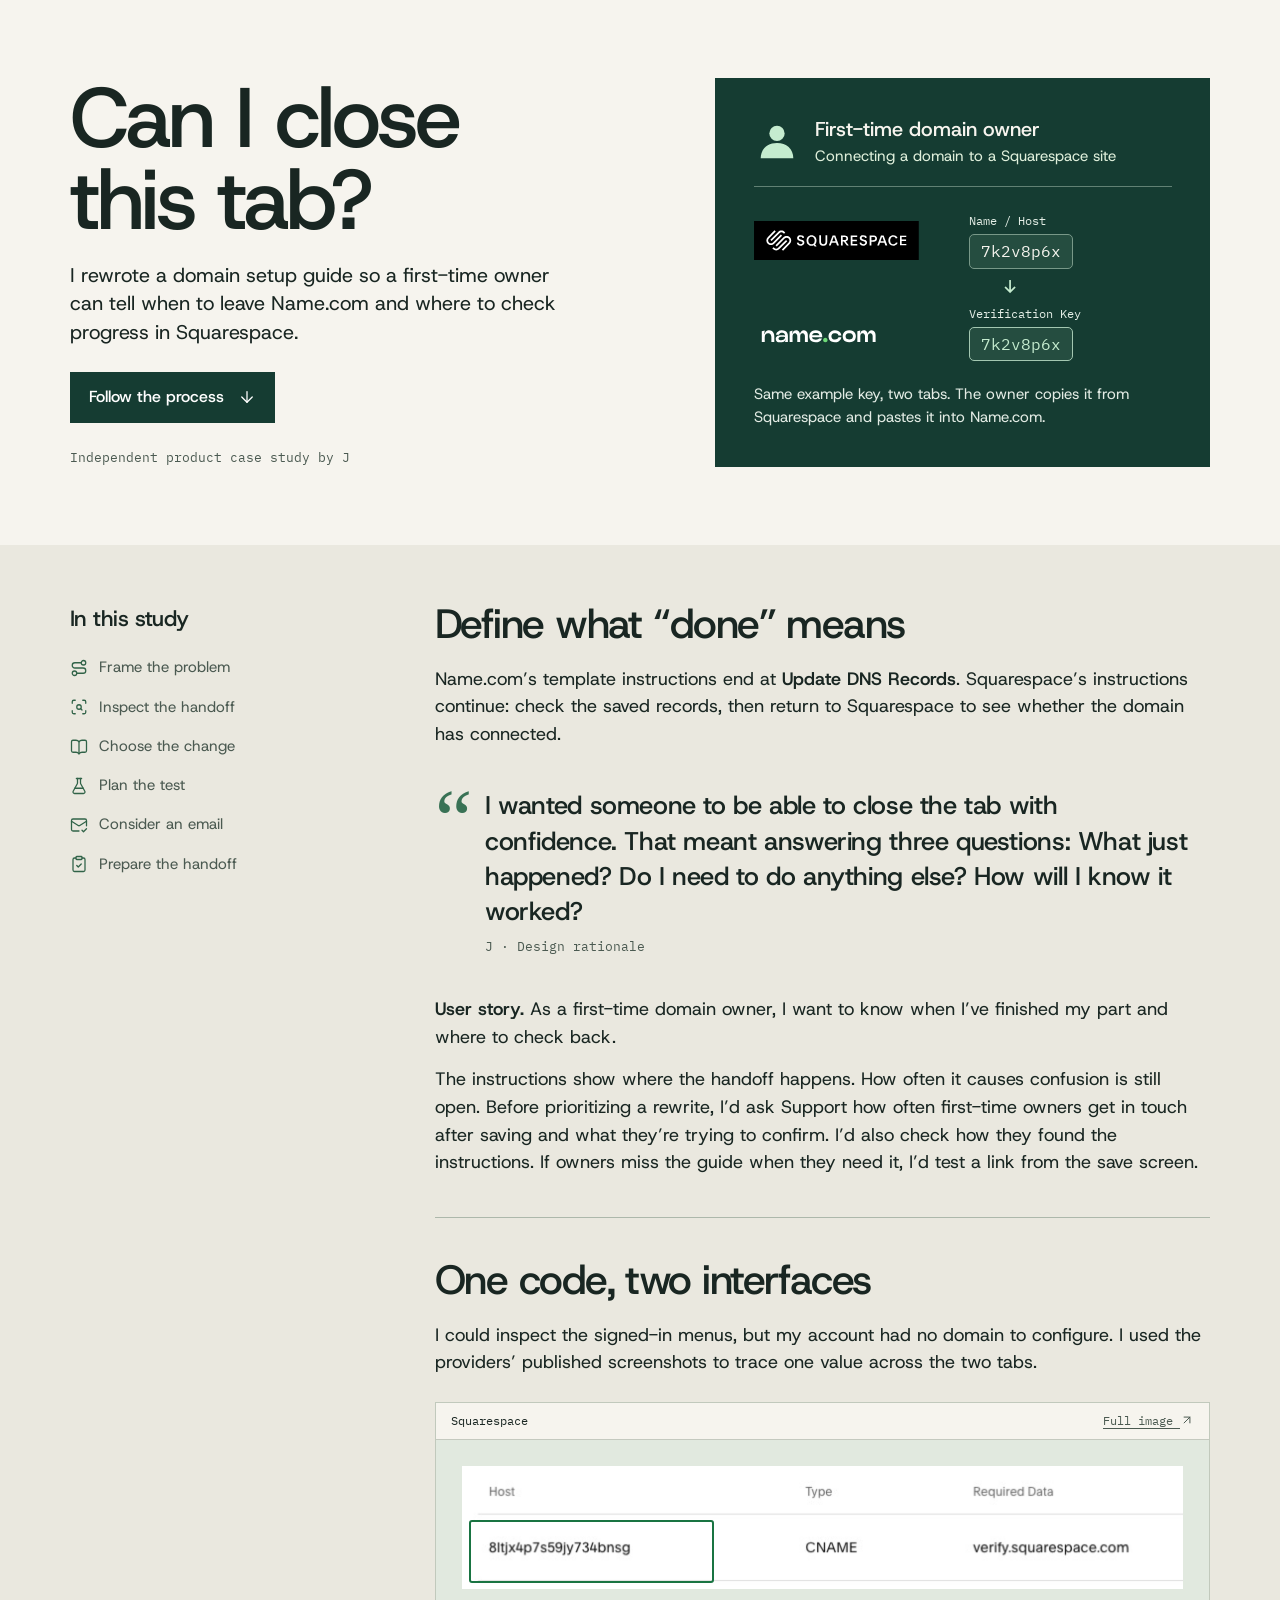
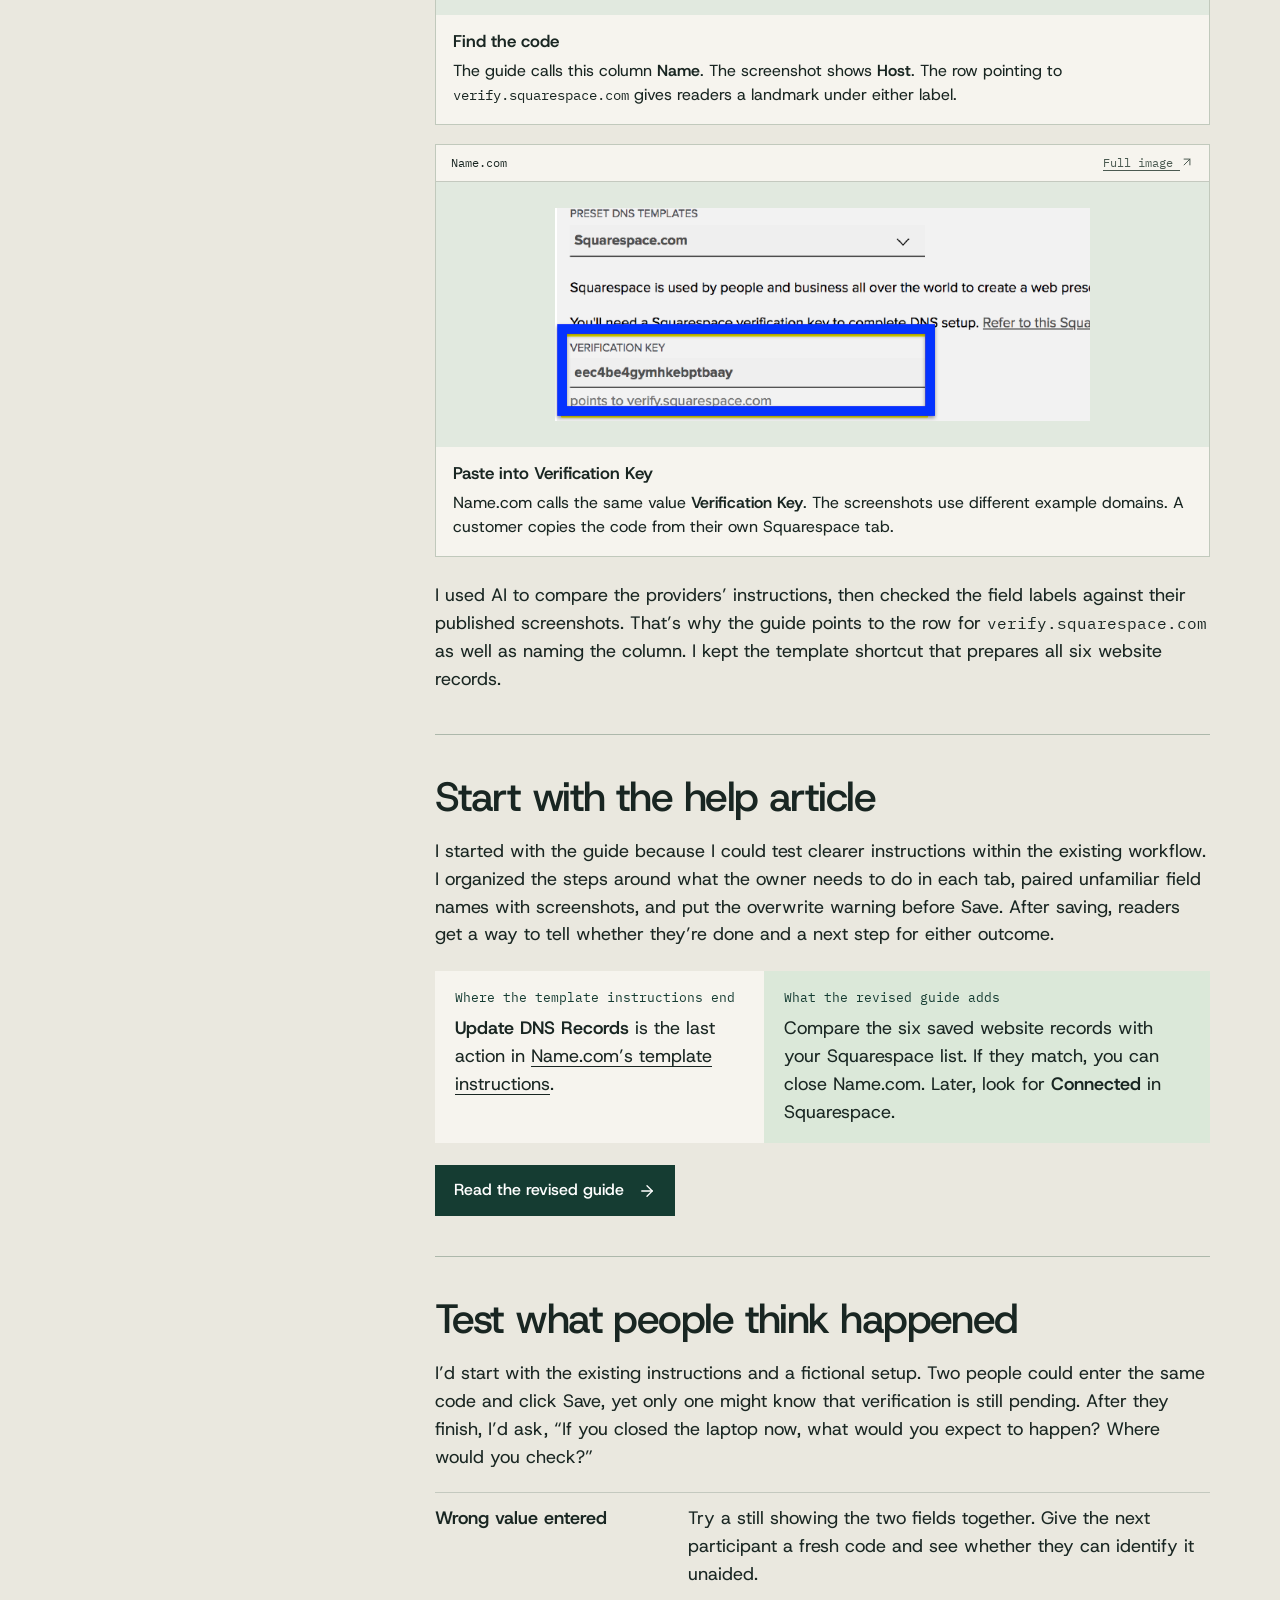
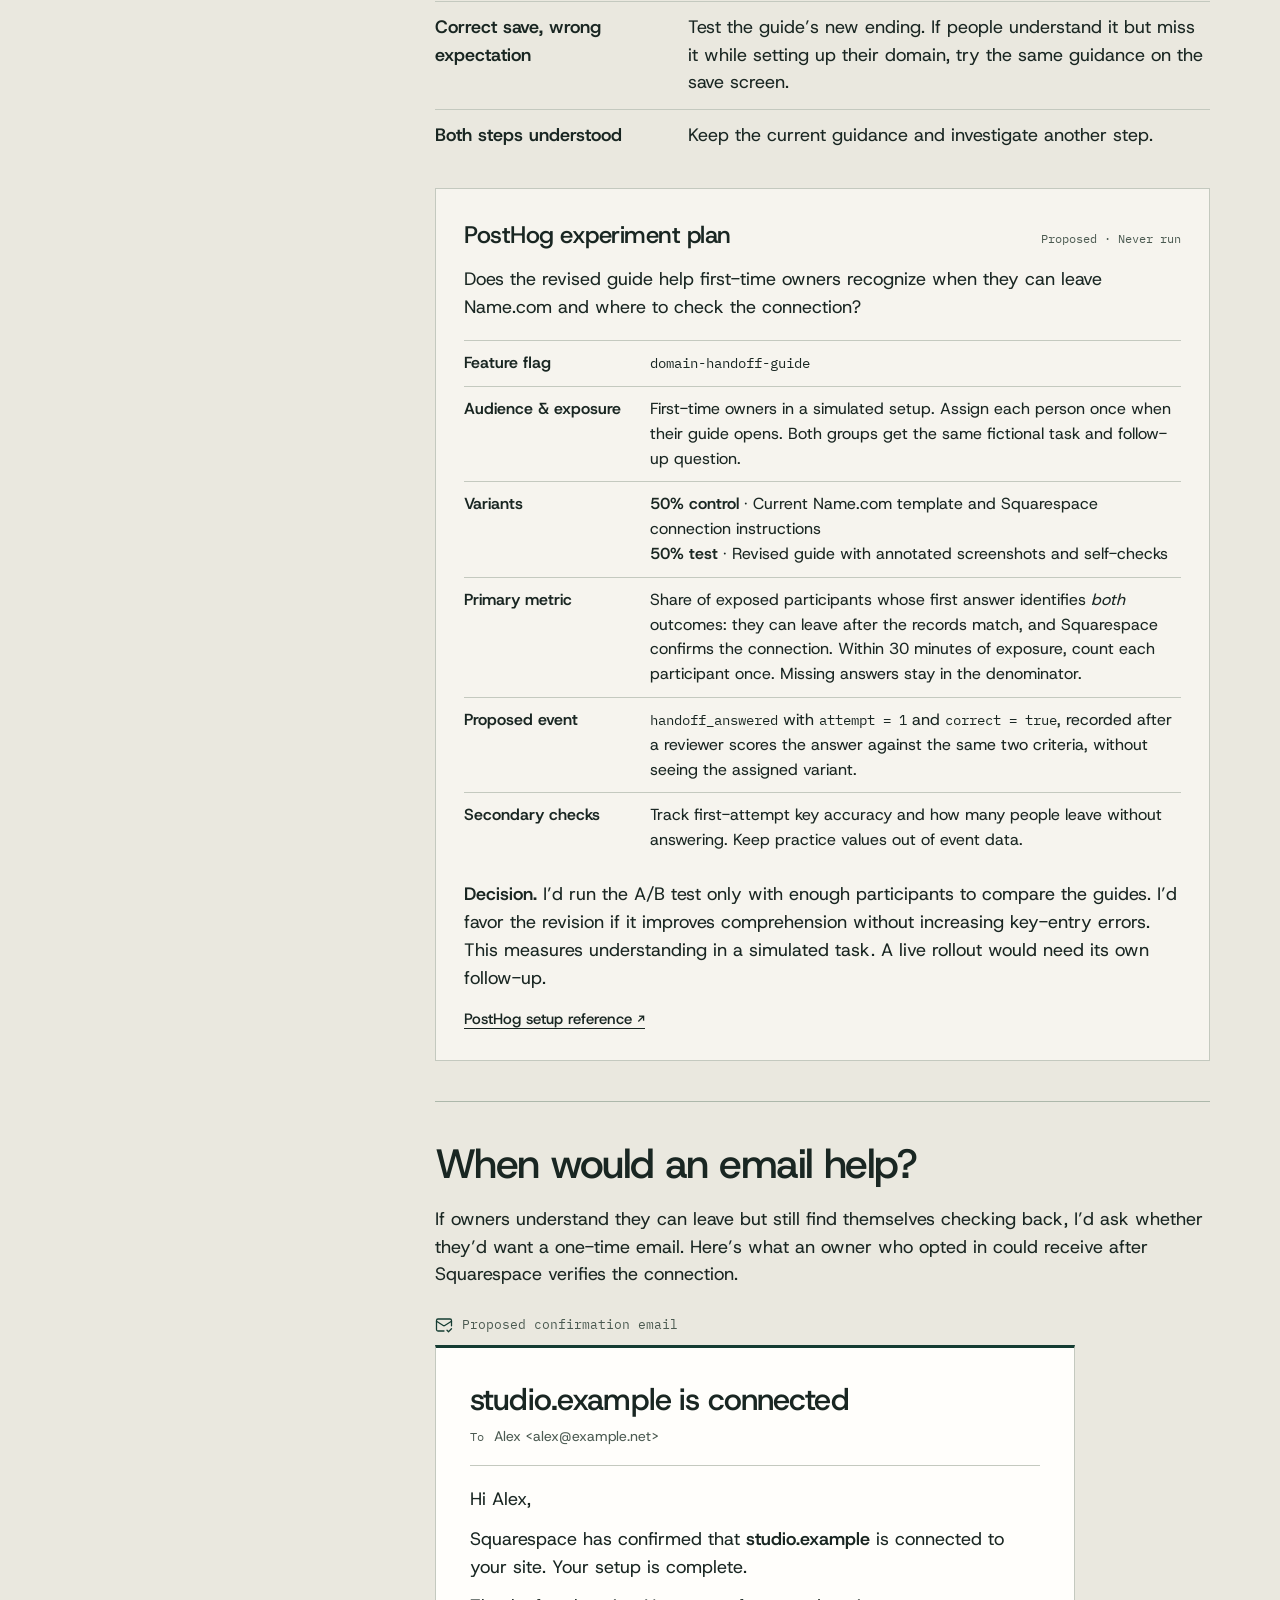
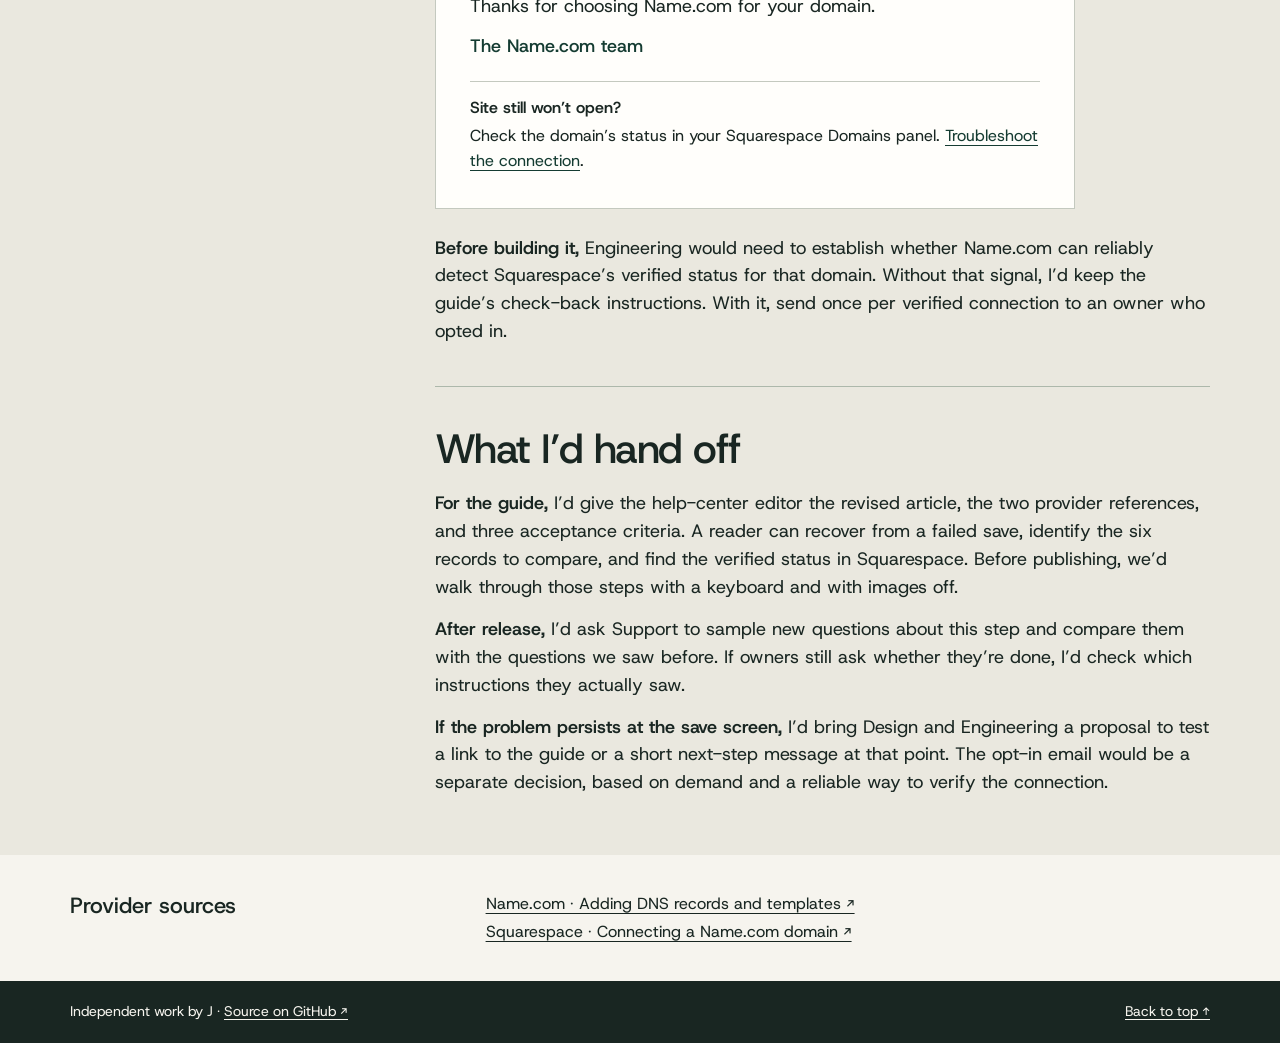
==== commit a5465a27: "Clarify when domain setup is complete and what owners do next" ====
--- a/index.html
+++ b/index.html
@@ -213,7 +213,7 @@
   </section>
   <section class="chapter" id="proposal">
     <h2>Start with the help article</h2>
-    <p>The guide is the smallest change I can put in someone’s hands. I kept the existing save action, moved the overwrite warning ahead of it, and added the decision the owner faces next.</p>
+    <p>I started with the guide because I could test clearer instructions within the existing workflow. I organized the steps around what the owner needs to do in each tab, paired unfamiliar field names with screenshots, and put the overwrite warning before Save. After saving, readers get a way to tell whether they’re done and a next step for either outcome.</p>
     <dl class="guide-comparison">
       <div><dt>Where the template instructions end</dt><dd><strong>Update DNS Records</strong> is the last action in <a href="https://www.name.com/support/articles/206127137-adding-dns-records-and-templates">Name.com’s template instructions</a>.</dd></div>
       <div><dt>What the revised guide adds</dt><dd>Compare the six saved website records with your Squarespace list. If they match, you can close Name.com. Later, look for <strong>Connected</strong> in Squarespace.</dd></div>
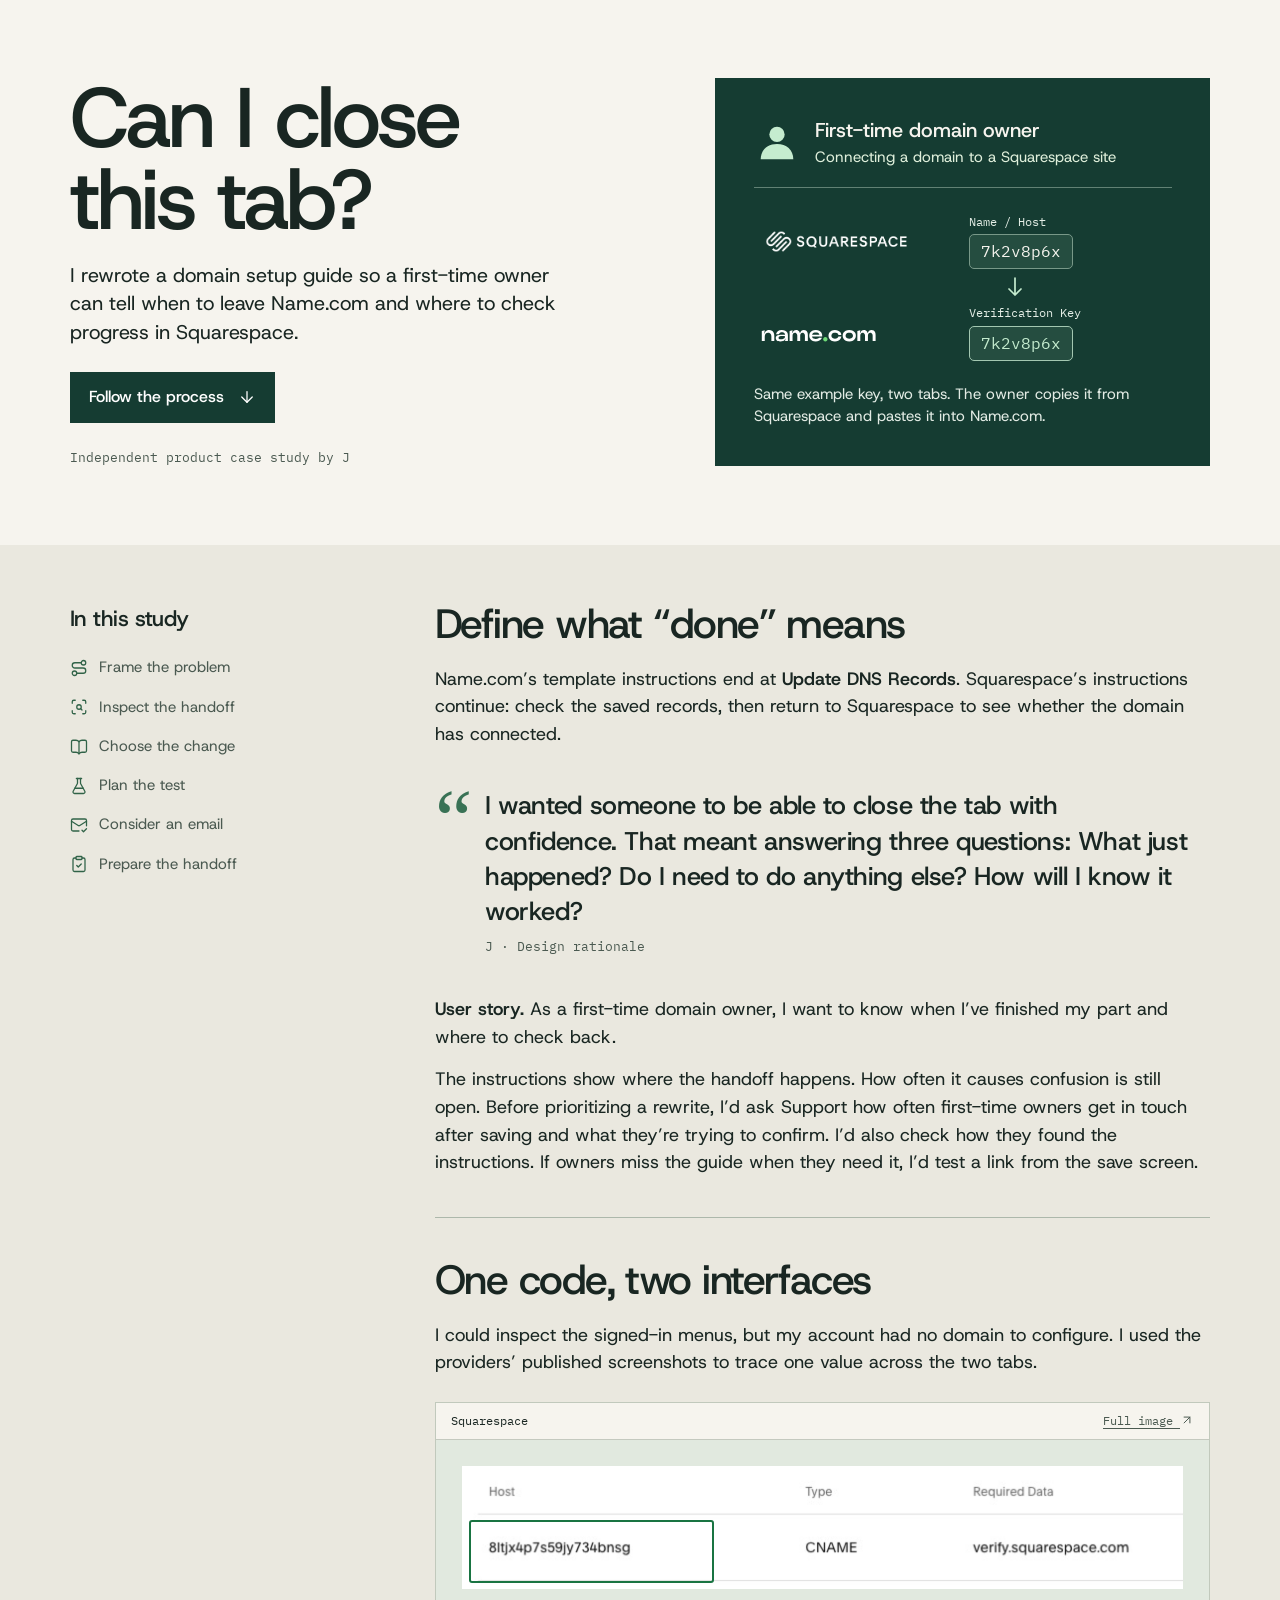
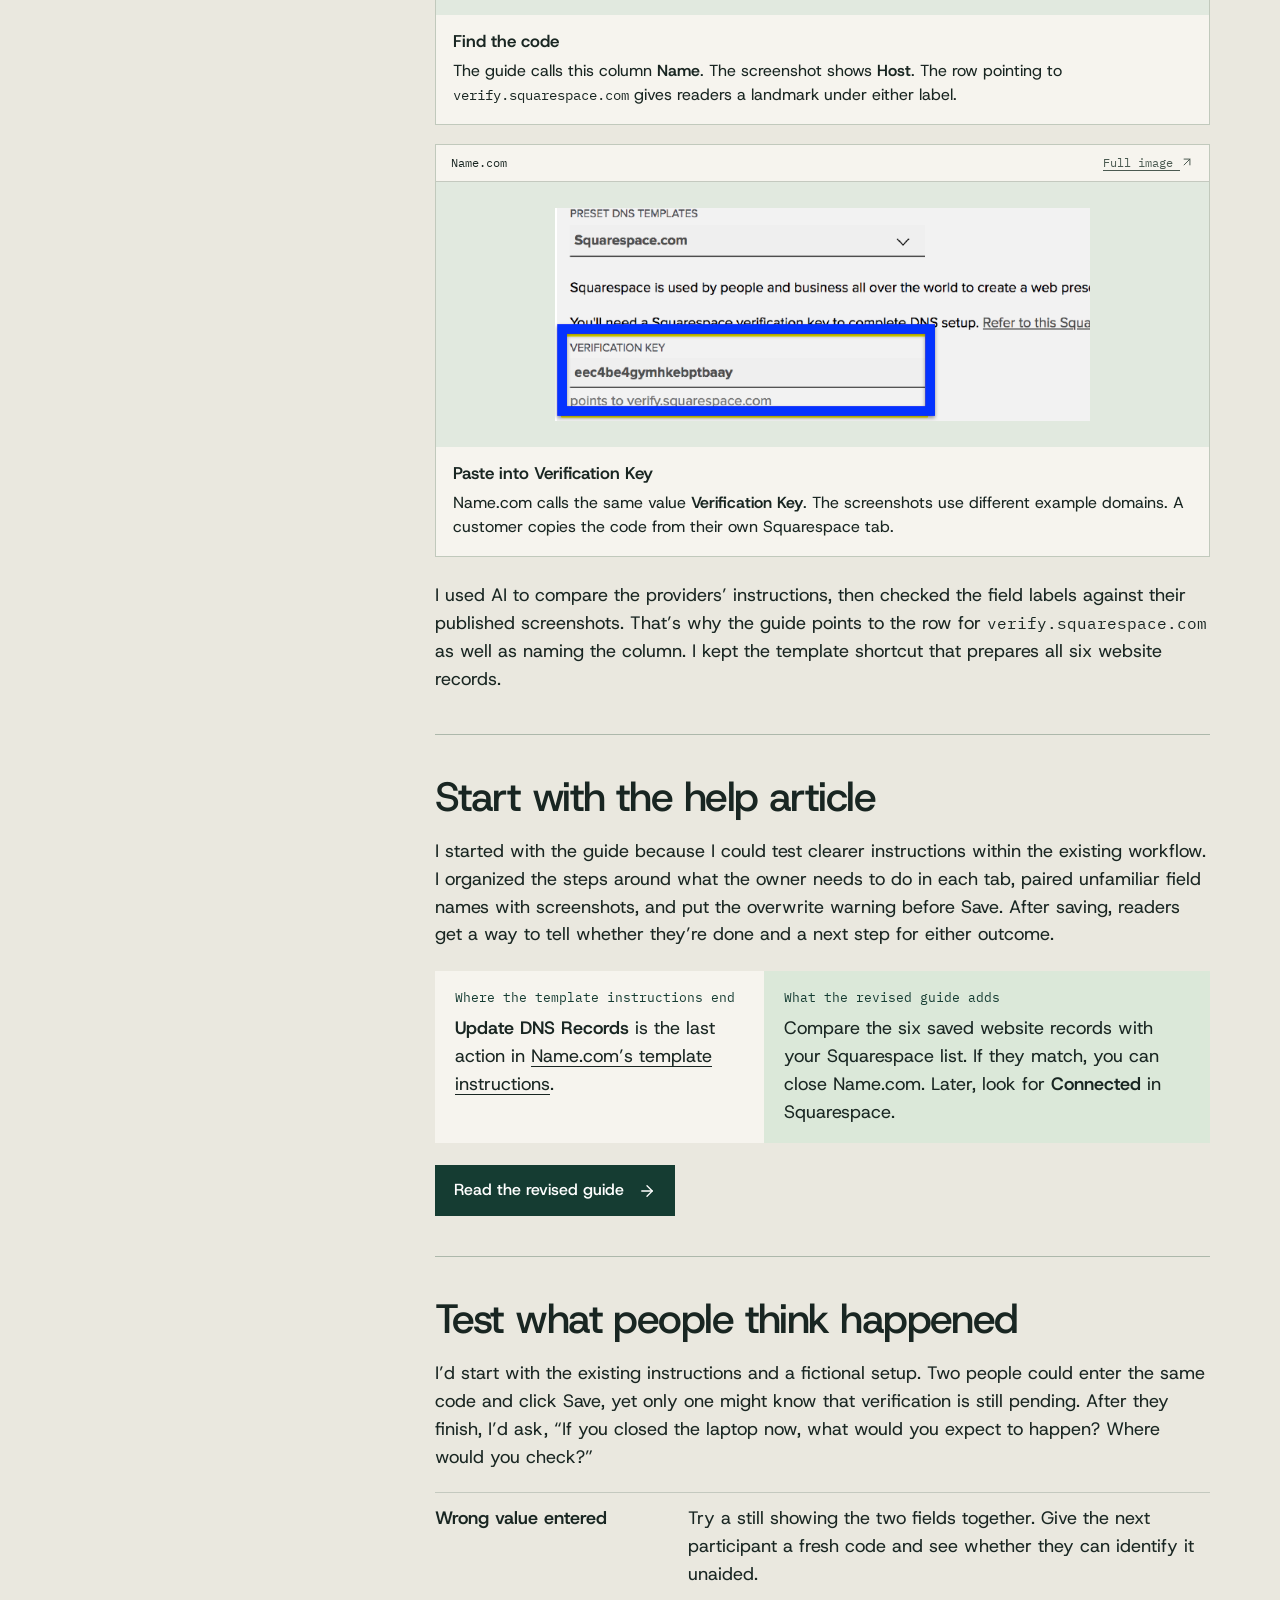
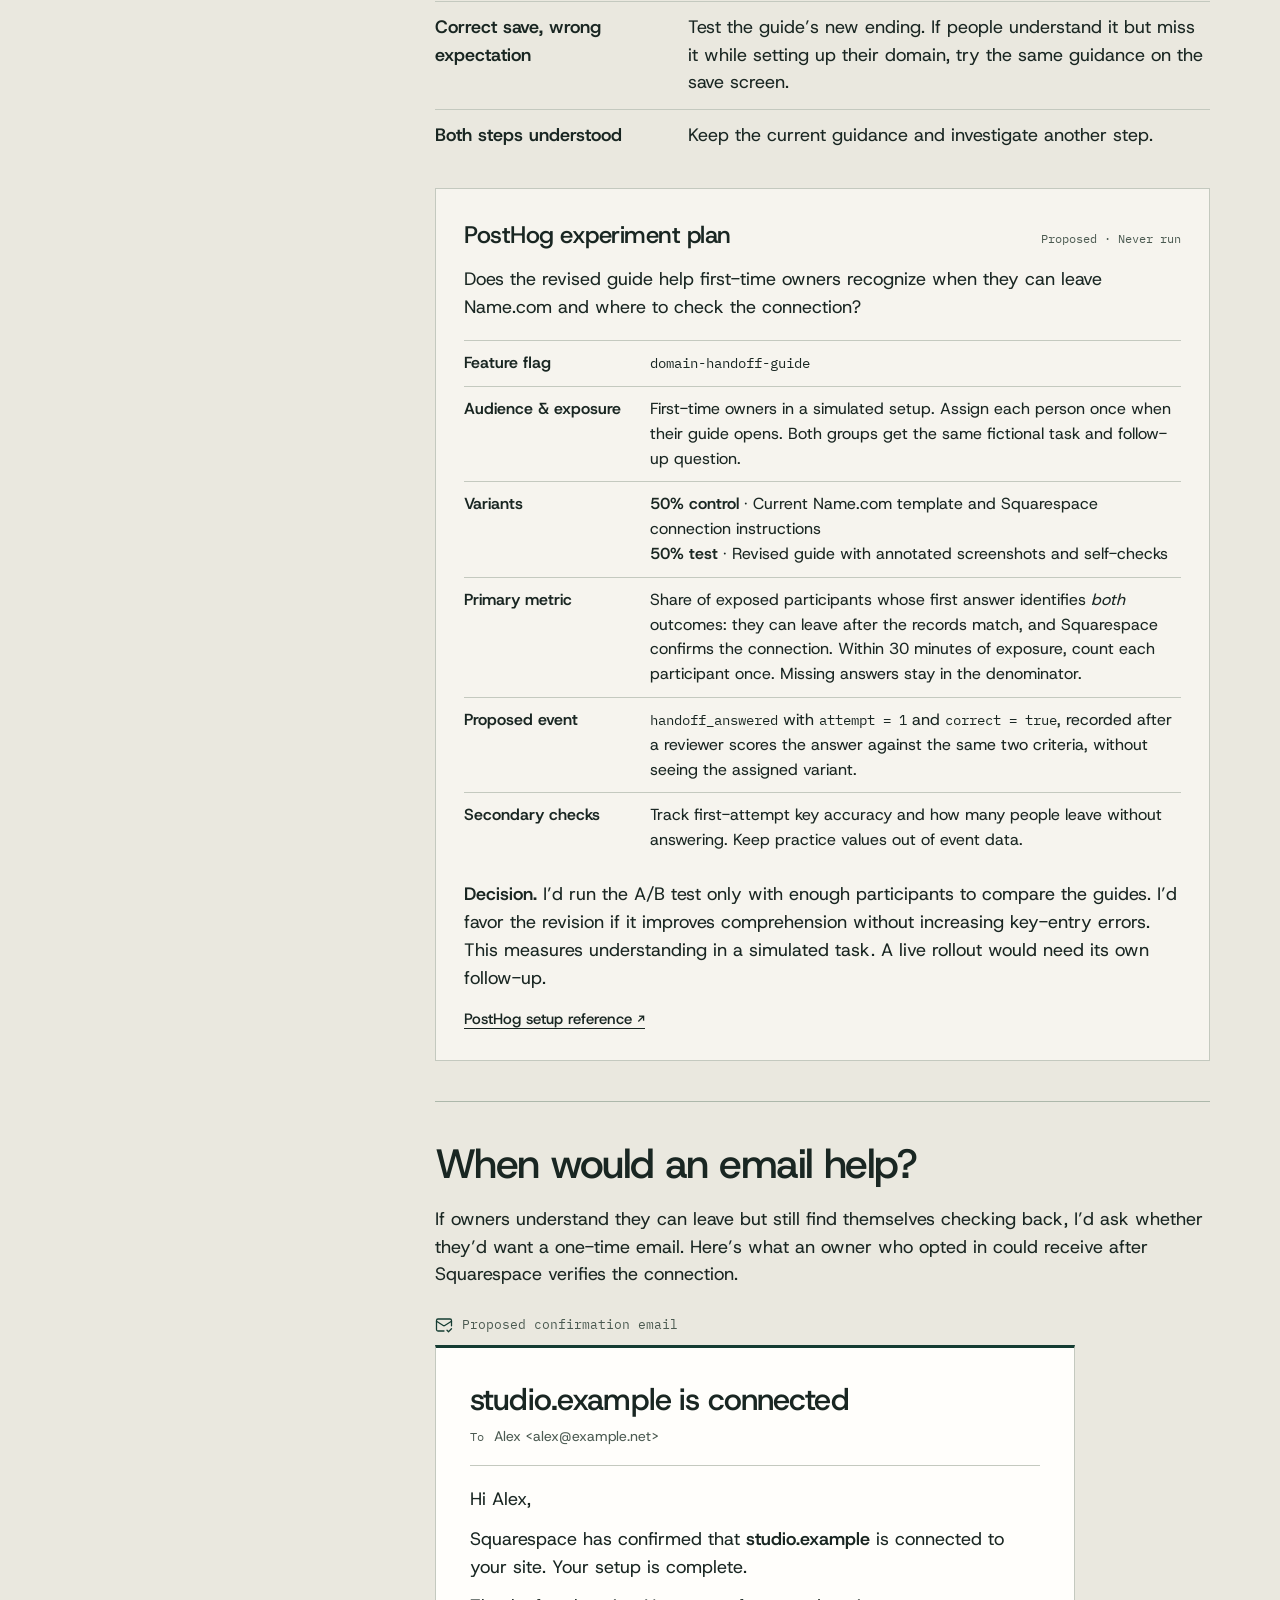
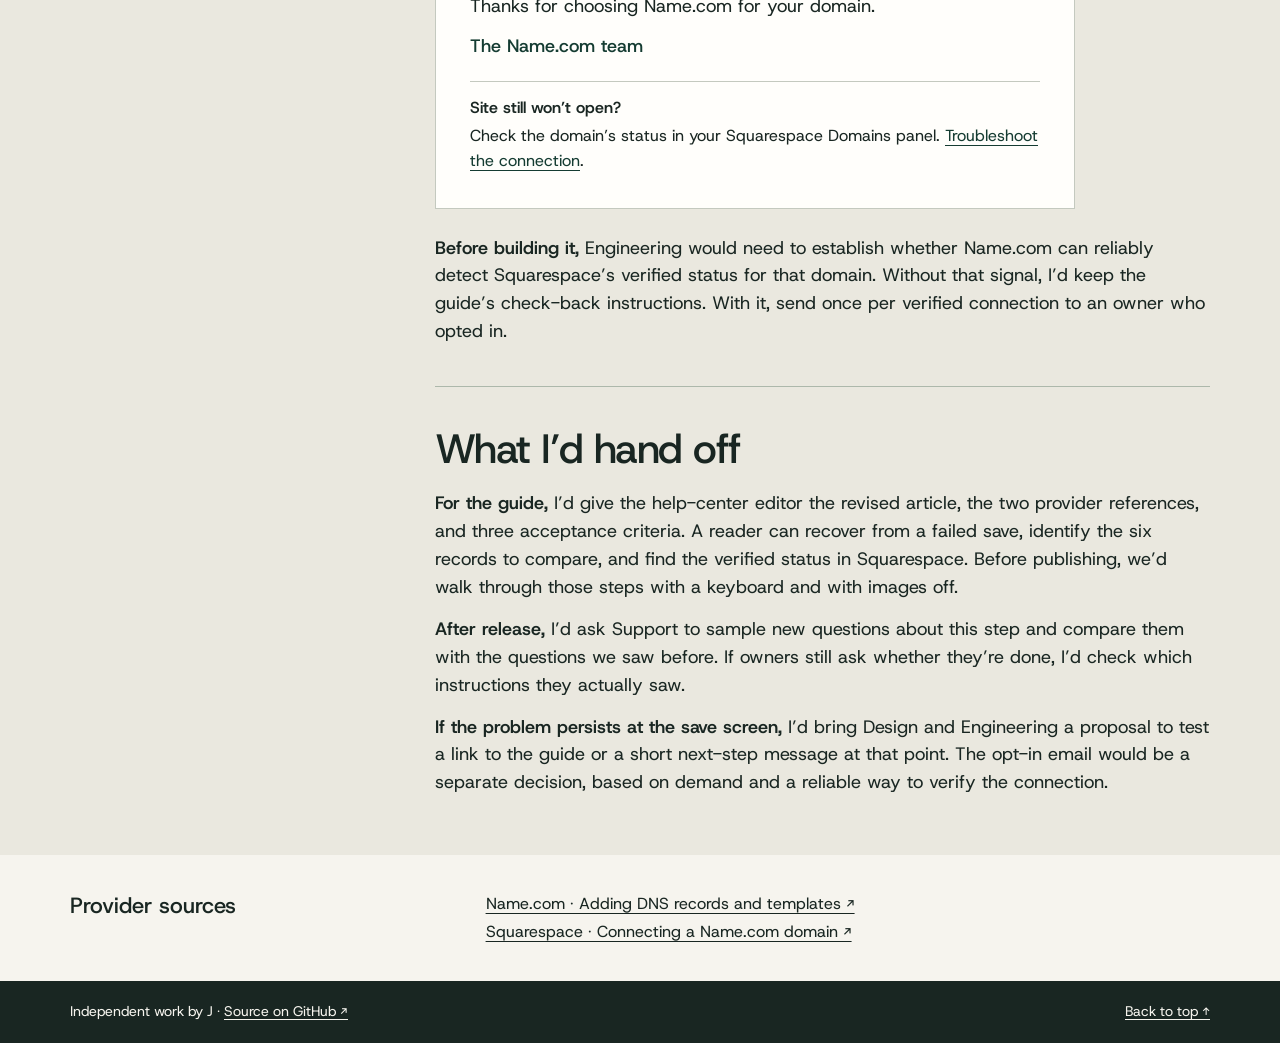
==== commit b195318e: "Use the transparent Squarespace PNG and pulse the handoff arrow" ====
--- a/index.html
+++ b/index.html
@@ -43,10 +43,14 @@
         </figcaption>
         <div class="transfer" aria-label="Example verification key copied from Squarespace to Name.com">
           <div class="transfer-row">
-            <img class="brand squarespace" src="./assets/squarespace-logo.svg" alt="Squarespace">
-            <div class="example-field"><span>Name / Host</span><code class="transfer-code origin">7k2v8p6x</code></div>
+            <img class="brand squarespace" src="./assets/squarespace-logo.png" width="1658" height="392" alt="Squarespace">
+            <div class="example-field"><span>Name / Host</span><code class="transfer-code">7k2v8p6x</code></div>
           </div>
-          <div class="transfer-route" aria-hidden="true"><span>↓</span></div>
+          <div class="transfer-route" aria-hidden="true">
+            <svg viewBox="0 0 24 24" width="24" height="24" fill="none" stroke="currentColor" stroke-width="1.7" stroke-linecap="round" stroke-linejoin="round" focusable="false">
+              <path d="M12 3v17m-6-6 6 6 6-6"/>
+            </svg>
+          </div>
           <div class="transfer-row">
             <img class="brand namecom" src="./assets/namecom-logo.svg" alt="Name.com">
             <div class="example-field"><span>Verification Key</span><code class="transfer-code destination">7k2v8p6x</code></div>
--- a/assets/study.css
+++ b/assets/study.css
@@ -48,8 +48,6 @@
 .journey-person > svg { flex: 0 0 46px; color: var(--mint); }
 .journey-person b { display:block; font: 500 20px/1.3 var(--sans); color:var(--paper); }
 .journey-person span span { display:block; margin-top:4px; font:15px/1.45 var(--sans); }
-/* The diagram stays readable if animation is disabled. */
-.transfer { position:relative; }
 .transfer-row, .transfer-route { display:grid; grid-template-columns: minmax(0, 1fr) minmax(0, 1fr); align-items:center; column-gap: 12px; }
 .transfer-row .brand { display:block; width:100%; height:auto; justify-self:start; }
 .transfer-row .squarespace { max-width:165px; }
@@ -58,9 +56,15 @@
 .example-field > span { font:12px/1.4 var(--mono); color:#e5efe7; }
 .transfer-code { display:inline-block; padding:6px 11px; background:#254d40; border:1px solid #789888; border-radius:5px; color:var(--paper); font: 16px/1.3 var(--mono); }
 .destination { color:var(--mint); border-color:#a3c7b1; }
-.transfer-route > span { grid-column:2; justify-self:start; margin-left:34px; color:var(--mint); font-size:24px; }
+.transfer-route svg { grid-column:2; justify-self:start; margin:6px 0 6px 34px; color:var(--mint); }
+@media (prefers-reduced-motion: no-preference) {
+  .transfer-route svg { animation: handoff-pulse 2s ease-in-out 2; }
+}
+@keyframes handoff-pulse {
+  0%, 100% { opacity:1; }
+  50% { opacity:.58; }
+}
 .transfer-legend { margin-top:22px; color:#e2ebe4; font-size:15px; line-height:1.5; }
-.transfer-ghost { position:absolute; z-index:1; pointer-events:none; }
 .study { background: var(--ground); padding-block: clamp(38px,4.5vw,68px); }
 svg.lucide { width: 18px; height: 18px; vertical-align: -.18em; flex-shrink: 0; stroke-width: 1.7; }
 .narrative { display: grid; grid-template-columns: 240px minmax(0, 775px); gap: clamp(36px, 7vw, 110px); justify-content: space-between; }
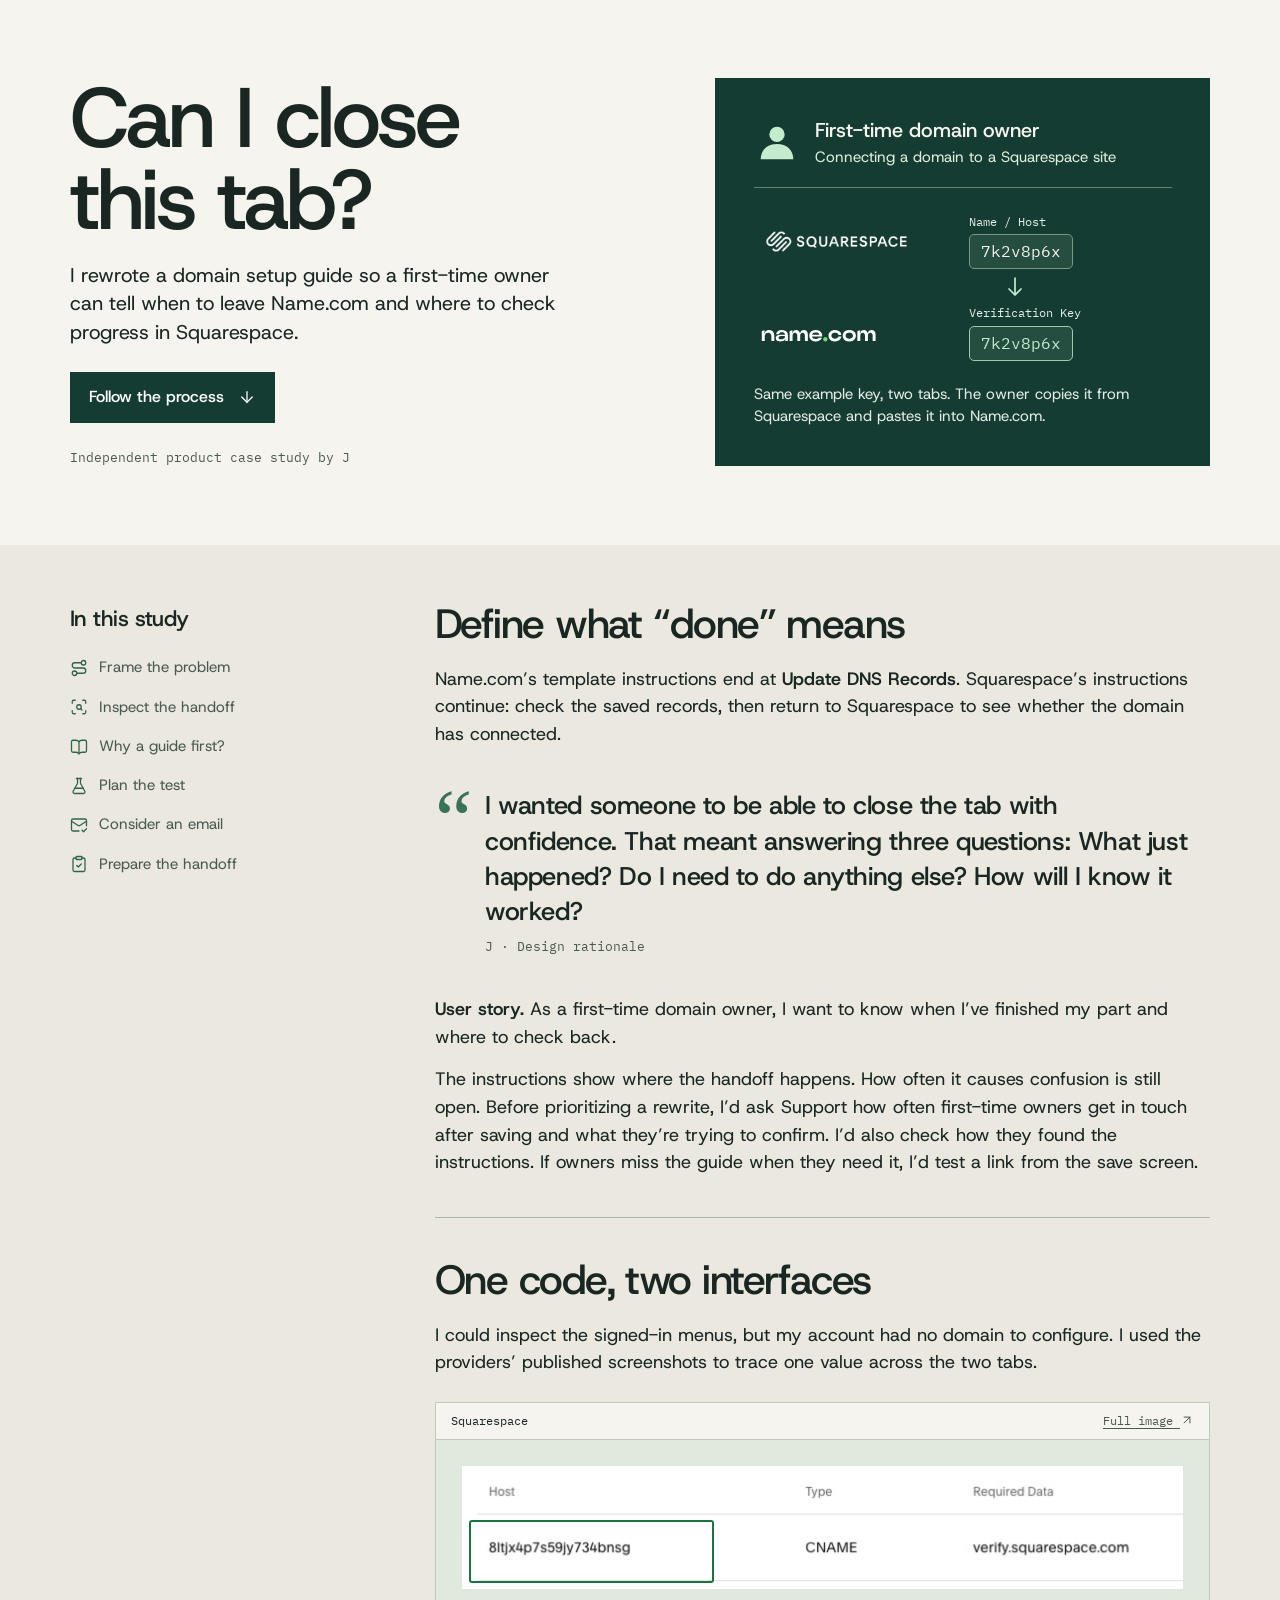
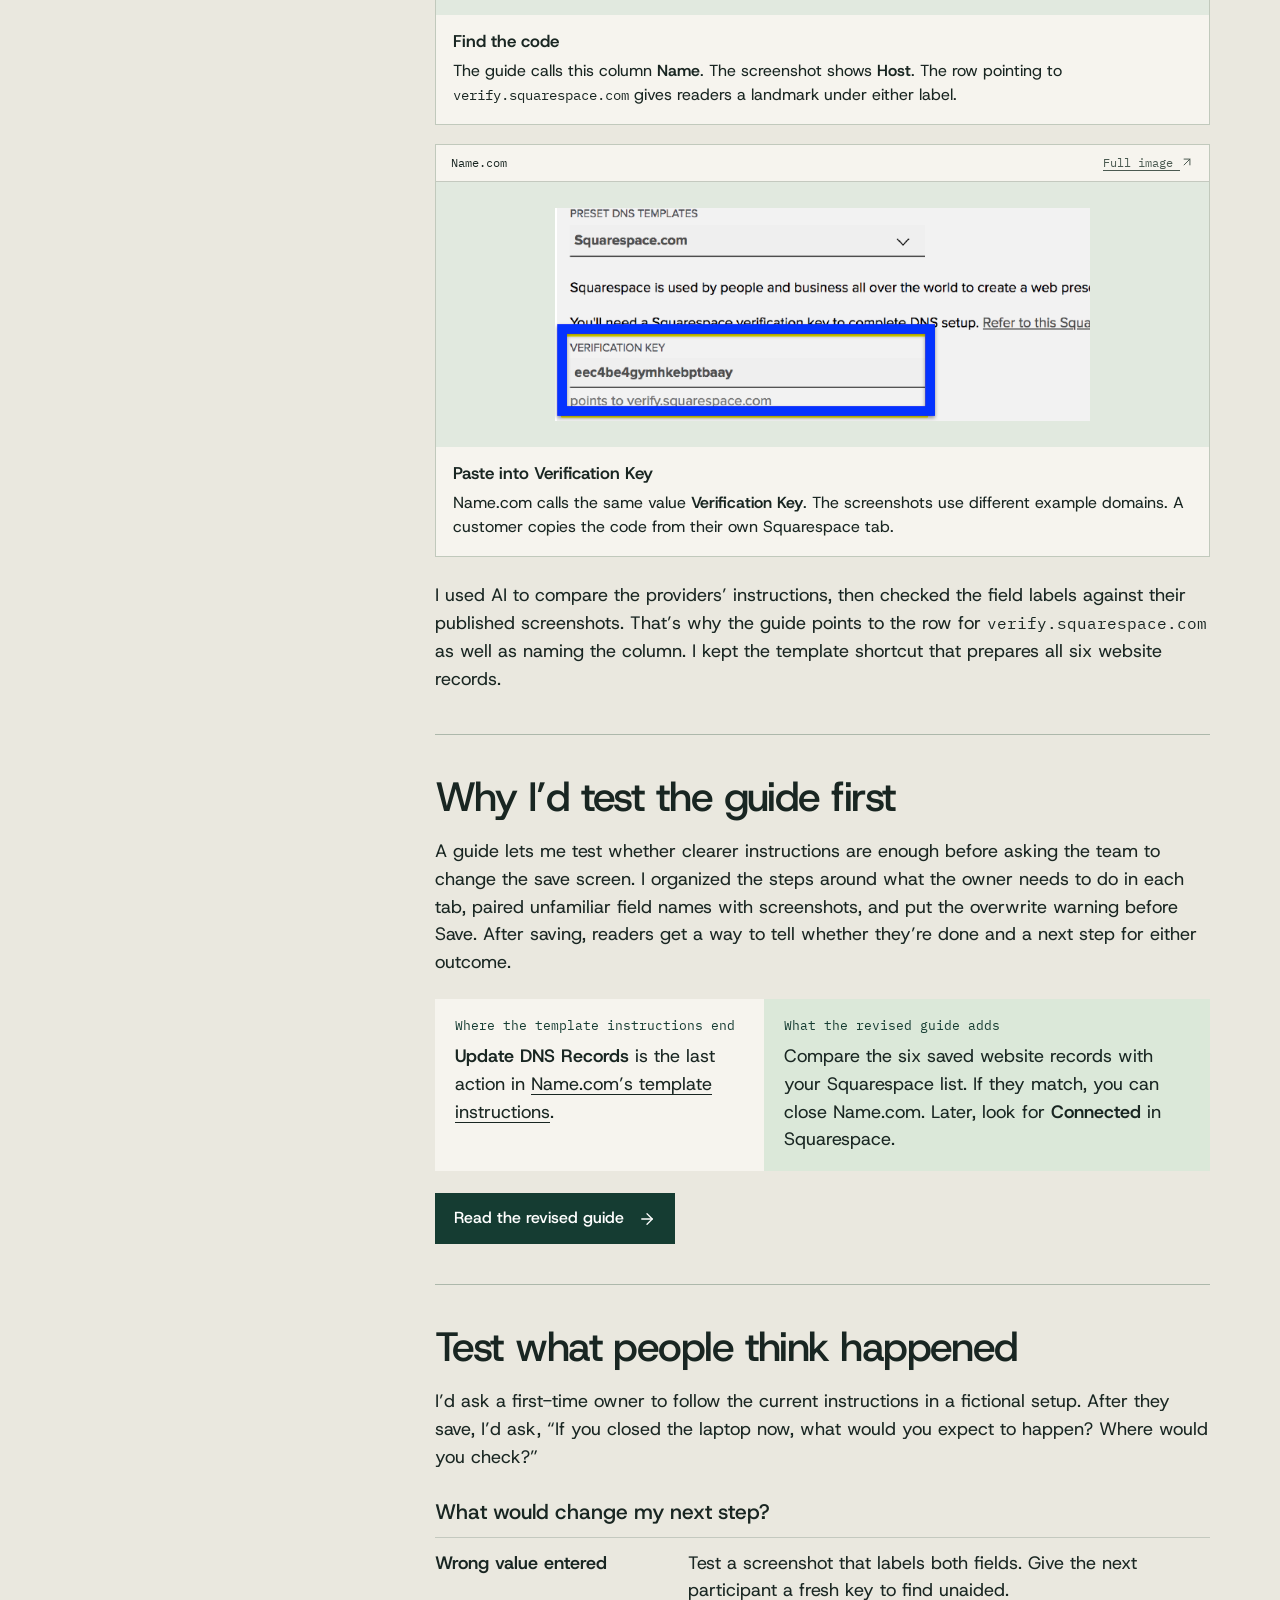
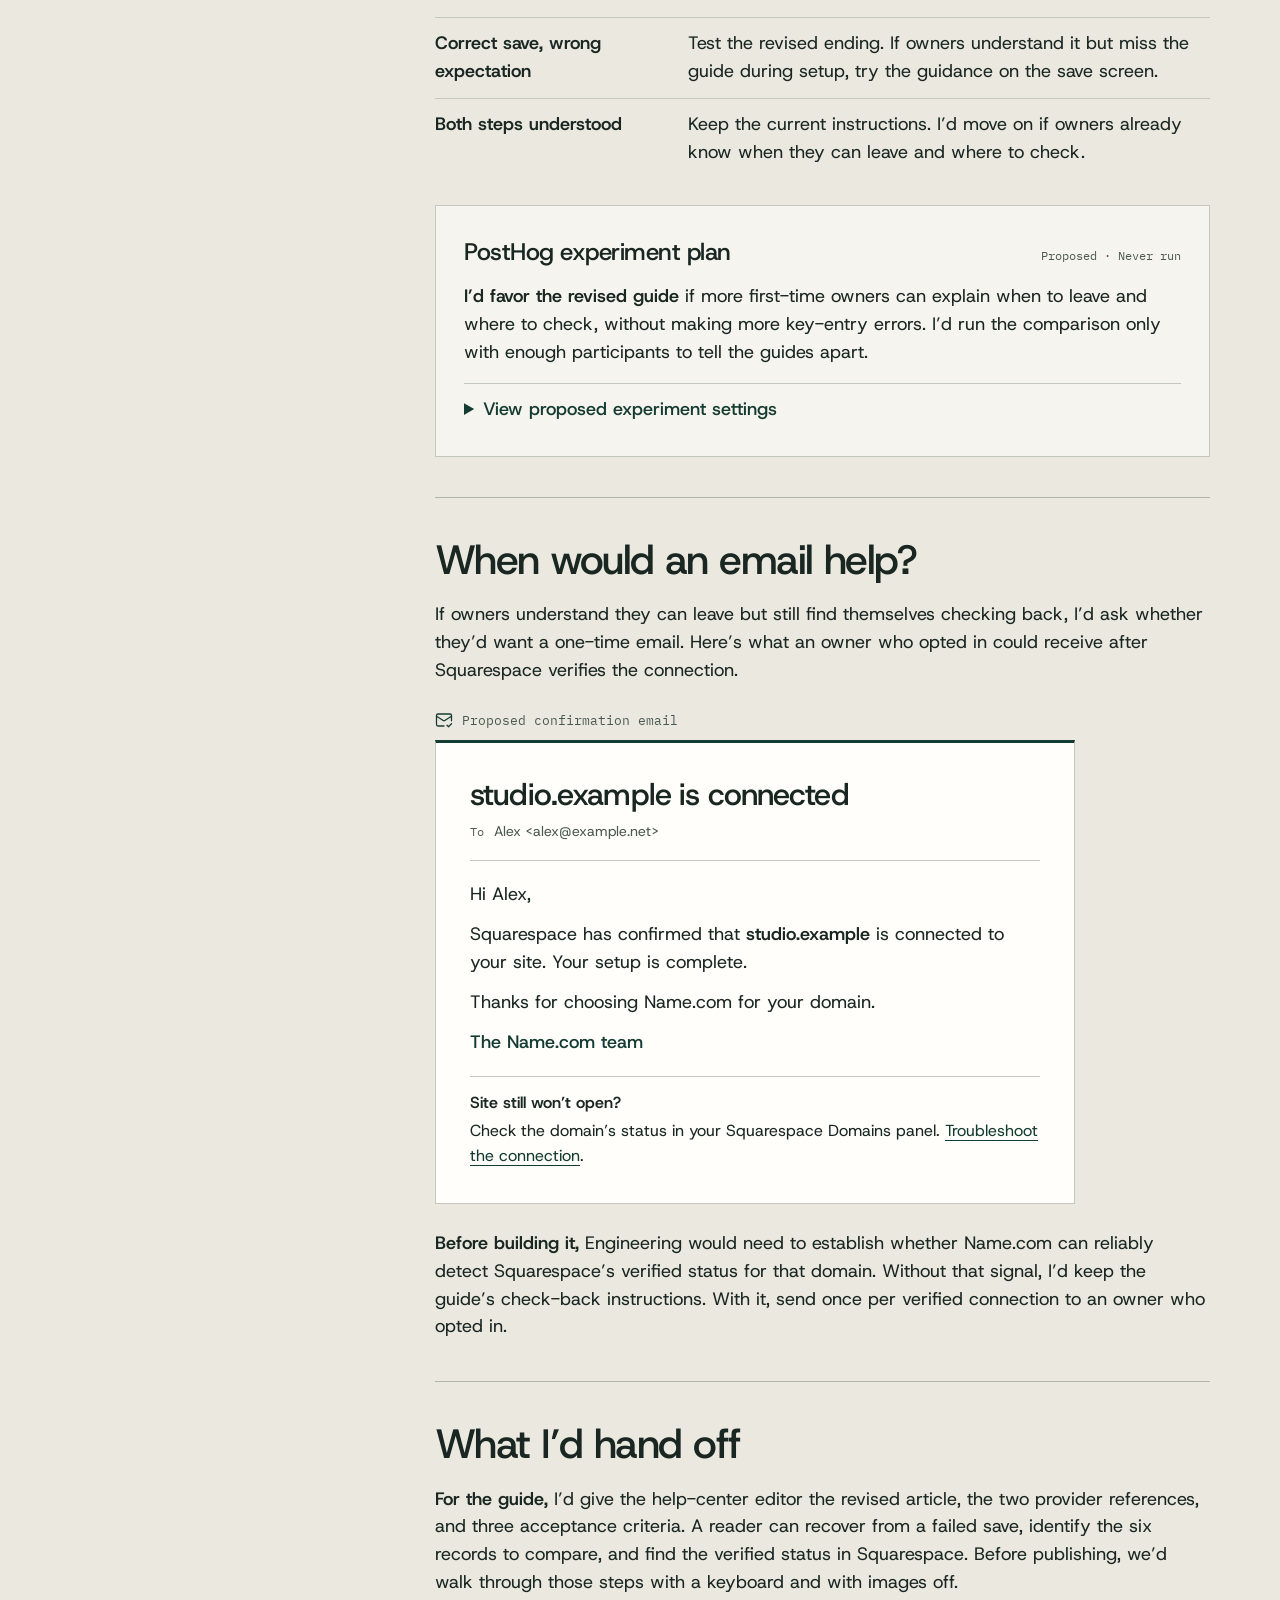
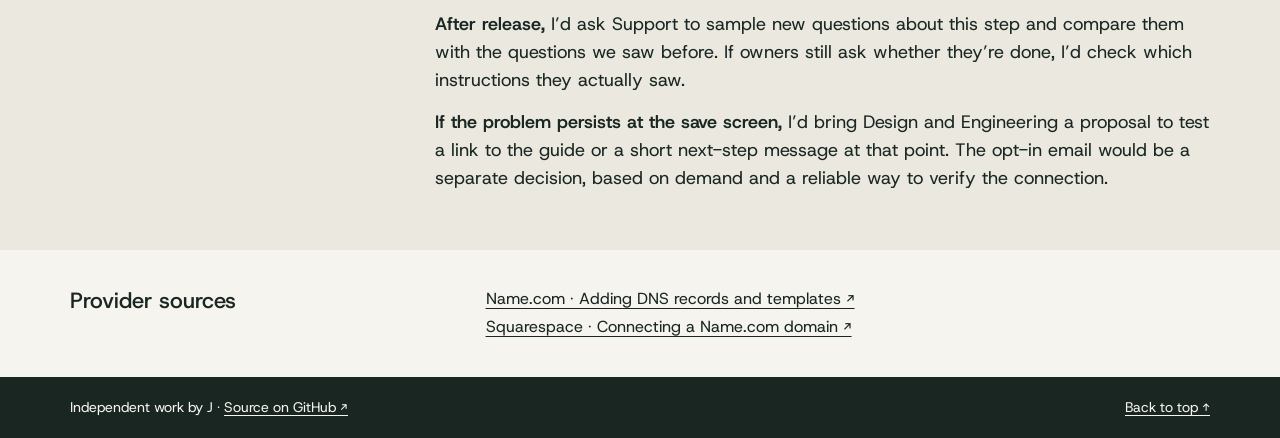
==== commit 5126d7e2: "Emphasize product decisions and make the verification row readable on mobile" ====
--- a/index.html
+++ b/index.html
@@ -110,7 +110,7 @@
   <path d="M12 5v16" />
   <path d="M20.001 19A2 2 0 0022 17V5a2 2 0 00-1.999-2L16 3.002A5 5 0 0012 5a5 5 0 00-4-2H4a2 2 0 00-2 2v12a2 2 0 001.999 2H8a5 5 0 014 2 5 5 0 014-2z" />
 </svg>
-<span>Choose the change</span></a><a href="#research"><svg aria-hidden="true" focusable="false"
+<span>Why a guide first?</span></a><a href="#research"><svg aria-hidden="true" focusable="false"
   class="lucide lucide-flask-conical"
   xmlns="http://www.w3.org/2000/svg"
   width="24"
@@ -216,8 +216,8 @@
     <p>I used AI to compare the providers’ instructions, then checked the field labels against their published screenshots. That’s why the guide points to the row for <code>verify.squarespace.com</code> as well as naming the column. I kept the template shortcut that prepares all six website records.</p>
   </section>
   <section class="chapter" id="proposal">
-    <h2>Start with the help article</h2>
-    <p>I started with the guide because I could test clearer instructions within the existing workflow. I organized the steps around what the owner needs to do in each tab, paired unfamiliar field names with screenshots, and put the overwrite warning before Save. After saving, readers get a way to tell whether they’re done and a next step for either outcome.</p>
+    <h2>Why I’d test the guide first</h2>
+    <p>A guide lets me test whether clearer instructions are enough before asking the team to change the save screen. I organized the steps around what the owner needs to do in each tab, paired unfamiliar field names with screenshots, and put the overwrite warning before Save. After saving, readers get a way to tell whether they’re done and a next step for either outcome.</p>
     <dl class="guide-comparison">
       <div><dt>Where the template instructions end</dt><dd><strong>Update DNS Records</strong> is the last action in <a href="https://www.name.com/support/articles/206127137-adding-dns-records-and-templates">Name.com’s template instructions</a>.</dd></div>
       <div><dt>What the revised guide adds</dt><dd>Compare the six saved website records with your Squarespace list. If they match, you can close Name.com. Later, look for <strong>Connected</strong> in Squarespace.</dd></div>
@@ -241,15 +241,17 @@
   </section>
   <section class="chapter" id="research">
     <h2>Test what people think happened</h2>
-    <p>I’d start with the existing instructions and a fictional setup. Two people could enter the same code and click Save, yet only one might know that verification is still pending. After they finish, I’d ask, “If you closed the laptop now, what would you expect to happen? Where would you check?”</p>
+    <p>I’d ask a first-time owner to follow the current instructions in a fictional setup. After they save, I’d ask, “If you closed the laptop now, what would you expect to happen? Where would you check?”</p>
+    <h3 class="decision-heading">What would change my next step?</h3>
     <dl class="decision-list">
-      <dt>Wrong value entered</dt><dd>Try a still showing the two fields together. Give the next participant a fresh code and see whether they can identify it unaided.</dd>
-      <dt>Correct save, wrong expectation</dt><dd>Test the guide’s new ending. If people understand it but miss it while setting up their domain, try the same guidance on the save screen.</dd>
-      <dt>Both steps understood</dt><dd>Keep the current guidance and investigate another step.</dd>
+      <dt>Wrong value entered</dt><dd>Test a screenshot that labels both fields. Give the next participant a fresh key to find unaided.</dd>
+      <dt>Correct save, wrong expectation</dt><dd>Test the revised ending. If owners understand it but miss the guide during setup, try the guidance on the save screen.</dd>
+      <dt>Both steps understood</dt><dd>Keep the current instructions. I’d move on if owners already know when they can leave and where to check.</dd>
     </dl>
     <div class="experiment" id="experiment" aria-labelledby="experiment-title">
       <div class="experiment-head"><h3 id="experiment-title">PostHog experiment plan</h3><span>Proposed · Never run</span></div>
-      <p>Does the revised guide help first-time owners recognize when they can leave Name.com and where to check the connection?</p>
+      <p><strong>I’d favor the revised guide</strong> if more first-time owners can explain when to leave and where to check, without making more key-entry errors. I’d run the comparison only with enough participants to tell the guides apart.</p>
+      <details class="experiment-settings"><summary>View proposed experiment settings</summary>
       <dl class="settings">
         <dt>Feature flag</dt><dd><code>domain-handoff-guide</code></dd>
         <dt>Audience &amp; exposure</dt><dd>First-time owners in a simulated setup. Assign each person once when their guide opens. Both groups get the same fictional task and follow-up question.</dd>
@@ -258,8 +260,9 @@
         <dt>Proposed event</dt><dd><code>handoff_answered</code> with <code>attempt = 1</code> and <code>correct = true</code>, recorded after a reviewer scores the answer against the same two criteria, without seeing the assigned variant.</dd>
         <dt>Secondary checks</dt><dd>Track first-attempt key accuracy and how many people leave without answering. Keep practice values out of event data.</dd>
       </dl>
-      <p class="test-decision"><b>Decision.</b> I’d run the A/B test only with enough participants to compare the guides. I’d favor the revision if it improves comprehension without increasing key-entry errors. This measures understanding in a simulated task. A live rollout would need its own follow-up.</p>
+      <p>This comparison measures understanding in a simulated task. The post-release follow-up would check what happens during real setups.</p>
       <a class="textlink" href="https://posthog.com/docs/experiments/creating-an-experiment">PostHog setup reference ↗</a>
+      </details>
     </div>
   </section>
   <section class="chapter" id="email">
--- a/assets/study.css
+++ b/assets/study.css
@@ -113,7 +113,8 @@
 .email-help { border-top:1px solid var(--line); padding-top:14px; font-size:16px; }
 .email-help p { margin:3px 0 0; }
 .email-help a { color:var(--forest); }
-.decision-list { margin:20px 0; display:grid; grid-template-columns:minmax(135px, .8fr) 1.65fr; }
+.decision-heading { margin: 24px 0 8px; font-size: 21px; font-weight: 500; }
+.decision-list { margin:8px 0 20px; display:grid; grid-template-columns:minmax(135px, .8fr) 1.65fr; }
 .decision-list dt, .decision-list dd { border-top:1px solid var(--line); padding:12px 0; }
 .decision-list dt { padding-right:16px; font-weight:600; }
 .decision-list dd { margin:0; }
@@ -185,10 +186,16 @@
 .lesson .self-check h3 { margin: 0; font-size: 18px; }
 .lesson .self-check p { margin: 5px 0 0; }
 .guide-sources { border-top: 1px solid var(--line); margin: 32px 0 19px; padding-top: 17px; }
+.verification-cells { display: none; }
 @media (max-width: 480px) {
-  /* Keep the source value readable; the full table opens from the image. */
-  .lesson .source .crop img { width: 190%; }
-  .lesson .source .mark { left: 1.9%; width: 64.6%; }
+  .lesson .source .crop { display: none; }
+  .lesson .source .plate { text-decoration: none; }
+  .verification-cells { display: grid; gap: 12px; color: var(--forest); font: 500 15px/1.4 var(--sans); }
+  .verification-cell { display: block; position: relative; width: 240px; max-width: 100%; height: 124px; margin-top: 4px; overflow: hidden; }
+  /* Two cells from the same published row, shown at a legible scale. */
+  .verification-cell img { position: absolute; top: 0; width: auto; max-width: none; height: 124px; }
+  .required-cell img { right: 0; }
+  .host-cell img { left: 0; }
 }
 
 .author-note { position: relative; margin: 25px 0; padding: 14px 16px 14px 50px; }
@@ -208,6 +215,9 @@
 .experiment-head h3 { margin: 0; font-size: 24px; font-weight: 500; letter-spacing: -.02em; }
 .experiment-head span { color: var(--muted); font: 12px/1.6 var(--mono); }
 .experiment p { margin: 12px 0; }
+.experiment-settings { margin-top: 16px; border-top: 1px solid var(--line); }
+.experiment-settings summary { padding: 12px 0 4px; color: var(--forest); font-weight: 500; cursor: pointer; }
+.experiment-settings summary:hover { text-decoration: underline; }
 .settings { display: grid; grid-template-columns: minmax(130px,.7fr) 2fr; margin: 18px 0; }
 .settings dt, .settings dd { margin: 0; padding: 10px 0; border-top: 1px solid var(--line); font-size: 16px; }
 .settings dt { padding-right: 14px; font-weight: 600; }
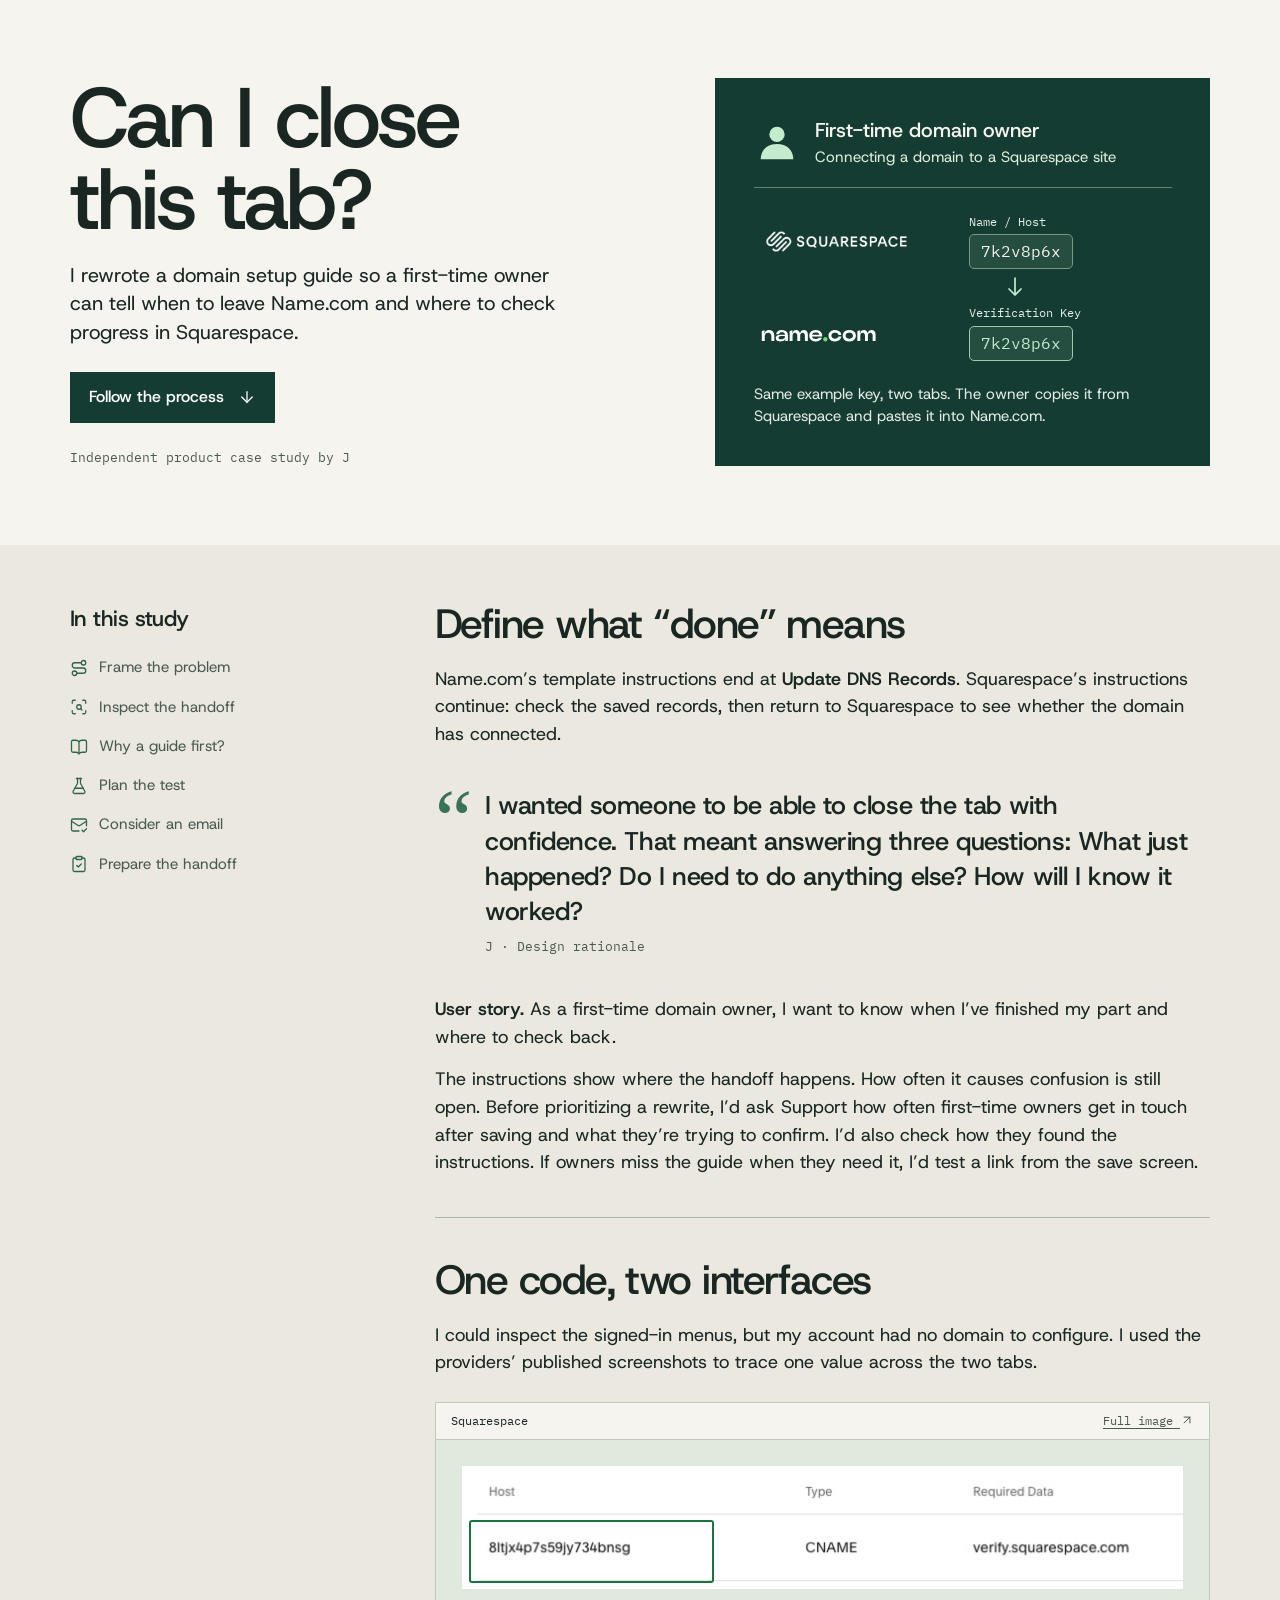
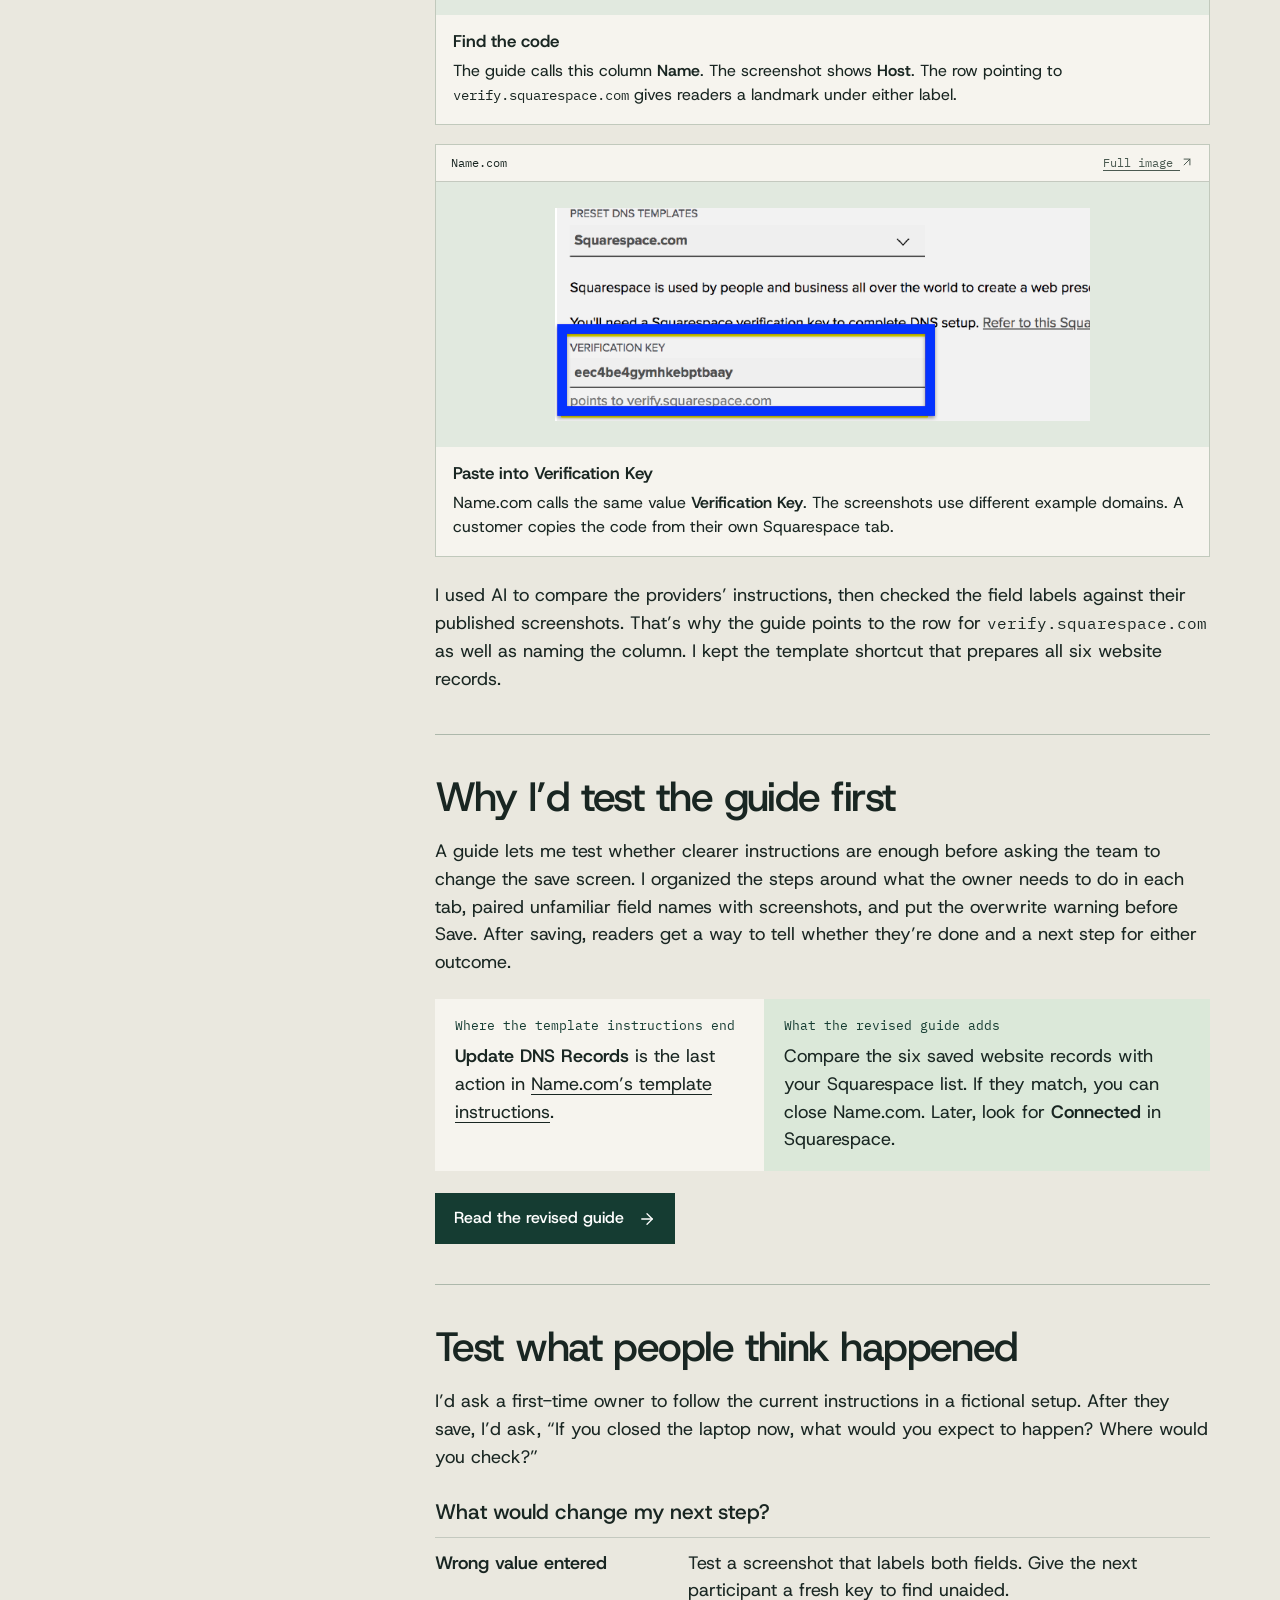
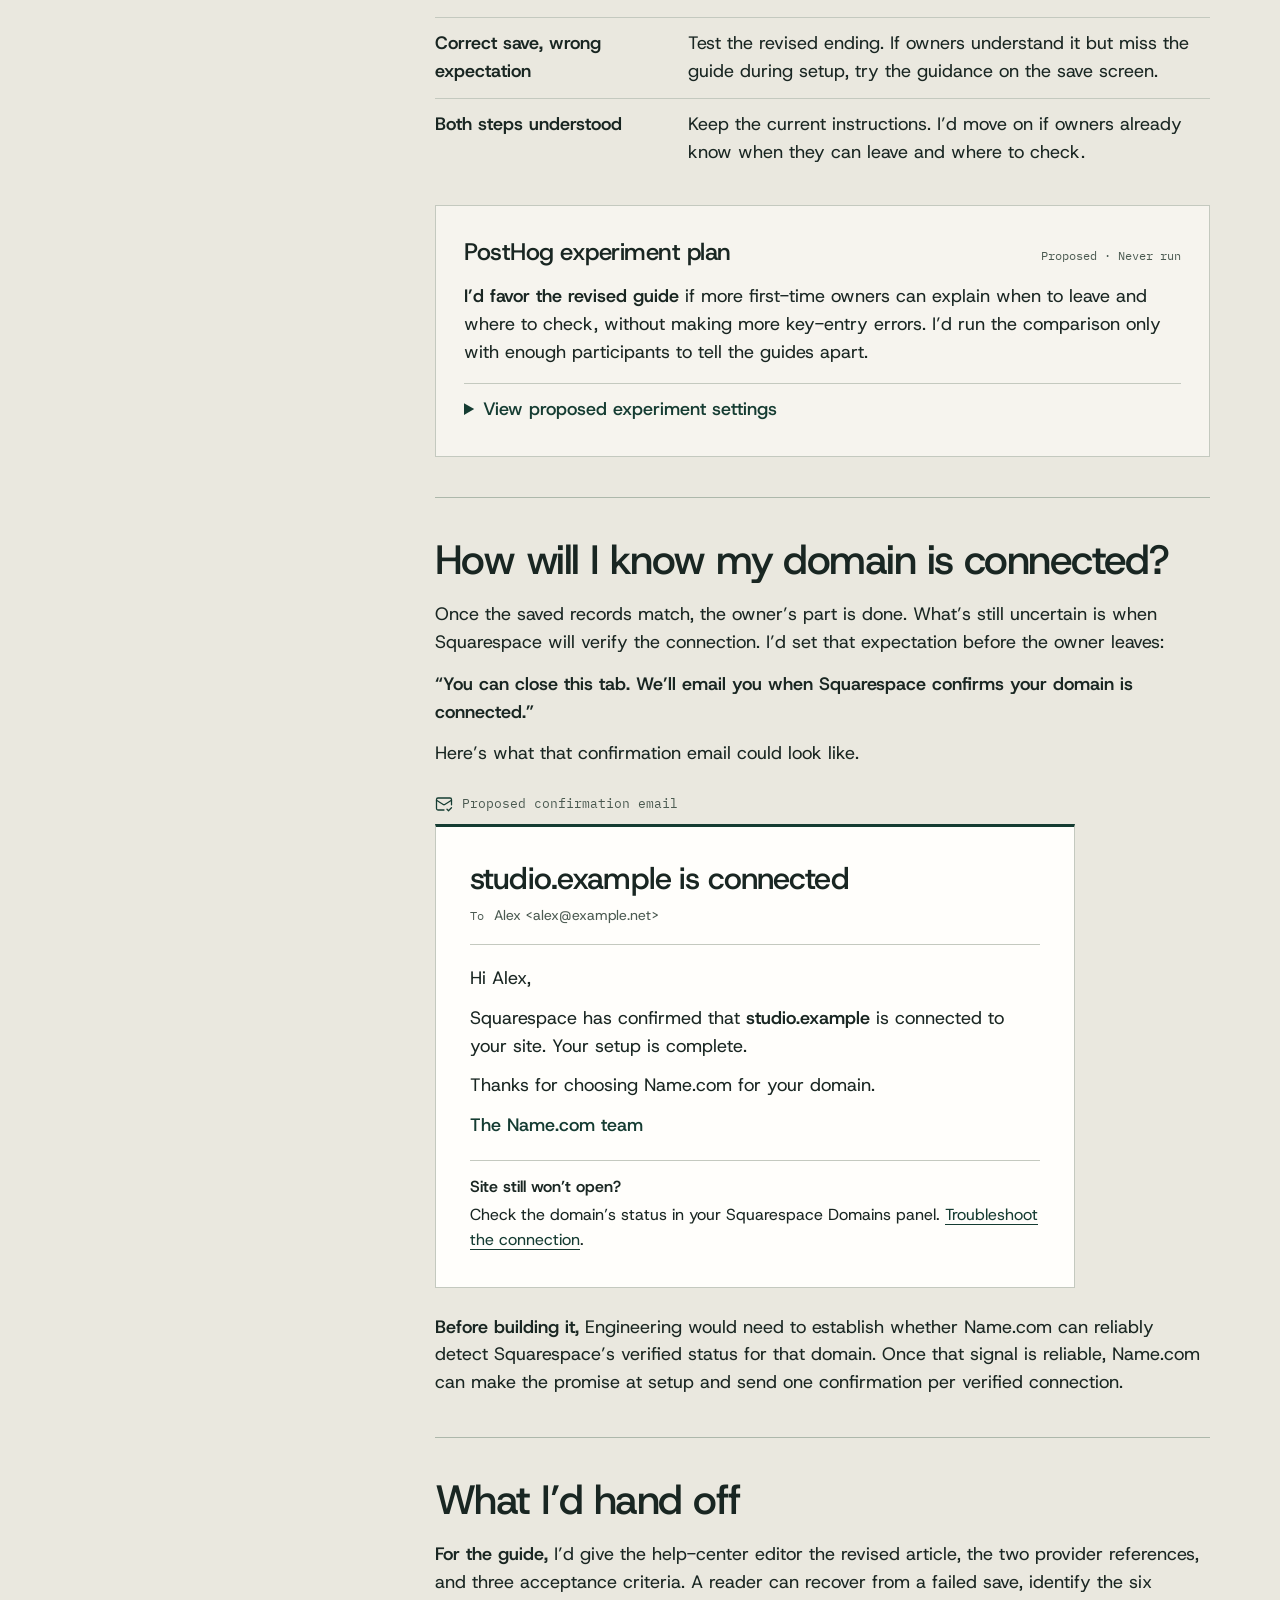
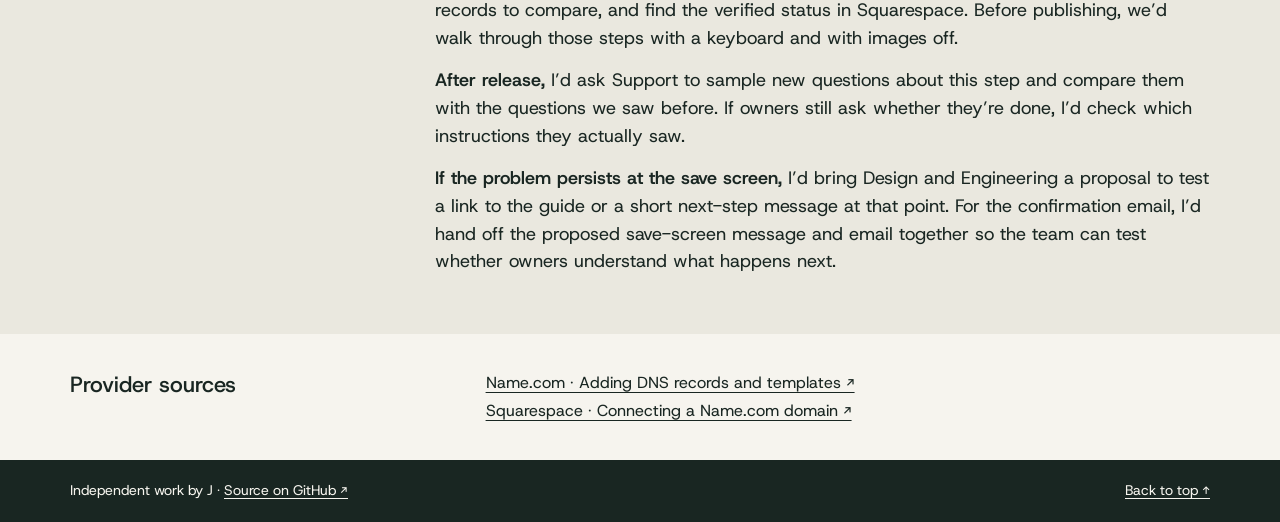
==== commit 047324b3: "Clarify what domain owners can expect after closing the tab" ====
--- a/index.html
+++ b/index.html
@@ -266,8 +266,10 @@
     </div>
   </section>
   <section class="chapter" id="email">
-    <h2>When would an email help?</h2>
-    <p>If owners understand they can leave but still find themselves checking back, I’d ask whether they’d want a one-time email. Here’s what an owner who opted in could receive after Squarespace verifies the connection.</p>
+    <h2>How will I know my domain is connected?</h2>
+    <p>Once the saved records match, the owner’s part is done. What’s still uncertain is when Squarespace will verify the connection. I’d set that expectation before the owner leaves:</p>
+    <p><strong>“You can close this tab. We’ll email you when Squarespace confirms your domain is connected.”</strong></p>
+    <p>Here’s what that confirmation email could look like.</p>
     <figure class="email-sample">
       <figcaption><svg aria-hidden="true" focusable="false"
   class="lucide lucide-mail-check"
@@ -302,13 +304,13 @@
         </div>
       </div>
     </figure>
-    <p><strong>Before building it,</strong> Engineering would need to establish whether Name.com can reliably detect Squarespace’s verified status for that domain. Without that signal, I’d keep the guide’s check-back instructions. With it, send once per verified connection to an owner who opted in.</p>
+    <p><strong>Before building it,</strong> Engineering would need to establish whether Name.com can reliably detect Squarespace’s verified status for that domain. Once that signal is reliable, Name.com can make the promise at setup and send one confirmation per verified connection.</p>
   </section>
   <section class="chapter" id="handoff">
     <h2>What I’d hand off</h2>
     <p><strong>For the guide,</strong> I’d give the help-center editor the revised article, the two provider references, and three acceptance criteria. A reader can recover from a failed save, identify the six records to compare, and find the verified status in Squarespace. Before publishing, we’d walk through those steps with a keyboard and with images off.</p>
     <p><strong>After release,</strong> I’d ask Support to sample new questions about this step and compare them with the questions we saw before. If owners still ask whether they’re done, I’d check which instructions they actually saw.</p>
-    <p><strong>If the problem persists at the save screen,</strong> I’d bring Design and Engineering a proposal to test a link to the guide or a short next-step message at that point. The opt-in email would be a separate decision, based on demand and a reliable way to verify the connection.</p>
+    <p><strong>If the problem persists at the save screen,</strong> I’d bring Design and Engineering a proposal to test a link to the guide or a short next-step message at that point. For the confirmation email, I’d hand off the proposed save-screen message and email together so the team can test whether owners understand what happens next.</p>
   </section>
   </div></div></div>
     <section class="shell sources" id="sources"><h2>Provider sources</h2><div>
--- a/assets/study.css
+++ b/assets/study.css
@@ -125,7 +125,7 @@
 .sources a { display: block; width: fit-content; font-size: 16px; margin-block: 3px; }
 .foot { color: var(--paper); background: var(--ink); }
 .foot .shell { display: flex; align-items: center; flex-wrap:wrap; justify-content: space-between; gap: 20px; padding-block: 20px; font-size: 14px; }
-.guide-layout { display: grid; grid-template-columns: 240px minmax(0, 685px); gap: clamp(28px,6vw,90px); padding-block: 54px 76px; }
+.guide-layout { display: grid; max-width: 984px; grid-template-columns: clamp(168px, 16vw, 220px) minmax(0, 1fr); gap: clamp(28px, 4.5vw, 64px); padding-block: clamp(28px, 4vw, 54px) clamp(36px, 5vw, 64px); }
 .guide-layout .rail-content { position: sticky; top: 24px; }
 .guide-layout aside nav { display: grid; gap: 11px; }
 .guide-layout aside span { color: var(--muted); margin-bottom: 5px; }
@@ -176,15 +176,21 @@
 .lesson .prereq h2, .lesson .guide-sources h2 { margin: 0 0 6px; font-size: 20px; }
 .lesson .prereq p, .lesson .guide-sources p { margin: 0; }
 .lesson-step, .lesson .prereq, .guide-sources { scroll-margin-top: 22px; }
-.lesson h3 { margin: 22px 0 5px; font-size: 20px; font-weight: 600; line-height: 1.35; }
-.lesson .guide-shot { margin: 16px 0 20px; border: 0; }
+.lesson h3 { margin: clamp(22px, 2.3vw, 30px) 0 6px; font-size: 20px; font-weight: 600; line-height: 1.35; }
+.lesson-step { margin-top: clamp(40px, 4vw, 56px); }
+.lesson-step > h2 { margin: 0 0 12px; }
+.lesson-step > h2 + h3 { margin-top: 14px; }
+.lesson-step > h3 + p { margin-top: 6px; }
+.lesson .guide-shot { margin: 12px 0 18px; border: 0; }
+.lesson-step > :last-child { margin-bottom: 0; }
 .guide-shot a.plate, .guide-shot .crop { display: block; }
-.guide-shot .plate { padding: clamp(12px, 2vw, 22px); }
+.guide-shot .plate { padding: clamp(10px, 1.2vw, 16px); }
 .guide-shot figcaption { padding: 7px 0 0; font-size: 15px; line-height: 1.5; color: var(--muted); }
 .guide-shot figcaption a { display: inline-block; color: var(--forest); }
 .self-check { margin: 19px 0; padding: 14px 18px; border-left: 3px solid #467455; background: #e4ece1; }
 .lesson .self-check h3 { margin: 0; font-size: 18px; }
-.lesson .self-check p { margin: 5px 0 0; }
+.lesson .self-check p { margin: 8px 0 0; }
+.lesson .self-check p + p { margin-top: 14px; }
 .guide-sources { border-top: 1px solid var(--line); margin: 32px 0 19px; padding-top: 17px; }
 .verification-cells { display: none; }
 @media (max-width: 480px) {
@@ -237,5 +243,5 @@
   .guide-layout aside.guide-rail { display: block; order: 2; }
   .guide-layout .rail-content { position: static; }
   .guide-layout .guide-rail nav { display: none; }
-  .guide-changes { margin-top: 0; }
-}
+  .guide-changes { margin-top: 12px; }
+}
